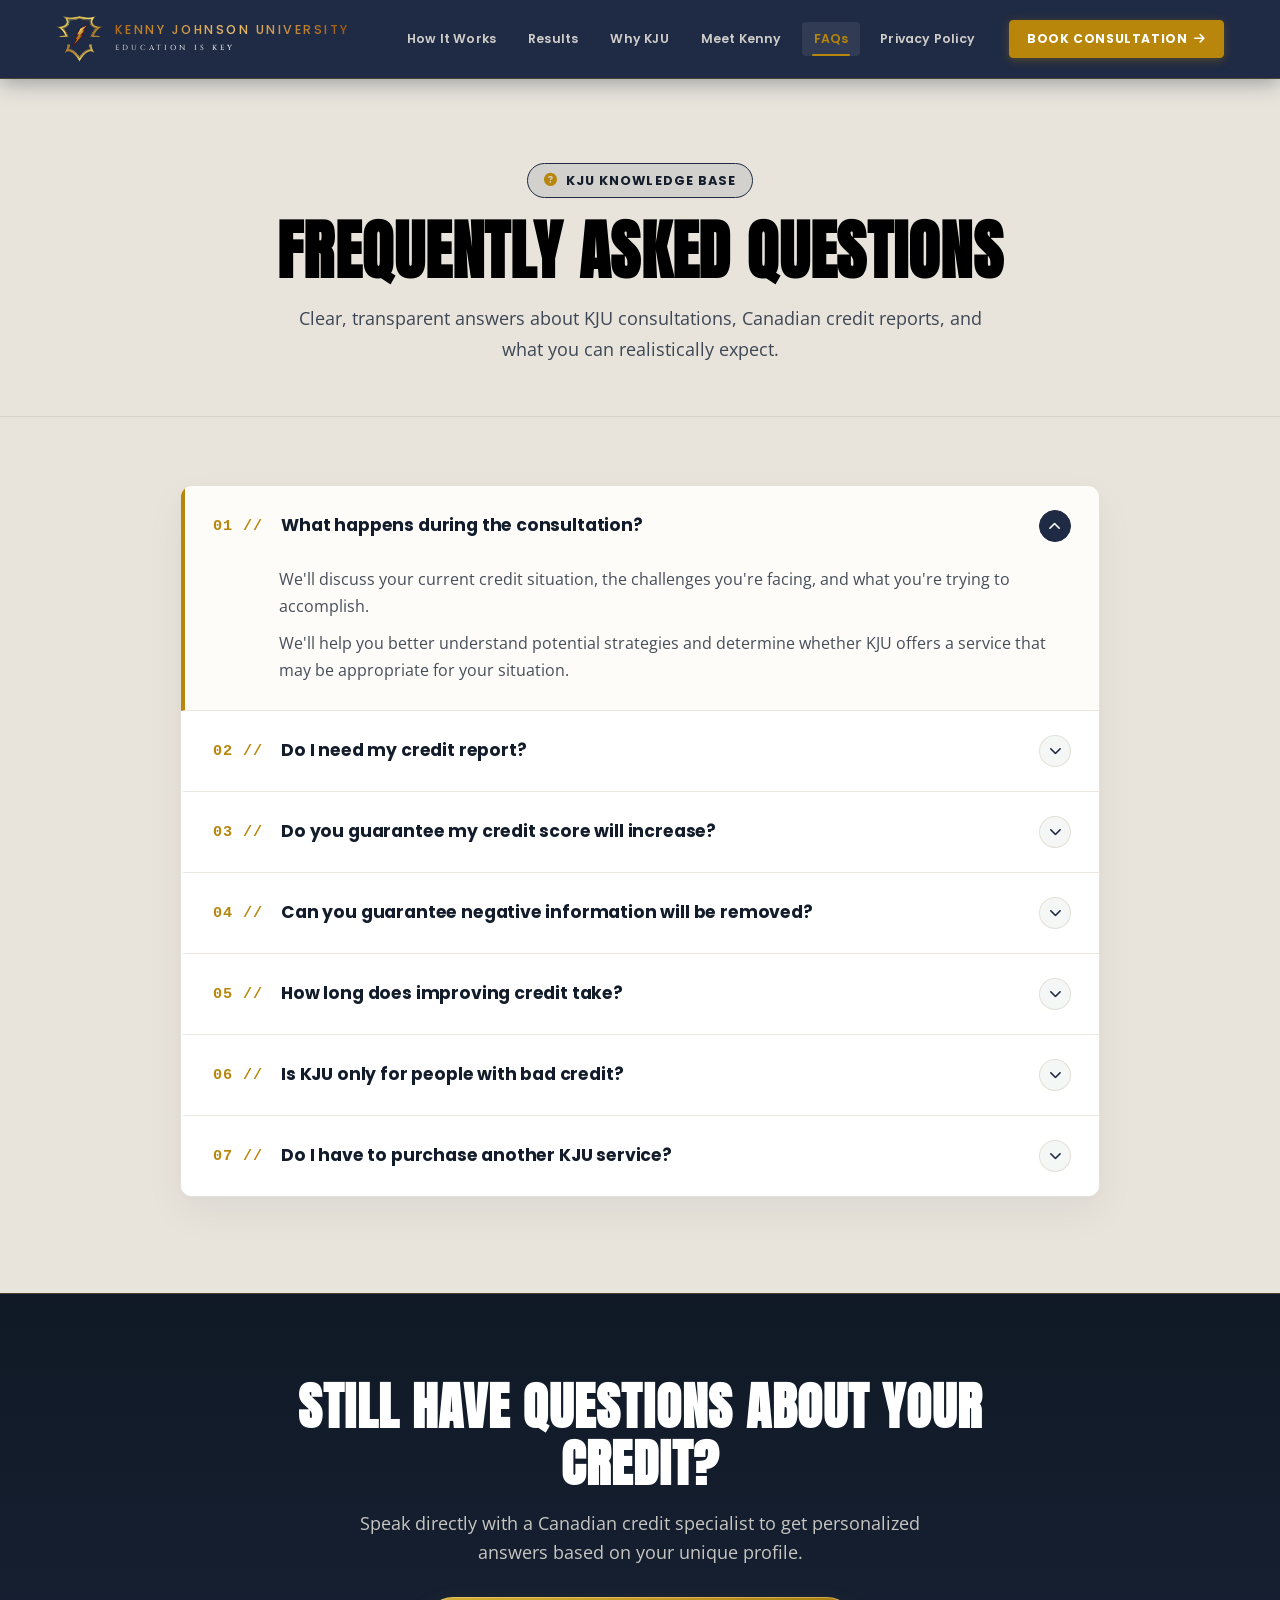
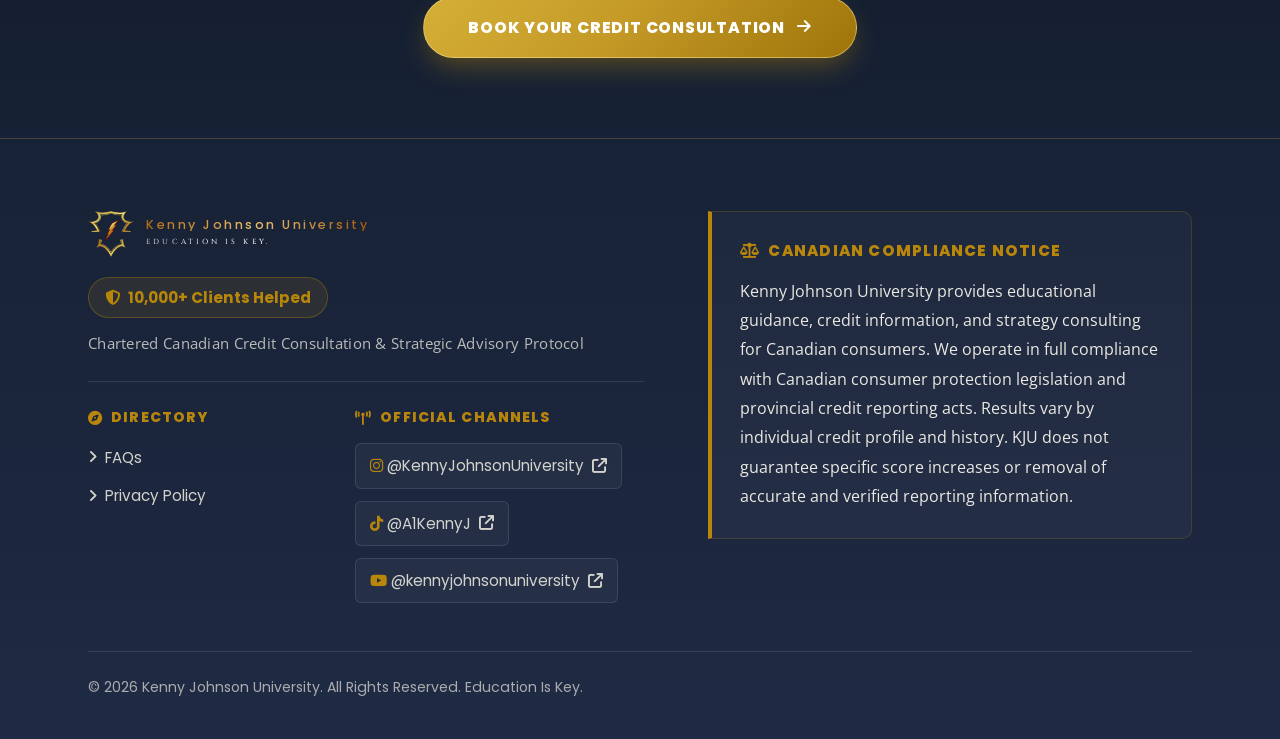
==== faqs.html @ 2ae1c7d3 "Add YouTube channel link to footer official channels in index, faqs, and privacy pages" ====
<!DOCTYPE html>
<html lang="en-CA">
<head>
  <meta charset="UTF-8">
  <meta name="viewport" content="width=device-width, initial-scale=1.0">
  <title>Frequently Asked Questions | Kenny Johnson University (KJU)</title>
  <meta name="description" content="Frequently asked questions about Kenny Johnson University (KJU) credit consultations, Canadian credit reports, and what you can realistically expect.">
  <meta name="robots" content="index, follow">
  <link rel="icon" type="image/png" href="images/favicon.png">

  <!-- Open Graph -->
  <meta property="og:title" content="Frequently Asked Questions | Kenny Johnson University">
  <meta property="og:description" content="Clear, transparent answers about KJU consultations, Canadian credit reports, and what you can realistically expect.">
  <meta property="og:type" content="website">
  <meta property="og:image" content="images/favicon.png">

  <!-- Google Fonts: Anton (Display), Plus Jakarta Sans (UI), Outfit (Body), Cormorant Garamond (Editorial) -->
  <link rel="preconnect" href="https://fonts.googleapis.com">
  <link rel="preconnect" href="https://fonts.gstatic.com" crossorigin>
  <link href="https://fonts.googleapis.com/css2?family=Anton&family=Cormorant+Garamond:ital,wght@0,400;0,600;0,700;1,400;1,600&family=Outfit:wght@300;400;500;600;700;800&family=Plus+Jakarta+Sans:ital,wght@0,400;0,500;0,600;0,700;0,800;1,400;1,700&display=swap" rel="stylesheet">

  <!-- Font Awesome Icons -->
  <link rel="stylesheet" href="https://cdnjs.cloudflare.com/ajax/libs/font-awesome/6.5.1/css/all.min.css" integrity="sha512-DTOQO9RWCH3ppGqcWaEA1BIZOC6xxalwEsw9c2QQeAIftl+Vegovlnee1c9QX4TctnWMn13TZye+giMm8e2LwA==" crossorigin="anonymous" referrerpolicy="no-referrer" />

  <!-- Calendly Official Embed Assets -->
  <link href="https://assets.calendly.com/assets/external/widget.css" rel="stylesheet">
  <script src="https://assets.calendly.com/assets/external/widget.js" type="text/javascript" async></script>

  <!-- Campaign CSS -->
  <link rel="stylesheet" href="css/style.css">
</head>
<body>

  <!-- ==========================================================================
       SECTION 01 — MINIMAL HEADER (SOLID AUTHORITY NAVY BLUE)
       ========================================================================== -->
  <header class="kju-header">
    <div class="kju-container">
      <div class="kju-header-inner">
        <div class="kju-navbar-logo-slot">
          <a href="index.html" class="kju-brand-logo" aria-label="Kenny Johnson University Home">
            <img src="images/favicon.png" alt="KJU Shield Logo" height="46">
            <div class="kju-brand-text">
              <span class="kju-brand-name">KENNY JOHNSON UNIVERSITY</span>
              <span class="kju-brand-tagline">EDUCATION IS KEY</span>
            </div>
          </a>
        </div>
        <div class="kju-header-right">
          <nav class="kju-header-nav" id="kjuHeaderNav" aria-label="Primary Navigation">
            <a href="index.html#kjuHowSection" class="kju-header-nav-link">
              <span>How It Works</span>
              <i class="fa-solid fa-chevron-right kju-mobile-chevron" aria-hidden="true"></i>
            </a>
            <a href="index.html#kjuTestimonials" class="kju-header-nav-link">
              <span>Results</span>
              <i class="fa-solid fa-chevron-right kju-mobile-chevron" aria-hidden="true"></i>
            </a>
            <a href="index.html#kjuWhySection" class="kju-header-nav-link">
              <span>Why KJU</span>
              <i class="fa-solid fa-chevron-right kju-mobile-chevron" aria-hidden="true"></i>
            </a>
            <a href="index.html#kjuMeetSection" class="kju-header-nav-link">
              <span>Meet Kenny</span>
              <i class="fa-solid fa-chevron-right kju-mobile-chevron" aria-hidden="true"></i>
            </a>
            <a href="faqs.html" class="kju-header-nav-link is-active">
              <span>FAQs</span>
              <i class="fa-solid fa-chevron-right kju-mobile-chevron" aria-hidden="true"></i>
            </a>
            <a href="privacy.html" class="kju-header-nav-link">
              <span>Privacy Policy</span>
              <i class="fa-solid fa-chevron-right kju-mobile-chevron" aria-hidden="true"></i>
            </a>
            <div class="kju-mobile-nav-cta-wrap">
              <button type="button" class="kju-mobile-nav-cta-btn" data-open-fit-check>
                <span>BOOK MY CREDIT CONSULTATION</span>
                <i class="fa-solid fa-arrow-right" aria-hidden="true"></i>
              </button>
            </div>
          </nav>
          <button type="button" class="kju-header-cta-btn" data-open-fit-check>
            <span>BOOK CONSULTATION</span>
            <i class="fa-solid fa-arrow-right" aria-hidden="true"></i>
          </button>
          <button type="button" class="kju-nav-toggle" id="kjuNavToggle" aria-label="Toggle Navigation Menu" aria-expanded="false">
            <i class="fa-solid fa-bars"></i>
          </button>
        </div>
      </div>
    </div>
  </header>
  <div class="kju-nav-backdrop" id="kjuNavBackdrop" aria-hidden="true"></div>

  <!-- ==========================================================================
       FAQ PAGE HERO
       ========================================================================== -->
  <section class="kju-faq-page-hero">
    <div class="kju-container">
      <div class="kju-badge">
        <i class="fa-solid fa-circle-question" aria-hidden="true"></i>
        <span>KJU KNOWLEDGE BASE</span>
      </div>
      <h1 class="kju-faq-page-title">Frequently Asked Questions</h1>
      <p class="kju-faq-page-subhead">
        Clear, transparent answers about KJU consultations, Canadian credit reports, and what you can realistically expect.
      </p>
    </div>
  </section>

  <!-- ==========================================================================
       FAQ MASTER LEDGER DOCKET
       ========================================================================== -->
  <section class="kju-faq-page-body">
    <div class="kju-container">
      <div class="kju-faq-accordion" role="region" aria-label="Frequently Asked Questions Docket">

        <!-- Item 01 -->
        <div class="kju-faq-item is-open">
          <button type="button" class="kju-faq-header" aria-expanded="true">
            <div class="kju-faq-header-left">
              <span class="kju-faq-num">01 //</span>
              <span class="kju-faq-question">What happens during the consultation?</span>
            </div>
            <span class="kju-faq-icon" aria-hidden="true">
              <i class="fa-solid fa-chevron-down"></i>
            </span>
          </button>
          <div class="kju-faq-body">
            <p>We'll discuss your current credit situation, the challenges you're facing, and what you're trying to accomplish.</p>
            <p>We'll help you better understand potential strategies and determine whether KJU offers a service that may be appropriate for your situation.</p>
          </div>
        </div>

        <!-- Item 02 -->
        <div class="kju-faq-item">
          <button type="button" class="kju-faq-header" aria-expanded="false">
            <div class="kju-faq-header-left">
              <span class="kju-faq-num">02 //</span>
              <span class="kju-faq-question">Do I need my credit report?</span>
            </div>
            <span class="kju-faq-icon" aria-hidden="true">
              <i class="fa-solid fa-chevron-down"></i>
            </span>
          </button>
          <div class="kju-faq-body">
            <p>Having access to your credit information can make the conversation more productive. Follow any instructions provided when booking your appointment.</p>
          </div>
        </div>

        <!-- Item 03 -->
        <div class="kju-faq-item">
          <button type="button" class="kju-faq-header" aria-expanded="false">
            <div class="kju-faq-header-left">
              <span class="kju-faq-num">03 //</span>
              <span class="kju-faq-question">Do you guarantee my credit score will increase?</span>
            </div>
            <span class="kju-faq-icon" aria-hidden="true">
              <i class="fa-solid fa-chevron-down"></i>
            </span>
          </button>
          <div class="kju-faq-body">
            <p><strong>No.</strong></p>
            <p>Credit scores are calculated using multiple factors, and every credit profile is different. KJU does not guarantee a specific credit-score increase.</p>
          </div>
        </div>

        <!-- Item 04 -->
        <div class="kju-faq-item">
          <button type="button" class="kju-faq-header" aria-expanded="false">
            <div class="kju-faq-header-left">
              <span class="kju-faq-num">04 //</span>
              <span class="kju-faq-question">Can you guarantee negative information will be removed?</span>
            </div>
            <span class="kju-faq-icon" aria-hidden="true">
              <i class="fa-solid fa-chevron-down"></i>
            </span>
          </button>
          <div class="kju-faq-body">
            <p><strong>No.</strong></p>
            <p>We do not guarantee that specific information will be removed from a credit report. Outcomes depend on the information being reported and the circumstances of each individual case.</p>
          </div>
        </div>

        <!-- Item 05 -->
        <div class="kju-faq-item">
          <button type="button" class="kju-faq-header" aria-expanded="false">
            <div class="kju-faq-header-left">
              <span class="kju-faq-num">05 //</span>
              <span class="kju-faq-question">How long does improving credit take?</span>
            </div>
            <span class="kju-faq-icon" aria-hidden="true">
              <i class="fa-solid fa-chevron-down"></i>
            </span>
          </button>
          <div class="kju-faq-body">
            <p>There is no universal timeline.</p>
            <p>Your starting credit profile, the information being reported, your credit behaviour, and other factors can influence how your credit develops.</p>
          </div>
        </div>

        <!-- Item 06 -->
        <div class="kju-faq-item">
          <button type="button" class="kju-faq-header" aria-expanded="false">
            <div class="kju-faq-header-left">
              <span class="kju-faq-num">06 //</span>
              <span class="kju-faq-question">Is KJU only for people with bad credit?</span>
            </div>
            <span class="kju-faq-icon" aria-hidden="true">
              <i class="fa-solid fa-chevron-down"></i>
            </span>
          </button>
          <div class="kju-faq-body">
            <p><strong>No.</strong></p>
            <p>People seek credit guidance for many different reasons.</p>
            <p>You may be dealing with damaged credit, trying to rebuild, preparing for a future financial goal, or simply trying to better understand your credit profile.</p>
          </div>
        </div>

        <!-- Item 07 -->
        <div class="kju-faq-item">
          <button type="button" class="kju-faq-header" aria-expanded="false">
            <div class="kju-faq-header-left">
              <span class="kju-faq-num">07 //</span>
              <span class="kju-faq-question">Do I have to purchase another KJU service?</span>
            </div>
            <span class="kju-faq-icon" aria-hidden="true">
              <i class="fa-solid fa-chevron-down"></i>
            </span>
          </button>
          <div class="kju-faq-body">
            <p><strong>No.</strong></p>
            <p>If a KJU service may be appropriate for your situation, we'll explain your options.</p>
            <p>You decide whether you'd like to move forward.</p>
          </div>
        </div>

      </div>
    </div>
  </section>

  <!-- ==========================================================================
       DOCKED PRE-FOOTER CTA (SEAMLESS AUTHORITY TRANSITION)
       ========================================================================== -->
  <section class="kju-faq-docked-cta">
    <div class="kju-container">
      <h2>Still Have Questions About Your Credit?</h2>
      <p>Speak directly with a Canadian credit specialist to get personalized answers based on your unique profile.</p>
      <button type="button" class="kju-btn kju-btn-primary" data-open-fit-check>
        <span>BOOK YOUR CREDIT CONSULTATION</span>
        <i class="fa-solid fa-arrow-right" aria-hidden="true"></i>
      </button>
    </div>
  </section>

  <!-- ==========================================================================
       SECTION 17 — MULTI-COLUMN INSTITUTIONAL LEDGER FOOTER
       ========================================================================== -->
  <footer class="kju-footer kju-footer-institutional">
    <div class="kju-container">
      <div class="kju-footer-grid">

        <!-- Column 1: Brand Identity, Directory & Official Channels -->
        <div class="kju-footer-col kju-footer-col-brand">
          <a href="index.html" class="kju-brand-logo" aria-label="Kenny Johnson University Home">
            <img src="images/favicon.png" alt="KJU Shield Logo" height="46">
            <div class="kju-brand-text">
              <span class="kju-brand-name">Kenny Johnson University</span>
              <span class="kju-brand-tagline">EDUCATION IS KEY.</span>
            </div>
          </a>

          <div class="kju-footer-trust-pill">
            <i class="fa-solid fa-shield-halved" aria-hidden="true"></i>
            <span>10,000+ Clients Helped</span>
          </div>

          <div class="kju-footer-sub-tagline">
            Chartered Canadian Credit Consultation &amp; Strategic Advisory Protocol
          </div>

          <div class="kju-footer-links-row">
            <div class="kju-footer-subcol">
              <div class="kju-footer-ledger-heading">
                <i class="fa-solid fa-compass" aria-hidden="true"></i>
                <span>DIRECTORY</span>
              </div>
              <ul class="kju-footer-link-list">
                <li><a href="faqs.html" class="kju-footer-link"><i class="fa-solid fa-angle-right" aria-hidden="true"></i> FAQs</a></li>
                <li><a href="privacy.html" class="kju-footer-link"><i class="fa-solid fa-angle-right" aria-hidden="true"></i> Privacy Policy</a></li>
              </ul>
            </div>

            <div class="kju-footer-subcol">
              <div class="kju-footer-ledger-heading">
                <i class="fa-solid fa-tower-broadcast" aria-hidden="true"></i>
                <span>OFFICIAL CHANNELS</span>
              </div>
              <ul class="kju-footer-link-list">
                <li>
                  <a href="https://instagram.com/KennyJohnsonUniversity" target="_blank" rel="noopener noreferrer" class="kju-footer-channel-link">
                    <span><i class="fa-brands fa-instagram" style="color: var(--kju-gold);" aria-hidden="true"></i> @KennyJohnsonUniversity</span>
                    <i class="fa-solid fa-arrow-up-right-from-square" aria-hidden="true"></i>
                  </a>
                </li>
                <li>
                  <a href="https://tiktok.com/@A1KennyJ" target="_blank" rel="noopener noreferrer" class="kju-footer-channel-link">
                    <span><i class="fa-brands fa-tiktok" style="color: var(--kju-gold);" aria-hidden="true"></i> @A1KennyJ</span>
                    <i class="fa-solid fa-arrow-up-right-from-square" aria-hidden="true"></i>
                  </a>
                </li>
                <li>
                  <a href="https://www.youtube.com/channel/UC_ahlWam8IIzkylkugxOKvg" target="_blank" rel="noopener noreferrer" class="kju-footer-channel-link">
                    <span><i class="fa-brands fa-youtube" style="color: var(--kju-gold);" aria-hidden="true"></i> @kennyjohnsonuniversity</span>
                    <i class="fa-solid fa-arrow-up-right-from-square" aria-hidden="true"></i>
                  </a>
                </li>
              </ul>
            </div>
          </div>
        </div>

        <!-- Column 2: Regulatory & Canadian Jurisdiction -->
        <div class="kju-footer-col kju-footer-col-compliance">
          <div class="kju-footer-ledger-heading">
            <i class="fa-solid fa-scale-balanced" aria-hidden="true"></i>
            <span>CANADIAN COMPLIANCE NOTICE</span>
          </div>
          <p class="kju-footer-compliance-text">
            Kenny Johnson University provides educational guidance, credit information, and strategy consulting for Canadian consumers. We operate in full compliance with Canadian consumer protection legislation and provincial credit reporting acts. Results vary by individual credit profile and history. KJU does not guarantee specific score increases or removal of accurate and verified reporting information.
          </p>
        </div>

      </div>

      <!-- Bottom Basemark Rule -->
      <div class="kju-footer-basemark">
        <div class="kju-footer-copyright">
          &copy; 2026 Kenny Johnson University. All Rights Reserved. Education Is Key.
        </div>
      </div>
    </div>
  </footer>

  <!-- Floating Back to Top Direct Button -->
  <button type="button" class="kju-back-to-top" id="kjuBackToTop" aria-label="Direct to top of page">
    <i class="fa-solid fa-arrow-up" aria-hidden="true"></i>
  </button>

  <!-- ==========================================================================
       QUALIFICATION FORM & ASSESSMENT MODAL (STATE MACHINE)
       ========================================================================== -->
  <div class="kju-modal-overlay" id="kjuQualModal" role="dialog" aria-modal="true" aria-labelledby="kjuQualModalTitle">
    <div class="kju-modal-card">
      <button type="button" class="kju-modal-close" id="kjuModalClose" aria-label="Close Questionnaire">
        <i class="fa-solid fa-xmark"></i>
      </button>

      <!-- Progress Indicator -->
      <div class="kju-form-progress-wrap">
        <div class="kju-form-progress-text" id="kjuQualProgressText">QUESTION 1 OF 6</div>
        <div class="kju-form-progress-bar">
          <div class="kju-form-progress-fill" id="kjuQualProgressFill" style="width: 15%;"></div>
        </div>
      </div>

      <!-- Luxury Inline Notification / Toast for Validation Feedback -->
      <div class="kju-modal-toast" id="kjuModalToast" aria-live="assertive" role="alert"></div>

      <!-- Question Steps -->

      <!-- Q1: Province -->
      <div class="kju-step-container is-active" id="step_province">
        <h3 class="kju-step-question" id="kjuQualModalTitle">What province are you located in?</h3>
        <p class="kju-step-helper">Credit reporting legislation varies slightly by Canadian province and territory.</p>
        <select class="kju-select-control" id="kjuProvinceSelect">
          <option value="QC" selected>Quebec (QC)</option>
          <option value="ON">Ontario (ON)</option>
          <option value="BC">British Columbia (BC)</option>
          <option value="AB">Alberta (AB)</option>
          <option value="MB">Manitoba (MB)</option>
          <option value="SK">Saskatchewan (SK)</option>
          <option value="NS">Nova Scotia (NS)</option>
          <option value="NB">New Brunswick (NB)</option>
          <option value="NL">Newfoundland and Labrador (NL)</option>
          <option value="PE">Prince Edward Island (PE)</option>
          <option value="NT">Northwest Territories (NT)</option>
          <option value="YT">Yukon (YT)</option>
          <option value="NU">Nunavut (NU)</option>
        </select>
      </div>

      <!-- Q2: Showing Items (Multi-Select) -->
      <div class="kju-step-container" id="step_items">
        <h3 class="kju-step-question">Which of these are currently showing on your credit report?</h3>
        <p class="kju-step-helper">Select all that apply.</p>
        <div class="kju-options-grid" id="kjuQ2OptionsGroup">
          <button type="button" class="kju-option-btn" data-value="Collections">
            <span>Collections</span>
            <div class="kju-option-checkbox-indicator"><i class="fa-solid fa-check"></i></div>
          </button>
          <button type="button" class="kju-option-btn" data-value="Discharged bankruptcy">
            <span>Discharged bankruptcy</span>
            <div class="kju-option-checkbox-indicator"><i class="fa-solid fa-check"></i></div>
          </button>
          <button type="button" class="kju-option-btn" data-value="Discharged consumer proposal">
            <span>Discharged consumer proposal</span>
            <div class="kju-option-checkbox-indicator"><i class="fa-solid fa-check"></i></div>
          </button>
          <button type="button" class="kju-option-btn" data-value="Discharged judgments">
            <span>Discharged judgments</span>
            <div class="kju-option-checkbox-indicator"><i class="fa-solid fa-check"></i></div>
          </button>
          <button type="button" class="kju-option-btn" data-value="Discharged charge-offs">
            <span>Discharged charge-offs</span>
            <div class="kju-option-checkbox-indicator"><i class="fa-solid fa-check"></i></div>
          </button>
          <button type="button" class="kju-option-btn" data-value="None of the above">
            <span>None of the above</span>
            <div class="kju-option-checkbox-indicator"><i class="fa-solid fa-check"></i></div>
          </button>
        </div>
      </div>

      <!-- Q3: Item Count -->
      <div class="kju-step-container" id="step_item_count">
        <h3 class="kju-step-question">How many of these negative accounts or items are currently showing?</h3>
        <p class="kju-step-helper">An estimate across Equifax and TransUnion.</p>
        <div class="kju-options-grid" data-single-select="negativeCount">
          <button type="button" class="kju-option-btn" data-value="1"><span>1</span> <i class="fa-solid fa-chevron-right"></i></button>
          <button type="button" class="kju-option-btn" data-value="2"><span>2</span> <i class="fa-solid fa-chevron-right"></i></button>
          <button type="button" class="kju-option-btn" data-value="3"><span>3</span> <i class="fa-solid fa-chevron-right"></i></button>
          <button type="button" class="kju-option-btn" data-value="4+"><span>4+</span> <i class="fa-solid fa-chevron-right"></i></button>
          <button type="button" class="kju-option-btn" data-value="Not sure"><span>Not sure</span> <i class="fa-solid fa-chevron-right"></i></button>
        </div>
      </div>

      <!-- Q4: Collections -->
      <div class="kju-step-container" id="step_collections">
        <h3 class="kju-step-question">Do you currently have any collection accounts?</h3>
        <p class="kju-step-helper">Accounts assigned or sold to third-party collection agencies.</p>
        <div class="kju-options-grid" data-single-select="hasCollections">
          <button type="button" class="kju-option-btn" data-value="Yes"><span>Yes</span> <i class="fa-solid fa-chevron-right"></i></button>
          <button type="button" class="kju-option-btn" data-value="No"><span>No</span> <i class="fa-solid fa-chevron-right"></i></button>
          <button type="button" class="kju-option-btn" data-value="Not sure"><span>Not sure</span> <i class="fa-solid fa-chevron-right"></i></button>
        </div>
      </div>

      <!-- Q5 Conditional: Collections Count -->
      <div class="kju-step-container" id="step_coll_count">
        <h3 class="kju-step-question">If yes, how many collection accounts do you currently have?</h3>
        <p class="kju-step-helper">Select the count that best reflects your file.</p>
        <div class="kju-options-grid" data-single-select="collectionsCount">
          <button type="button" class="kju-option-btn" data-value="1"><span>1</span> <i class="fa-solid fa-chevron-right"></i></button>
          <button type="button" class="kju-option-btn" data-value="2"><span>2</span> <i class="fa-solid fa-chevron-right"></i></button>
          <button type="button" class="kju-option-btn" data-value="3"><span>3</span> <i class="fa-solid fa-chevron-right"></i></button>
          <button type="button" class="kju-option-btn" data-value="4+"><span>4+</span> <i class="fa-solid fa-chevron-right"></i></button>
        </div>
      </div>

      <!-- Q6: Consumer Proposal -->
      <div class="kju-step-container" id="step_proposal">
        <h3 class="kju-step-question">Have you filed for a consumer proposal?</h3>
        <p class="kju-step-helper">A formal debt restructuring agreement filed with a licensed insolvency trustee.</p>
        <div class="kju-options-grid" data-single-select="hasProposal">
          <button type="button" class="kju-option-btn" data-value="Yes"><span>Yes</span> <i class="fa-solid fa-chevron-right"></i></button>
          <button type="button" class="kju-option-btn" data-value="No"><span>No</span> <i class="fa-solid fa-chevron-right"></i></button>
        </div>
      </div>

      <!-- Q7 Conditional: Proposal Discharged -->
      <div class="kju-step-container" id="step_prop_disch">
        <h3 class="kju-step-question">If yes, has your consumer proposal been discharged?</h3>
        <p class="kju-step-helper">You have received your Certificate of Full Performance.</p>
        <div class="kju-options-grid" data-single-select="proposalDischarged">
          <button type="button" class="kju-option-btn" data-value="Yes"><span>Yes (Fully Discharged)</span> <i class="fa-solid fa-chevron-right"></i></button>
          <button type="button" class="kju-option-btn" data-value="No"><span>No (Still Active / In Progress)</span> <i class="fa-solid fa-chevron-right"></i></button>
        </div>
      </div>

      <!-- Q8: Bankruptcy -->
      <div class="kju-step-container" id="step_bankruptcy">
        <h3 class="kju-step-question">Have you filed for bankruptcy?</h3>
        <p class="kju-step-helper">A legal proceeding administered under the Bankruptcy and Insolvency Act.</p>
        <div class="kju-options-grid" data-single-select="hasBankruptcy">
          <button type="button" class="kju-option-btn" data-value="Yes"><span>Yes</span> <i class="fa-solid fa-chevron-right"></i></button>
          <button type="button" class="kju-option-btn" data-value="No"><span>No</span> <i class="fa-solid fa-chevron-right"></i></button>
        </div>
      </div>

      <!-- Q9 Conditional: Bankruptcy Discharged -->
      <div class="kju-step-container" id="step_bank_disch">
        <h3 class="kju-step-question">If yes, has your bankruptcy been discharged?</h3>
        <p class="kju-step-helper">You have received your formal court order of discharge.</p>
        <div class="kju-options-grid" data-single-select="bankruptcyDischarged">
          <button type="button" class="kju-option-btn" data-value="Yes"><span>Yes (Formally Discharged)</span> <i class="fa-solid fa-chevron-right"></i></button>
          <button type="button" class="kju-option-btn" data-value="No"><span>No (Still Active)</span> <i class="fa-solid fa-chevron-right"></i></button>
        </div>
      </div>

      <!-- Q10: Bureau Access -->
      <div class="kju-step-container" id="step_bureaus">
        <h3 class="kju-step-question">Do you have access to both Credit Karma and Equifax?</h3>
        <p class="kju-step-helper">Both bureau files are needed to compare tradelines during your strategy session.</p>
        <div class="kju-options-grid" data-single-select="hasBureauAccess">
          <button type="button" class="kju-option-btn" data-value="Yes"><span>Yes, I have access to both</span> <i class="fa-solid fa-chevron-right"></i></button>
          <button type="button" class="kju-option-btn" data-value="No"><span>No, I do not have access to both yet</span> <i class="fa-solid fa-chevron-right"></i></button>
        </div>
      </div>

      <!-- Qualified Result & Contact Capture Step -->
      <div class="kju-step-container" id="step_contact">
        <div class="kju-result-box" style="margin-bottom: 20px;">
          <i class="fa-solid fa-circle-check kju-result-icon qualified"></i>
          <h3 class="kju-result-title">It looks like your situation may fit KJU's free consultation path.</h3>
          <p style="font-size: 0.98rem; color: var(--text-dark-secondary);">
            Let's get your details before you choose a time.
          </p>
        </div>

        <div class="kju-contact-grid">
          <div class="kju-input-group">
            <label for="kjuContactName">Full Name *</label>
            <input type="text" id="kjuContactName" class="kju-input-control" placeholder="e.g. John Tremblay" required>
          </div>
          <div class="kju-input-group">
            <label for="kjuContactEmail">Email Address *</label>
            <input type="email" id="kjuContactEmail" class="kju-input-control" placeholder="john@example.com" required>
          </div>
          <div class="kju-input-group">
            <label for="kjuContactPhone">Phone Number *</label>
            <input type="tel" id="kjuContactPhone" class="kju-input-control" placeholder="(514) 000-0000" required>
          </div>
        </div>

        <div class="kju-contact-notice">
          <strong>Before your consultation:</strong> Please make sure you have access to both Credit Karma and Equifax. Your credit specialist will call you from <strong>438-803-1002</strong>. Consultations may be rescheduled a maximum of two times.
        </div>
      </div>

      <!-- Embedded Calendly Step -->
      <div class="kju-step-container" id="step_calendly">
        <div class="kju-result-box" style="margin-bottom: 16px;">
          <h3 class="kju-result-title" id="kjuCalendlyTitle">Choose Your Free Consultation Time</h3>
          <p id="kjuCalendlySubtitle" style="font-size: 0.94rem; color: var(--text-dark-secondary);">
            Select an available time slot below to complete your booking.
          </p>
        </div>
        <div class="kju-calendly-frame-wrap" id="kjuCalendlyContainer">
          <!-- Dynamically populated iframe -->
        </div>
      </div>

      <!-- Not Currently Eligible Result Box -->
      <div class="kju-step-container" id="step_result">
        <div class="kju-result-box">
          <i class="fa-solid fa-circle-exclamation kju-result-icon not-eligible"></i>
          <h3 class="kju-result-title">NOT CURRENTLY ELIGIBLE FOR THE FREE CONSULTATION</h3>
          <div class="kju-result-explanation" id="kjuResultExplanation">
            <!-- Dynamically populated reason -->
          </div>
          <div class="kju-result-actions">
            <button type="button" class="kju-btn kju-btn-primary" id="kjuPaidConsultBtn">
              <span>Book a Paid Consultation With Kenny</span>
              <i class="fa-solid fa-calendar"></i>
            </button>
            <button type="button" class="kju-btn kju-btn-secondary" id="kjuExitResultBtn">
              <span>Leave / Exit</span>
            </button>
          </div>
        </div>
      </div>

      <!-- Form Navigation Buttons -->
      <div class="kju-form-nav">
        <button type="button" class="kju-btn kju-btn-back" id="kjuQualBackBtn" style="display: none;">
          <i class="fa-solid fa-arrow-left"></i>
          <span>Back</span>
        </button>
        <button type="button" class="kju-btn kju-btn-primary" id="kjuQualNextBtn">
          <span>Continue</span>
          <i class="fa-solid fa-arrow-right"></i>
        </button>
      </div>

    </div>
  </div>

  <!-- Campaign JS -->
  <script src="js/script.js"></script>
</body>
</html>
---- css/style.css ----
/* ==========================================================================
   KENNY JOHNSON UNIVERSITY (KJU) — META ADS CAMPAIGN LANDING PAGE
   ========================================================================== */

@import url('https://fonts.googleapis.com/css2?family=Anton&family=Cinzel:wght@500&family=JetBrains+Mono:wght@500;600;700&family=Newsreader:ital,opsz,wght@1,6..72,600;1,6..72,700&family=Open+Sans:ital,wght@0,400;0,500;0,600;0,700;1,400&family=Playfair+Display:ital,wght@0,600;1,400;1,600;1,700&family=Plus+Jakarta+Sans:wght@600;700;800&family=Poppins:wght@400;500;600;700;800;900&display=swap');

:root {
  /* Brand Hex Colors (Source of Truth) */
  --kju-authority-navy: #1F2A44;
  --kju-authority-navy-dark: #121C2B;
  --kju-authority-navy-light: #2D3D5E;
  --kju-authority-navy-subtle: rgba(31, 42, 68, 0.15);
  --kju-light-grey: #C8BCA8;
  --kju-light-grey-subtle: #E0D7C9;
  --kju-functional-red: #8C2347;
  --kju-black: #000000;
  --kju-black-soft: #12161A;
  --kju-gold: #B8860B;
  --kju-gold-hover: #9B7007;
  --kju-gold-glow: rgba(184, 134, 11, 0.28);
  --kju-white: #E8E4DC;
  --kju-white-pure: #F7F5F0;
  --kju-white-card: #FFFFFF;
  
  /* Text Colors */
  --text-dark-primary: #0C1017;
  --text-dark-secondary: #3D4654;
  --text-dark-muted: #647082;
  --text-light-primary: #FFFFFF;
  --text-light-secondary: #E8E4DC;
  --text-light-muted: #C8BCA8;
  
  /* Borders */
  --border-light: rgba(0, 0, 0, 0.08);
  --border-dark: rgba(232, 228, 220, 0.16);
  --border-gold: rgba(184, 134, 11, 0.45);
  --border-navy: rgba(31, 42, 68, 0.35);

  /* Typography */
  --font-display: 'Anton', sans-serif;
  --font-serif: 'Playfair Display', Georgia, serif;
  --font-ui: 'Poppins', -apple-system, BlinkMacSystemFont, sans-serif;
  --font-body: 'Open Sans', -apple-system, BlinkMacSystemFont, sans-serif;

  /* Layout */
  --container-max: 1160px;
  --radius-xs: 4px;
  --radius-sm: 8px;
  --radius-md: 14px;
  --radius-lg: 20px;
  --radius-pill: 9999px;

  /* Easing & Timing */
  --transition-fast: 0.2s cubic-bezier(0.22, 1, 0.36, 1);
  --transition-normal: 0.35s cubic-bezier(0.22, 1, 0.36, 1);
  --transition-slow: 0.6s cubic-bezier(0.22, 1, 0.36, 1);
}

/* ==========================================================================
   BASE & RESET
   ========================================================================== */
*, *::before, *::after {
  box-sizing: border-box;
  margin: 0;
  padding: 0;
}

html {
  font-size: 16px;
  scroll-behavior: smooth;
  scroll-padding-top: 86px;
  background-color: var(--kju-white);
  color: var(--text-dark-primary);
  -webkit-font-smoothing: antialiased;
  -moz-osx-font-smoothing: grayscale;
  scrollbar-width: thin;
  scrollbar-color: var(--kju-authority-navy, #1F2A44) var(--kju-white, #E8E4DC);
}

/* ==========================================================================
   CUSTOM INSTITUTIONAL SCROLLBAR (THEME HARMONY)
   ========================================================================== */
::-webkit-scrollbar {
  width: 10px;
  height: 10px;
}

::-webkit-scrollbar-track {
  background: var(--kju-white, #E8E4DC);
  border-left: 1px solid rgba(31, 42, 68, 0.08);
}

::-webkit-scrollbar-thumb {
  background: var(--kju-authority-navy, #1F2A44);
  border-radius: 9999px;
  border: 2px solid var(--kju-white, #E8E4DC);
  transition: background var(--transition-fast), border-color var(--transition-fast);
}

::-webkit-scrollbar-thumb:hover {
  background: var(--kju-gold, #B8860B);
  border-color: var(--kju-white, #E8E4DC);
  box-shadow: 0 0 10px rgba(184, 134, 11, 0.4);
}

::-webkit-scrollbar-corner {
  background: var(--kju-white, #E8E4DC);
}

/* Modal and dark surface scrollbar override */
.kju-modal-overlay::-webkit-scrollbar-track,
.kju-modal-card::-webkit-scrollbar-track {
  background: #0E1624;
  border-left: 1px solid rgba(255, 255, 255, 0.08);
}

.kju-modal-overlay::-webkit-scrollbar-thumb,
.kju-modal-card::-webkit-scrollbar-thumb {
  background: var(--kju-gold, #B8860B);
  border: 2px solid #0E1624;
}

.kju-modal-overlay::-webkit-scrollbar-thumb:hover,
.kju-modal-card::-webkit-scrollbar-thumb:hover {
  background: var(--kju-gold-hover, #D4AF37);
}

body {
  font-family: var(--font-body);
  line-height: 1.65;
  background-color: var(--kju-white);
  color: var(--text-dark-primary);
  overflow-x: clip;
  position: relative;
}

.kju-container {
  width: 100%;
  max-width: var(--container-max);
  margin-left: auto;
  margin-right: auto;
  padding-left: 28px;
  padding-right: 28px;
}

/* Typography Defaults */
h1, h2, h3, .kju-heading-display {
  font-family: var(--font-display);
  letter-spacing: 0.03em;
  line-height: 1.12;
  text-transform: uppercase;
}

p {
  font-size: 1.05rem;
}

a {
  color: inherit;
  text-decoration: none;
  transition: color var(--transition-fast);
}

/* ==========================================================================
   BUTTONS & CTAS
   ========================================================================== */
.kju-btn {
  display: inline-flex;
  align-items: center;
  justify-content: center;
  gap: 12px;
  font-family: var(--font-ui);
  font-size: 1rem;
  font-weight: 700;
  text-transform: uppercase;
  letter-spacing: 0.06em;
  padding: 18px 36px;
  border-radius: var(--radius-xs);
  border: 1.5px solid transparent;
  cursor: pointer;
  transition: all var(--transition-normal);
  text-decoration: none;
  text-align: center;
  white-space: normal;
  position: relative;
}

.kju-btn i {
  transition: transform var(--transition-fast);
}

.kju-btn-primary {
  background: linear-gradient(135deg, #D4AF37 0%, #C59A27 45%, #9E740A 100%);
  color: #FFFFFF;
  border: 1px solid rgba(255, 230, 160, 0.45);
  box-shadow: inset 0 1px 0 rgba(255, 255, 255, 0.35), 0 4px 18px var(--kju-gold-glow);
  position: relative;
  overflow: hidden;
}

.kju-btn-primary::after {
  content: '';
  position: absolute;
  top: -50%;
  left: -70%;
  width: 50%;
  height: 200%;
  background: linear-gradient(
    60deg,
    rgba(255, 255, 255, 0) 0%,
    rgba(255, 255, 255, 0.38) 50%,
    rgba(255, 255, 255, 0) 100%
  );
  transform: rotate(25deg);
  transition: all 0.75s ease;
  pointer-events: none;
}

.kju-btn-primary:hover:not(:disabled)::after {
  left: 140%;
}

.kju-btn-primary:hover:not(:disabled) {
  background: linear-gradient(135deg, #E2BF50 0%, #D4AF37 45%, #AA7D0E 100%);
  border-color: rgba(255, 240, 190, 0.65);
  transform: translateY(-2px);
  box-shadow: inset 0 1px 0 rgba(255, 255, 255, 0.5), 0 8px 25px rgba(184, 134, 11, 0.42);
  color: #FFFFFF;
}

.kju-btn-primary:hover:not(:disabled) i {
  transform: translateX(4px);
}

.kju-btn:active:not(:disabled) {
  transform: scale(0.98);
}

.kju-btn-secondary {
  background: transparent;
  color: var(--text-dark-primary);
  border: 1.5px solid rgba(0, 0, 0, 0.2);
}

.kju-btn-secondary:hover:not(:disabled) {
  background: rgba(0, 0, 0, 0.04);
  border-color: var(--text-dark-primary);
  transform: translateY(-2px);
}

.kju-btn-secondary.is-light-theme {
  color: #FFFFFF;
  border-color: rgba(255, 255, 255, 0.3);
}

.kju-btn-secondary.is-light-theme:hover:not(:disabled) {
  background: rgba(255, 255, 255, 0.1);
  border-color: #FFFFFF;
}

.kju-btn:disabled,
.kju-btn.disabled {
  opacity: 0.45;
  cursor: not-allowed;
  pointer-events: none;
  box-shadow: none !important;
  transform: none !important;
}

/* Badges */
.kju-badge {
  display: inline-flex;
  align-items: center;
  gap: 8px;
  padding: 6px 16px;
  border-radius: var(--radius-pill);
  font-family: var(--font-ui);
  font-size: 0.8rem;
  font-weight: 700;
  letter-spacing: 0.08em;
  text-transform: uppercase;
  background: rgba(31, 42, 68, 0.10);
  border: 1px solid var(--kju-authority-navy);
  color: var(--kju-authority-navy-dark);
  margin-bottom: 22px;
}

.kju-badge i {
  color: var(--kju-gold);
}

.kju-badge.is-light {
  background: rgba(232, 228, 220, 0.15);
  border-color: rgba(232, 228, 220, 0.35);
  color: #FFFFFF;
}

/* Section Header Shared */
.kju-section-header {
  text-align: center;
  max-width: 860px;
  margin: 0 auto 52px;
}

.kju-section-title {
  font-size: 2.6rem;
  margin-bottom: 18px;
  color: var(--text-dark-primary);
}

.kju-section-subhead {
  font-size: 1.15rem;
  color: var(--text-dark-secondary);
  line-height: 1.65;
}

.kju-center-cta-wrap {
  text-align: center;
  margin-top: 44px;
}

/* ==========================================================================
   01 — MINIMAL HEADER (AUTHORITY NAVY BLUE)
   ========================================================================== */
.kju-header {
  position: sticky;
  top: 0;
  left: 0;
  width: 100%;
  z-index: 900;
  background-color: var(--kju-authority-navy);
  border-bottom: 1px solid rgba(184, 134, 11, 0.28);
  padding: 16px 0;
  box-shadow: 0 4px 20px rgba(18, 28, 43, 0.35);
  transition: all 0.3s ease;
}

.kju-header.is-scrolled {
  background: rgba(13, 24, 33, 0.88);
  backdrop-filter: blur(12px);
  -webkit-backdrop-filter: blur(12px);
  padding: 10px 0;
  border-bottom-color: rgba(184, 134, 11, 0.45);
  box-shadow: 0 8px 30px rgba(0, 0, 0, 0.45);
}

/* Widen navbar to utilize screen space generously */
.kju-header .kju-container {
  width: 100%;
  max-width: min(1520px, 96vw);
  padding-left: clamp(16px, 2.4vw, 36px);
  padding-right: clamp(16px, 2.4vw, 36px);
}

.kju-header-inner {
  display: flex;
  align-items: center;
  justify-content: space-between;
  width: 100%;
  gap: 16px;
}

/* Navbar logo slot */
.kju-navbar-logo-slot {
  display: flex;
  align-items: center;
  min-width: fit-content;
  height: 46px;
  flex-shrink: 0;
}

/* Logo anchor */
.kju-brand-logo {
  display: inline-flex;
  align-items: center;
  gap: 12px;
  text-decoration: none;
}

/* Shield icon */
.kju-brand-logo img {
  height: 46px;
  width: auto;
  object-fit: contain;
}

/* Text stack */
.kju-brand-text {
  display: flex;
  flex-direction: column;
}

/* Brand name — gold gradient */
.kju-brand-name {
  font-family: 'Poppins', sans-serif;
  font-size: 0.78rem;
  font-weight: 500;
  letter-spacing: 0.2em;
  line-height: 1;
  background: linear-gradient(90deg, #B06B14 0%, #EBBF6D 50%, #9E570A 100%);
  -webkit-background-clip: text;
  -webkit-text-fill-color: transparent;
  background-clip: text;
  white-space: nowrap;
}

/* Tagline — silver gradient */
.kju-brand-tagline {
  font-family: 'Cinzel', serif;
  font-size: 0.46rem;
  font-weight: 500;
  letter-spacing: 0.42em;
  text-transform: uppercase;
  background: linear-gradient(90deg, #C2C8D0 0%, #FFFFFF 50%, #C4CAD2 100%);
  -webkit-background-clip: text;
  -webkit-text-fill-color: transparent;
  background-clip: text;
  margin-top: 5px;
  white-space: nowrap;
}

.kju-header-right {
  display: flex;
  align-items: center;
  gap: clamp(14px, 1.8vw, 28px);
  flex-shrink: 0;
}

.kju-header-nav {
  display: flex;
  align-items: center;
  gap: clamp(3px, 0.7vw, 12px);
}

.kju-header-nav-link,
.kju-header-privacy-link {
  font-family: var(--font-ui);
  font-size: clamp(0.78rem, 0.86vw, 0.86rem);
  font-weight: 600;
  letter-spacing: 0.015em;
  color: rgba(232, 228, 220, 0.88);
  padding: 7px clamp(8px, 0.9vw, 12px);
  border-radius: var(--radius-xs);
  transition: color var(--transition-fast), background var(--transition-fast);
  text-decoration: none;
  position: relative;
  white-space: nowrap;
}

.kju-header-nav-link:hover,
.kju-header-nav-link.is-active,
.kju-header-privacy-link:hover {
  color: #FFFFFF;
  background: rgba(255, 255, 255, 0.08);
}

.kju-header-nav-link.is-active {
  color: var(--kju-gold, #B8860B);
}

.kju-header-nav-link.is-active::after {
  content: "";
  position: absolute;
  bottom: 0;
  left: 10px;
  right: 10px;
  height: 2px;
  background: var(--kju-gold, #B8860B);
  border-radius: 2px;
}

.kju-header-cta-btn {
  font-family: var(--font-ui);
  font-size: clamp(0.76rem, 0.82vw, 0.82rem);
  font-weight: 700;
  letter-spacing: 0.05em;
  text-transform: uppercase;
  background: var(--kju-gold);
  color: #FFFFFF;
  padding: 9px clamp(12px, 1.3vw, 18px);
  border-radius: var(--radius-xs);
  border: 1px solid var(--kju-gold);
  cursor: pointer;
  display: inline-flex;
  align-items: center;
  gap: 7px;
  box-shadow: 0 2px 10px rgba(184, 134, 11, 0.35);
  transition: all var(--transition-fast);
  white-space: nowrap;
  flex-shrink: 0;
}

@media (min-width: 992px) and (max-width: 1260px) {
  .kju-header .kju-container {
    padding-left: 14px;
    padding-right: 14px;
  }
  .kju-brand-name {
    font-size: 0.72rem;
    letter-spacing: 0.16em;
  }
  .kju-brand-tagline {
    font-size: 0.42rem;
    letter-spacing: 0.32em;
  }
  .kju-header-right {
    gap: 10px;
  }
  .kju-header-nav {
    gap: 2px;
  }
  .kju-header-nav-link {
    padding: 6px 7px;
    font-size: 0.78rem;
  }
  .kju-header-cta-btn {
    padding: 8px 12px;
    font-size: 0.74rem;
    gap: 5px;
  }
}

.kju-header-cta-btn:hover {
  background: var(--kju-gold-hover);
  border-color: var(--kju-gold-hover);
  transform: translateY(-1px);
}

/* Mobile Nav Helper Classes (Desktop Hidden) */
.kju-mobile-chevron {
  display: none !important;
}

.kju-mobile-nav-cta-wrap {
  display: none !important;
}

.kju-mobile-br {
  display: none;
}

.kju-nav-backdrop {
  display: none;
}

body.kju-nav-locked {
  overflow: hidden !important;
  touch-action: none;
}

/* Mobile Nav Toggle Button (Hidden on Desktop) */
.kju-nav-toggle {
  display: none;
  background: rgba(255, 255, 255, 0.08);
  border: 1px solid rgba(255, 255, 255, 0.18);
  border-radius: var(--radius-xs);
  color: #FFFFFF;
  width: 42px;
  height: 42px;
  align-items: center;
  justify-content: center;
  font-size: 1.15rem;
  cursor: pointer;
  transition: all var(--transition-fast);
  -webkit-tap-highlight-color: transparent;
}

.kju-nav-toggle:hover,
.kju-nav-toggle:focus-visible {
  border-color: var(--kju-gold);
  color: var(--kju-gold);
  background: rgba(255, 255, 255, 0.12);
}

/* ==========================================================================
   MOBILE RESPONSIVENESS — TABLETS & SMARTPHONES (iOS & ANDROID)
   Desktop layout (> 991px) remains 100% untouched.
   ========================================================================== */
@media (max-width: 991px) {
  .kju-header {
    padding: 12px 0;
    padding-top: max(12px, env(safe-area-inset-top));
  }

  .kju-header .kju-container {
    padding-left: clamp(16px, 4vw, 28px);
    padding-right: clamp(16px, 4vw, 28px);
  }

  .kju-header-right {
    gap: 12px;
  }

  .kju-nav-toggle {
    display: inline-flex;
    align-items: center;
    justify-content: center;
    width: 44px;
    height: 44px;
    min-width: 44px;
    min-height: 44px;
  }

  .kju-nav-toggle.is-active,
  .kju-nav-toggle[aria-expanded="true"] {
    background: rgba(184, 134, 11, 0.18);
    border-color: var(--kju-gold, #B8860B);
    color: var(--kju-gold, #B8860B);
  }

  /* Mobile Drawer Dropdown */
  .kju-header-nav {
    position: absolute;
    top: 100%;
    left: 0;
    right: 0;
    width: 100%;
    max-height: calc(100vh - 72px);
    overflow-y: auto;
    -webkit-overflow-scrolling: touch;
    background: #0D1822; /* Authority Navy deep canvas */
    border-top: 1px solid rgba(184, 134, 11, 0.35);
    border-bottom: 3px solid var(--kju-gold, #B8860B);
    box-shadow: 0 24px 50px rgba(0, 0, 0, 0.75);
    flex-direction: column;
    align-items: stretch;
    padding: 16px 20px 24px;
    gap: 0;
    opacity: 0;
    visibility: hidden;
    transform: translateY(-8px);
    transition: opacity 0.28s ease, transform 0.28s cubic-bezier(0.16, 1, 0.3, 1), visibility 0.28s;
    pointer-events: none;
    z-index: 999;
  }

  .kju-header-nav.is-open {
    opacity: 1;
    visibility: visible;
    transform: translateY(0);
    pointer-events: auto;
  }

  /* Nav Links in Mobile Drawer */
  .kju-header-nav-link {
    display: flex;
    align-items: center;
    justify-content: space-between;
    min-height: 48px;
    padding: 12px 14px;
    font-family: var(--font-ui), sans-serif;
    font-size: 0.95rem;
    font-weight: 600;
    color: rgba(245, 243, 238, 0.92);
    border-bottom: 1px solid rgba(255, 255, 255, 0.08);
    border-radius: 4px;
    margin-bottom: 2px;
    transition: background 0.2s ease, color 0.2s ease, transform 0.2s ease;
    -webkit-tap-highlight-color: transparent;
  }

  .kju-header-nav-link:hover,
  .kju-header-nav-link:active {
    background: rgba(255, 255, 255, 0.07);
    color: #FFFFFF;
    transform: translateX(3px);
  }

  .kju-header-nav-link.is-active {
    color: var(--kju-gold, #B8860B);
    background: rgba(184, 134, 11, 0.12);
    border-left: 3px solid var(--kju-gold, #B8860B);
  }

  .kju-header-nav-link.is-active::after {
    display: none;
  }

  .kju-mobile-chevron {
    display: inline-block !important;
    font-size: 0.78rem;
    opacity: 0.45;
    transition: opacity 0.2s ease, transform 0.2s ease;
  }

  .kju-header-nav-link:hover .kju-mobile-chevron,
  .kju-header-nav-link:active .kju-mobile-chevron {
    opacity: 0.95;
    transform: translateX(3px);
    color: var(--kju-gold, #B8860B);
  }

  /* Full-width CTA inside mobile drawer */
  .kju-mobile-nav-cta-wrap {
    display: block !important;
    margin-top: 18px;
    padding-top: 12px;
  }

  .kju-mobile-nav-cta-btn {
    display: flex;
    align-items: center;
    justify-content: center;
    gap: 10px;
    width: 100%;
    min-height: 48px;
    padding: 13px 20px;
    background: var(--kju-gold, #B8860B);
    color: #FFFFFF;
    font-family: var(--font-ui), sans-serif;
    font-size: 0.88rem;
    font-weight: 800;
    letter-spacing: 0.06em;
    text-transform: uppercase;
    border: 1.5px solid var(--kju-gold, #B8860B);
    border-radius: 4px;
    cursor: pointer;
    box-shadow: 0 6px 20px rgba(184, 134, 11, 0.4);
    transition: all 0.2s ease;
    -webkit-tap-highlight-color: transparent;
  }

  .kju-mobile-nav-cta-btn:active {
    background: var(--kju-gold-hover, #9B7007);
    transform: scale(0.98);
  }

  /* Backdrop Scrim Overlay */
  .kju-nav-backdrop {
    display: block;
    position: fixed;
    top: 0;
    left: 0;
    right: 0;
    bottom: 0;
    background: rgba(10, 16, 23, 0.65);
    backdrop-filter: blur(4px);
    -webkit-backdrop-filter: blur(4px);
    opacity: 0;
    visibility: hidden;
    transition: opacity 0.28s ease, visibility 0.28s ease;
    z-index: 850;
    pointer-events: none;
  }

  .kju-nav-backdrop.is-active {
    opacity: 1;
    visibility: visible;
    pointer-events: auto;
  }
}

/* Mobile Phones & Handhelds (<= 767px)
   The header CTA is removed on mobile screens and replaced by the bottom sticky bar.
   The top navbar cleanly retains the brand crest on the left and hamburger menu on the right. */
@media (max-width: 767px) {
  .kju-header-cta-btn {
    display: none !important;
  }
}

/* Phones (iOS Safari, Android Chrome, Samsung Internet — <= 640px) */
@media (max-width: 640px) {
  .kju-header-inner {
    gap: 12px;
  }

  .kju-navbar-logo-slot {
    height: 42px;
  }

  .kju-brand-logo {
    gap: 10px;
  }

  .kju-brand-logo img {
    height: 38px;
  }

  .kju-brand-name {
    font-size: clamp(0.70rem, 3vw, 0.76rem) !important;
    letter-spacing: 0.16em !important;
    white-space: nowrap;
  }

  .kju-brand-tagline {
    font-size: clamp(0.40rem, 1.7vw, 0.44rem) !important;
    letter-spacing: 0.28em !important;
    white-space: nowrap;
    margin-top: 3px;
  }

  .kju-header-right {
    gap: 8px;
  }

  .kju-nav-toggle {
    width: 42px;
    height: 42px;
    min-width: 42px;
    min-height: 42px;
    font-size: 1.15rem;
  }
}

/* Narrow Phones (iPhone SE, small Androids — <= 380px) */
@media (max-width: 380px) {
  .kju-brand-logo img {
    height: 34px;
  }

  .kju-brand-name {
    font-size: 0.66rem !important;
    letter-spacing: 0.12em !important;
  }

  .kju-brand-tagline {
    font-size: 0.38rem !important;
    letter-spacing: 0.20em !important;
  }
}

/* ==========================================================================
   02 — HERO SECTION (PRESTIGE EDITORIAL CRAFT)
   ========================================================================== */
.kju-hero-section {
  padding: clamp(32px, 3.2vw, 42px) 0 64px;
  position: relative;
  background-color: var(--kju-white);
  border-bottom: 1px solid var(--border-light);
  overflow: hidden;
}

/* Subtle Film Grain / Noise Texture (Tactile Editorial Paper Feel) */
.kju-hero-section::before {
  content: '';
  position: absolute;
  top: 0;
  left: 0;
  right: 0;
  bottom: 0;
  background-image: url("data:image/svg+xml,%3Csvg viewBox='0 0 200 200' xmlns='http://www.w3.org/2000/svg'%3E%3Cfilter id='noiseFilter'%3E%3CfeTurbulence type='fractalNoise' baseFrequency='0.85' numOctaves='3' stitchTiles='stitch'/%3E%3C/filter%3E%3Crect width='100%25' height='100%25' filter='url(%23noiseFilter)' opacity='0.035'/%3E%3C/svg%3E");
  opacity: 0.85;
  pointer-events: none;
  z-index: 1;
}

/* Ambient Atmospheric Stage Spotlight Lighting */
.kju-hero-ambient-spotlight {
  position: absolute;
  top: 38%;
  left: 50%;
  transform: translate(-50%, -30%);
  width: 1000px;
  height: 650px;
  background: radial-gradient(ellipse at center, rgba(184, 134, 11, 0.18) 0%, rgba(31, 42, 68, 0.22) 42%, transparent 72%);
  filter: blur(80px);
  pointer-events: none;
  z-index: 1;
  animation: kjuHeroSpotlightBloom 1.4s cubic-bezier(0.16, 1, 0.3, 1) forwards;
}

/* Architectural Vertical Margin Guidelines */
.kju-hero-guideline {
  position: absolute;
  top: 0;
  bottom: 0;
  width: 1px;
  background: linear-gradient(180deg, transparent 0%, rgba(31, 42, 68, 0.08) 15%, rgba(31, 42, 68, 0.08) 85%, transparent 100%);
  pointer-events: none;
  z-index: 2;
  transform-origin: top;
  animation: kjuHeroLineDraw 1.1s cubic-bezier(0.16, 1, 0.3, 1) forwards;
}

.kju-hero-guideline.left {
  left: max(16px, calc(50% - 580px));
}

.kju-hero-guideline.right {
  right: max(16px, calc(50% - 580px));
}

.kju-hero-content {
  text-align: center;
  max-width: 920px;
  margin: 0 auto;
  position: relative;
  z-index: 3;
}

/* Editorial Typographic Contrast */
.kju-hero-editorial-kicker {
  font-family: var(--font-serif);
  font-style: italic;
  font-size: 1.18rem;
  color: var(--kju-gold-hover);
  margin-top: 0;
  margin-bottom: 8px;
  letter-spacing: 0.01em;
}

.kju-hero-title {
  font-size: 3.4rem;
  line-height: 1.06;
  margin-bottom: 18px;
  color: var(--kju-black);
  position: relative;
  z-index: 3;
}

.kju-hero-subhead {
  font-size: 1.28rem;
  font-weight: 600;
  color: var(--text-dark-primary);
  margin-bottom: 32px;
  line-height: 1.55;
  max-width: 820px;
  margin-left: auto;
  margin-right: auto;
  position: relative;
  z-index: 3;
  animation: kjuHeroFadeUp 0.9s cubic-bezier(0.16, 1, 0.3, 1) 0.38s both;
}

.kju-hero-subhead em {
  font-family: var(--font-serif);
  font-style: italic;
  font-weight: 600;
  color: var(--kju-authority-navy-dark);
  letter-spacing: 0.01em;
}

/* ==========================================================================
   DECONSTRUCTED HERO VIDEO STAGE (DOUBLE BEZEL, STAMP, CONTROLS)
   ========================================================================== */
.kju-hero-video-stage {
  max-width: 890px;
  margin: 0 auto 36px;
  position: relative;
  z-index: 4;
  animation: kjuHeroStageEntrance 1s cubic-bezier(0.16, 1, 0.3, 1) 0.5s both;
}

/* Architectural Double-Border Bezel */
.kju-video-bezel-outer {
  position: relative;
  padding: 9px;
  background: rgba(255, 255, 255, 0.75);
  backdrop-filter: blur(12px);
  -webkit-backdrop-filter: blur(12px);
  border: 1.5px solid rgba(31, 42, 68, 0.22);
  border-radius: var(--radius-sm);
  box-shadow: 0 20px 50px rgba(18, 28, 43, 0.14), 0 0 32px rgba(184, 134, 11, 0.08);
}

/* Docked Metallic Stamp / Gate Status */
.kju-video-docked-stamp {
  position: absolute;
  top: -15px;
  right: 24px;
  background: #0E1624;
  border: 1.5px solid var(--border-gold);
  border-radius: var(--radius-xs);
  padding: 6px 14px;
  display: flex;
  align-items: center;
  gap: 10px;
  z-index: 30;
  box-shadow: 0 6px 20px rgba(0, 0, 0, 0.4), 0 0 16px var(--kju-gold-glow);
  transition: all var(--transition-normal);
  animation: kjuHeroStampDrop 0.65s cubic-bezier(0.34, 1.56, 0.64, 1) 0.82s both;
}

/* Hero Entrance Keyframes */
@keyframes kjuHeroFadeUp {
  0% {
    opacity: 0;
    transform: translateY(28px);
  }
  100% {
    opacity: 1;
    transform: translateY(0);
  }
}

@keyframes kjuHeroFadeDown {
  0% {
    opacity: 0;
    transform: translateY(-14px);
  }
  100% {
    opacity: 1;
    transform: translateY(0);
  }
}

@keyframes kjuHeroStageEntrance {
  0% {
    opacity: 0;
    transform: translateY(32px) scale(0.985);
    box-shadow: 0 10px 24px rgba(18, 28, 43, 0.04);
  }
  100% {
    opacity: 1;
    transform: translateY(0) scale(1);
    box-shadow: 0 20px 50px rgba(18, 28, 43, 0.14), 0 0 32px rgba(184, 134, 11, 0.08);
  }
}

@keyframes kjuHeroSpotlightBloom {
  0% {
    opacity: 0;
    transform: translate(-50%, -30%) scale(0.85);
  }
  100% {
    opacity: 1;
    transform: translate(-50%, -30%) scale(1);
  }
}

@keyframes kjuHeroLineDraw {
  0% {
    opacity: 0;
    transform: scaleY(0);
  }
  100% {
    opacity: 1;
    transform: scaleY(1);
  }
}

@keyframes kjuHeroStampDrop {
  0% {
    opacity: 0;
    transform: translateY(-18px) scale(0.88);
  }
  65% {
    transform: translateY(2px) scale(1.02);
  }
  100% {
    opacity: 1;
    transform: translateY(0) scale(1);
  }
}

@media (prefers-reduced-motion: reduce) {
  .kju-hero-ambient-spotlight,
  .kju-hero-guideline,
  .kju-hero-editorial-kicker,
  .kju-hero-title,
  .kju-hero-subhead,
  .kju-hero-video-stage,
  .kju-video-docked-stamp {
    animation: none !important;
    opacity: 1 !important;
    transform: none !important;
  }
}

.kju-video-docked-stamp.is-unlocked {
  background: linear-gradient(135deg, #121C2B 0%, #1F2A44 100%);
  border-color: #E2AD27;
  box-shadow: 0 6px 25px rgba(184, 134, 11, 0.45);
}

.kju-stamp-ring {
  width: 26px;
  height: 26px;
  border-radius: 50%;
  background: rgba(184, 134, 11, 0.2);
  border: 1px solid var(--kju-gold);
  color: var(--kju-gold);
  display: flex;
  align-items: center;
  justify-content: center;
  font-size: 0.75rem;
}

.kju-stamp-text {
  display: flex;
  flex-direction: column;
  text-align: left;
  line-height: 1.15;
}

.kju-stamp-sub {
  font-family: var(--font-ui);
  font-size: 0.64rem;
  font-weight: 700;
  letter-spacing: 0.1em;
  text-transform: uppercase;
  color: #94A3B8;
}

.kju-stamp-main {
  font-family: var(--font-ui);
  font-size: 0.75rem;
  font-weight: 700;
  color: #FFFFFF;
  letter-spacing: 0.04em;
}

.kju-video-stage-header {
  display: flex;
  align-items: center;
  justify-content: flex-start;
  padding: 6px 8px 12px;
  padding-right: 250px;
}

.kju-video-stage-meta-left {
  display: inline-flex;
  align-items: center;
  gap: 10px;
  flex-wrap: wrap;
}

.kju-video-stage-sep {
  color: var(--kju-light-grey);
  font-weight: 700;
  font-size: 0.85rem;
}

.kju-video-stage-tag {
  display: inline-flex;
  align-items: center;
  gap: 8px;
  font-family: var(--font-ui);
  font-size: 0.78rem;
  font-weight: 700;
  letter-spacing: 0.1em;
  text-transform: uppercase;
  color: var(--kju-authority-navy-dark);
}

.kju-live-dot {
  width: 8px;
  height: 8px;
  border-radius: 50%;
  background: var(--kju-functional-red);
  box-shadow: 0 0 10px var(--kju-functional-red);
  animation: kjuLivePulse 1.4s infinite ease-in-out;
}

.kju-video-length-tag {
  display: inline-flex;
  align-items: center;
  gap: 6px;
  font-family: var(--font-ui);
  font-size: 0.74rem;
  font-weight: 700;
  letter-spacing: 0.08em;
  text-transform: uppercase;
  color: var(--text-dark-muted);
}

@keyframes kjuLivePulse {
  0%, 100% { opacity: 1; transform: scale(1); }
  50% { opacity: 0.35; transform: scale(0.9); }
}

.kju-video-wrapper {
  background: #0C121E;
  border: 2px solid var(--border-gold);
  border-radius: 6px;
  overflow: hidden;
  box-shadow: 0 16px 45px rgba(18, 28, 43, 0.25), 0 0 28px var(--kju-gold-glow);
  position: relative;
}

.kju-video-player-box {
  position: relative;
  width: 100%;
  padding-top: 56.25%;
  background: #0C121E;
}

.kju-video-player-box video {
  position: absolute;
  top: 0;
  left: 0;
  width: 100%;
  height: 100%;
  object-fit: cover;
  cursor: pointer;
}

/* Glassmorphic Scrims */
.kju-video-scrim-top {
  position: absolute;
  top: 0;
  left: 0;
  right: 0;
  height: 65px;
  background: linear-gradient(180deg, rgba(10, 14, 22, 0.75) 0%, transparent 100%);
  pointer-events: none;
  z-index: 5;
}

.kju-video-overlay-controls {
  position: absolute;
  bottom: 0;
  left: 0;
  width: 100%;
  padding: 16px 22px;
  background: linear-gradient(0deg, rgba(10, 14, 22, 0.92) 0%, rgba(10, 14, 22, 0.45) 60%, transparent 100%);
  display: flex;
  align-items: center;
  justify-content: space-between;
  z-index: 10;
}

/* Tactile Audio Waveform on Unmute Button */
.kju-video-unmute-btn {
  background: var(--kju-gold);
  color: #FFFFFF;
  border: none;
  padding: 11px 22px;
  border-radius: var(--radius-pill);
  font-family: var(--font-ui);
  font-size: 0.86rem;
  font-weight: 700;
  letter-spacing: 0.05em;
  display: flex;
  align-items: center;
  gap: 10px;
  cursor: pointer;
  box-shadow: 0 4px 20px rgba(184, 134, 11, 0.55);
  animation: kjuPulse 2s infinite ease-in-out;
  transition: all var(--transition-fast);
}

.kju-unmute-compact {
  display: none;
}

.kju-unmute-full {
  display: inline;
}

.kju-audio-waveform {
  display: inline-flex;
  align-items: flex-end;
  gap: 3px;
  height: 16px;
}

.kju-audio-waveform .bar {
  width: 3px;
  background: #FFFFFF;
  border-radius: 2px;
  transition: height 0.25s ease;
}

.kju-audio-waveform .bar-1 { height: 6px; }
.kju-audio-waveform .bar-2 { height: 14px; }
.kju-audio-waveform .bar-3 { height: 10px; }
.kju-audio-waveform .bar-4 { height: 16px; }

.kju-video-unmute-btn:hover .kju-audio-waveform .bar-1 { height: 14px; }
.kju-video-unmute-btn:hover .kju-audio-waveform .bar-2 { height: 8px; }
.kju-video-unmute-btn:hover .kju-audio-waveform .bar-3 { height: 16px; }
.kju-video-unmute-btn:hover .kju-audio-waveform .bar-4 { height: 10px; }

.kju-video-unmute-btn:not(.is-active):hover .kju-audio-waveform .bar-1 {
  animation: kjuWave 0.65s infinite ease-in-out 0.05s;
}
.kju-video-unmute-btn:not(.is-active):hover .kju-audio-waveform .bar-2 {
  animation: kjuWave 0.65s infinite ease-in-out 0.2s;
}
.kju-video-unmute-btn:not(.is-active):hover .kju-audio-waveform .bar-3 {
  animation: kjuWave 0.65s infinite ease-in-out 0.1s;
}
.kju-video-unmute-btn:not(.is-active):hover .kju-audio-waveform .bar-4 {
  animation: kjuWave 0.65s infinite ease-in-out 0.25s;
}

.kju-video-unmute-btn.is-active {
  animation: none;
  background: rgba(18, 28, 43, 0.88);
  border: 1px solid var(--kju-gold);
  box-shadow: none;
}

.kju-video-unmute-btn.is-active .kju-audio-waveform .bar-1 {
  animation: kjuWave 0.85s infinite ease-in-out 0.1s;
}
.kju-video-unmute-btn.is-active .kju-audio-waveform .bar-2 {
  animation: kjuWave 0.95s infinite ease-in-out 0.3s;
}
.kju-video-unmute-btn.is-active .kju-audio-waveform .bar-3 {
  animation: kjuWave 0.75s infinite ease-in-out 0.2s;
}
.kju-video-unmute-btn.is-active .kju-audio-waveform .bar-4 {
  animation: kjuWave 1.05s infinite ease-in-out 0.4s;
}

@keyframes kjuWave {
  0%, 100% { height: 4px; }
  50% { height: 16px; }
}

.kju-video-unmute-btn:hover {
  background: var(--kju-gold-hover);
  transform: scale(1.03);
}

@keyframes kjuPulse {
  0% { transform: scale(1); box-shadow: 0 0 0 0 rgba(184, 134, 11, 0.7); }
  70% { transform: scale(1.05); box-shadow: 0 0 0 12px rgba(184, 134, 11, 0); }
  100% { transform: scale(1); box-shadow: 0 0 0 0 rgba(184, 134, 11, 0); }
}

.kju-video-progress-pill {
  display: flex;
  align-items: center;
  gap: 8px;
  background: rgba(10, 17, 28, 0.92);
  backdrop-filter: blur(8px);
  padding: 6px 14px;
  border-radius: var(--radius-pill);
  border: 1px solid rgba(245, 197, 66, 0.35);
  box-shadow: 0 4px 16px rgba(0, 0, 0, 0.45);
  transition: all var(--transition-normal);
}

.kju-video-progress-pill.is-unlocked {
  background: rgba(11, 22, 36, 0.96);
  border-color: rgba(245, 197, 66, 0.65);
  box-shadow: 0 4px 16px rgba(0, 0, 0, 0.5), 0 0 14px rgba(245, 197, 66, 0.22);
}

.kju-progress-ring-dot {
  width: 8px;
  height: 8px;
  border-radius: 50%;
  background: #F5C542;
  box-shadow: 0 0 8px #F5C542;
  flex-shrink: 0;
}

.kju-video-progress-pill.is-unlocked .kju-progress-ring-dot {
  background: #2ECC71;
  box-shadow: 0 0 8px rgba(46, 204, 113, 0.8);
  animation: none;
}

.kju-video-progress-text {
  font-family: var(--font-ui);
  font-size: 0.84rem;
  font-weight: 600;
  color: #FFFFFF !important;
  letter-spacing: 0.01em;
  text-shadow: 0 1px 3px rgba(0, 0, 0, 0.6);
}

.kju-pill-unlocked {
  display: inline-flex;
  align-items: center;
  gap: 6px;
  color: #FFFFFF !important;
  font-weight: 700;
}

.kju-pill-unlocked-icon {
  color: #F5C542 !important;
  font-size: 0.95em;
  filter: drop-shadow(0 0 4px rgba(245, 197, 66, 0.65));
}

.kju-pill-unlocked-text {
  color: #FFFFFF !important;
  font-weight: 700;
}

/* ==========================================================================
   OFFICIAL BRIEFING DOSSIER TRANSCRIPT
   ========================================================================== */
.kju-dossier-box {
  margin-top: 14px;
  border: 1px solid rgba(31, 42, 68, 0.2);
  border-radius: var(--radius-xs);
  background: #F5F2EA;
  overflow: hidden;
  text-align: left;
  box-shadow: 0 4px 16px rgba(0, 0, 0, 0.03);
  transition: all var(--transition-normal);
}

.kju-dossier-box:hover {
  border-color: var(--kju-authority-navy);
}

.kju-dossier-toggle {
  width: 100%;
  padding: 16px 20px;
  background: transparent;
  border: none;
  color: var(--text-dark-primary);
  display: flex;
  align-items: center;
  justify-content: space-between;
  cursor: pointer;
  transition: background var(--transition-fast);
}

.kju-dossier-toggle:hover {
  background: rgba(31, 42, 68, 0.04);
}

.kju-dossier-toggle-left {
  display: flex;
  align-items: center;
  gap: 12px;
}

.kju-dossier-icon-wrap {
  width: 32px;
  height: 32px;
  border-radius: var(--radius-xs);
  background: rgba(31, 42, 68, 0.08);
  color: var(--kju-authority-navy-dark);
  display: flex;
  align-items: center;
  justify-content: center;
  font-size: 0.95rem;
  transition: transform 0.25s ease, background 0.25s ease;
}

.kju-dossier-toggle:hover .kju-dossier-icon-wrap {
  transform: translateX(4px);
  background: var(--kju-authority-navy);
  color: #FFFFFF;
}

.kju-dossier-title {
  font-family: var(--font-ui);
  font-size: 0.88rem;
  font-weight: 700;
  letter-spacing: 0.05em;
  text-transform: uppercase;
  color: var(--text-dark-primary);
}

.kju-dossier-toggle-right {
  display: flex;
  align-items: center;
  gap: 12px;
}

.kju-dossier-meta-pill {
  font-family: var(--font-ui);
  font-size: 0.72rem;
  font-weight: 700;
  letter-spacing: 0.08em;
  text-transform: uppercase;
  color: var(--kju-gold-hover);
  background: rgba(184, 134, 11, 0.12);
  border: 1px solid rgba(184, 134, 11, 0.3);
  padding: 3px 10px;
  border-radius: var(--radius-pill);
  display: inline-flex;
  align-items: center;
  gap: 6px;
}

.kju-dossier-chevron {
  color: var(--kju-authority-navy);
  font-size: 0.85rem;
  transition: transform 0.3s ease;
}

.kju-dossier-box.is-open .kju-dossier-chevron {
  transform: rotate(180deg);
}

.kju-dossier-content {
  display: none;
  padding: 22px 24px 26px;
  border-top: 1px solid rgba(31, 42, 68, 0.12);
  background: #FAF8F5;
}

.kju-dossier-box.is-open .kju-dossier-content {
  display: block;
  animation: fadeInDossier 0.3s ease;
}

@keyframes fadeInDossier {
  from { opacity: 0; transform: translateY(-6px); }
  to { opacity: 1; transform: translateY(0); }
}

.kju-dossier-header-stamp {
  display: flex;
  align-items: center;
  justify-content: space-between;
  flex-wrap: wrap;
  gap: 8px;
  margin-bottom: 16px;
  padding-bottom: 10px;
  border-bottom: 1px dashed rgba(31, 42, 68, 0.18);
}

.kju-dossier-header-stamp .stamp-badge {
  font-family: var(--font-ui);
  font-size: 0.74rem;
  font-weight: 700;
  letter-spacing: 0.08em;
  text-transform: uppercase;
  color: var(--kju-authority-navy-dark);
}

.kju-dossier-header-stamp .stamp-source {
  font-family: var(--font-ui);
  font-size: 0.68rem;
  font-weight: 600;
  letter-spacing: 0.06em;
  color: var(--text-dark-muted);
}

.kju-dossier-body p {
  font-size: 0.98rem;
  color: var(--text-dark-secondary);
  line-height: 1.7;
}

.kju-dossier-key-points {
  margin-top: 18px;
  padding: 16px 20px;
  background: #ECE7DD;
  border-left: 3px solid var(--kju-gold);
  border-radius: var(--radius-xs);
}

.kju-dossier-point-title {
  font-family: var(--font-ui);
  font-size: 0.76rem;
  font-weight: 700;
  letter-spacing: 0.08em;
  text-transform: uppercase;
  color: var(--kju-authority-navy-dark);
  margin-bottom: 10px;
}

.kju-dossier-point-list {
  list-style: disc inside;
  padding-left: 4px;
  margin: 0;
  display: flex;
  flex-direction: column;
  gap: 10px;
}

.kju-dossier-point-list li {
  font-size: 0.92rem;
  color: var(--text-dark-secondary);
  line-height: 1.6;
}

.kju-dossier-point-list strong {
  color: var(--kju-authority-navy-dark);
}

.kju-dossier-action-callout {
  display: flex;
  align-items: flex-start;
  gap: 12px;
  margin-top: 18px;
  padding: 12px 16px;
  background: rgba(31, 42, 68, 0.06);
  border: 1px solid rgba(31, 42, 68, 0.12);
  border-radius: var(--radius-xs);
  font-size: 0.9rem;
  color: var(--kju-authority-navy-dark);
  line-height: 1.55;
}

.kju-dossier-action-callout i {
  color: var(--kju-gold);
  font-size: 1.05rem;
  margin-top: 2px;
  flex-shrink: 0;
}

.kju-hero-paragraph {
  font-size: 1.1rem;
  color: var(--text-dark-secondary);
  line-height: 1.7;
  max-width: 780px;
  margin: 0 auto 20px;
  position: relative;
  z-index: 3;
}

.kju-hero-trust-stat {
  font-family: var(--font-ui);
  font-size: 1.1rem;
  font-weight: 700;
  color: var(--kju-authority-navy-dark);
  margin-bottom: 8px;
  position: relative;
  z-index: 3;
}

.kju-hero-question {
  font-size: 1.2rem;
  font-weight: 700;
  color: var(--kju-black);
  margin-bottom: 34px;
  position: relative;
  z-index: 3;
}

.kju-hero-actions {
  display: flex;
  align-items: center;
  justify-content: center;
  gap: 18px;
  flex-wrap: wrap;
  margin-bottom: 44px;
  position: relative;
  z-index: 3;
}

/* ==========================================================================
   AUTHENTIC INSTITUTIONAL TRUST BAR
   ========================================================================== */
.kju-trust-rail {
  position: relative;
  background: #FDFCFB;
  background: linear-gradient(180deg, #FFFFFF 0%, #FAF8F5 100%);
  border: 1px solid #C8BCA8;
  border-radius: 16px;
  padding: 36px 28px 26px;
  box-shadow: 
    inset 0 1px 0 rgba(255, 255, 255, 0.95),
    0 16px 36px -12px rgba(0, 0, 0, 0.08),
    0 4px 14px rgba(0, 0, 0, 0.02);
  margin: 0 auto;
  max-width: 860px;
  box-sizing: border-box;
}

/* Docked Security & Credential Header Badge (Breaking Top Border) */
.kju-trust-docked-badge {
  position: absolute;
  top: -13px;
  left: 50%;
  transform: translateX(-50%);
  display: inline-flex;
  align-items: center;
  gap: 8px;
  background: #0E1624;
  border: 1px solid rgba(200, 188, 168, 0.6);
  border-radius: 999px;
  padding: 4px 16px;
  box-shadow: 
    0 4px 14px rgba(14, 22, 36, 0.16),
    inset 0 1px 0 rgba(255, 255, 255, 0.15);
  white-space: nowrap;
  z-index: 4;
}

.kju-trust-badge-icon {
  display: inline-flex;
  align-items: center;
  color: #D32F2F; /* Canadian Maple Crimson */
  font-size: 0.88rem;
  line-height: 1;
  filter: drop-shadow(0 1px 2px rgba(0, 0, 0, 0.35));
}

.kju-trust-badge-text {
  font-family: var(--font-ui);
  font-size: 0.72rem;
  font-weight: 700;
  letter-spacing: 0.12em;
  text-transform: uppercase;
  color: #E8D8C4;
  line-height: 1;
}

.kju-trust-badge-check {
  display: inline-flex;
  align-items: center;
  color: #C89D5C; /* Warm Authority Gold */
  font-size: 0.72rem;
  line-height: 1;
}

/* 3-Column Ledger Grid */
.kju-trust-rail-grid {
  display: grid;
  grid-template-columns: 1fr auto 1fr auto 1fr;
  align-items: center;
  position: relative;
}

/* Crisp Vertical Hairline Dividers (Height ~60%, Ledger Aesthetic) */
.kju-trust-rail-divider {
  width: 1px;
  height: 56px;
  background: rgba(200, 188, 168, 0.45);
  align-self: center;
  transform-origin: top center;
  transform: scaleY(0);
  transition: transform 0.8s cubic-bezier(0.16, 1, 0.3, 1) 0.3s, background 0.3s ease;
}

.kju-trust-rail.is-assembled .kju-trust-rail-divider {
  transform: scaleY(1);
}

/* Column Architecture */
.kju-trust-rail-col {
  position: relative;
  display: flex;
  flex-direction: column;
  align-items: center;
  justify-content: center;
  text-align: center;
  padding: 6px 14px;
  border-radius: 12px;
  cursor: default;
  z-index: 1;
  opacity: 0;
  transform: translateY(8px);
  transition: opacity 0.6s cubic-bezier(0.16, 1, 0.3, 1) 0.35s, transform 0.6s cubic-bezier(0.16, 1, 0.3, 1) 0.35s, opacity 0.25s ease;
}

.kju-trust-rail.is-assembled .kju-trust-rail-col {
  opacity: 1;
  transform: translateY(0);
}

/* Sibling Dimming on Hover */
.kju-trust-rail-grid:hover .kju-trust-rail-col:not(:hover) {
  opacity: 0.62;
}

/* Radial Hover Spotlight Bloom Behind Number */
.kju-trust-rail-col::before {
  content: '';
  position: absolute;
  inset: -6px 6px;
  border-radius: 14px;
  background: radial-gradient(circle at 50% 36%, rgba(184, 134, 11, 0.09) 0%, rgba(184, 134, 11, 0) 72%);
  opacity: 0;
  transform: scale(0.92);
  transition: opacity 0.35s ease, transform 0.35s ease;
  pointer-events: none;
  z-index: -1;
}

.kju-trust-rail-col:hover::before {
  opacity: 1;
  transform: scale(1);
}

.kju-trust-rail-col:hover .kju-trust-rail-num {
  transform: translateY(-2px);
}

/* Divider Brighten State */
.kju-trust-rail:has(.kju-trust-rail-col:hover) .kju-trust-rail-divider {
  background: rgba(184, 134, 11, 0.4);
}

/* Metric Typographic Craft */
.kju-trust-num-wrapper {
  display: inline-flex;
  align-items: center;
  justify-content: center;
  gap: 8px;
  margin-bottom: 5px;
  position: relative;
}

.kju-trust-rail-num,
.kju-trust-count,
.kju-trust-rail-num.kju-spring-target,
.kju-trust-rail-num.kju-spring-target.is-bounced,
.kju-spring-target,
.kju-spring-target.is-bounced {
  font-family: var(--font-display);
  font-size: 2.15rem;
  font-weight: 700;
  line-height: 1.05;
  color: var(--kju-gold, #B8860B) !important;
  -webkit-text-fill-color: var(--kju-gold, #B8860B) !important;
  background: none !important;
  letter-spacing: -0.02em;
  display: inline-flex;
  align-items: baseline;
  justify-content: center;
  transition: transform 0.3s cubic-bezier(0.16, 1, 0.3, 1);
}

.kju-trust-count {
  font-size: inherit;
  font-weight: inherit;
  line-height: inherit;
  display: inline-block;
}

/* Accent Copper Tint on Symbols (+, %) */
.kju-trust-num-sym {
  color: var(--kju-gold, #B8860B) !important;
  -webkit-text-fill-color: var(--kju-gold, #B8860B) !important;
  font-size: 0.85em;
  font-weight: 700;
  margin-left: 2px;
  display: inline-block;
}

/* Spring Bounce for 1-on-1 */
.kju-spring-target.is-bounced {
  animation: kjuSpringBounce 0.8s cubic-bezier(0.34, 1.56, 0.64, 1) forwards;
}

@keyframes kjuSpringBounce {
  0% {
    opacity: 0;
    transform: scale(0.85) translateY(6px);
  }
  60% {
    opacity: 1;
    transform: scale(1.06) translateY(-2px);
  }
  85% {
    transform: scale(0.98) translateY(1px);
  }
  100% {
    opacity: 1;
    transform: scale(1) translateY(0);
  }
}

/* Sub-labels Typography */
.kju-trust-rail-label-text {
  font-family: var(--font-ui);
  font-size: 0.95rem;
  font-weight: 600;
  color: rgba(13, 24, 33, 0.9);
  line-height: 1.35;
  margin-bottom: 2px;
}

.kju-trust-rail-subtext {
  font-family: var(--font-ui);
  font-size: 0.74rem;
  font-weight: 500;
  color: rgba(0, 0, 0, 0.65);
  letter-spacing: 0.02em;
  line-height: 1.3;
}


/* ==========================================================================
   03 — PROBLEM / PAIN RECOGNITION (CREDIT DOSSIER / AUDIT LEDGER)
   ========================================================================== */
.kju-pain-section {
  padding: 88px 0 80px;
  background: var(--kju-white-pure);
  border-bottom: 1px solid var(--border-light);
  position: relative;
  overflow: hidden;
}

.kju-friction-wrapper {
  max-width: 940px;
  margin: 0 auto;
  text-align: center;
}

.kju-friction-header {
  margin-bottom: 24px;
}

/* Authority Navy Editorial Lead Banner */
.kju-friction-lead-banner {
  background: #0E1624;
  border: 1.5px solid var(--border-gold);
  border-radius: var(--radius-xs);
  padding: 24px 34px;
  box-shadow: 0 12px 34px rgba(14, 22, 36, 0.26);
  margin: 0 auto 34px;
  max-width: 700px;
  text-align: center;
}

.kju-friction-lead-text {
  font-family: var(--font-ui);
  font-size: 1.15rem;
  font-weight: 500;
  color: #F8F6F0;
  line-height: 1.7;
  margin: 0;
}

.kju-friction-lead-text span.highlight {
  color: #E2AD27;
  font-weight: 800;
  letter-spacing: 0.03em;
  display: inline-block;
  margin-top: 4px;
}

/* Diagnostic Inventory Bar */
.kju-friction-grid-label {
  display: flex;
  align-items: center;
  justify-content: center;
  gap: 14px;
  margin-bottom: 28px;
  flex-wrap: wrap;
}

.kju-friction-inventory-badge {
  font-family: var(--font-ui);
  font-size: 0.68rem;
  font-weight: 800;
  letter-spacing: 0.12em;
  text-transform: uppercase;
  background: var(--kju-authority-navy-dark);
  color: #FFFFFF;
  padding: 5px 12px;
  border-radius: 3px;
  border: 1px solid rgba(255, 255, 255, 0.14);
  box-shadow: 0 2px 6px rgba(0, 0, 0, 0.12);
}

.kju-friction-label-text {
  font-family: var(--font-ui);
  font-size: 0.9rem;
  font-weight: 600;
  letter-spacing: 0.03em;
  color: var(--text-dark-secondary);
}

/* ==========================================================================
   INFINITE DUAL-AXIS MARQUEE (TELEMETRY TICKER) WITH 3D CYLINDER ARC & INSPECT
   ========================================================================== */
.kju-marquee-wrapper {
  width: 100vw;
  position: relative;
  left: 50%;
  right: 50%;
  margin-left: -50vw;
  margin-right: -50vw;
  overflow: hidden;
  padding: 16px 0 24px;
  display: flex;
  flex-direction: column;
  gap: 14px;
  margin-bottom: 42px;
  perspective: 1400px;
  perspective-origin: 50% 50%;
  transform-style: preserve-3d;
  mask-image: linear-gradient(
    to right,
    transparent 0%,
    rgba(0, 0, 0, 1) 15%,
    rgba(0, 0, 0, 1) 85%,
    transparent 100%
  );
  -webkit-mask-image: linear-gradient(
    to right,
    transparent 0%,
    rgba(0, 0, 0, 1) 15%,
    rgba(0, 0, 0, 1) 85%,
    transparent 100%
  );
}

/* 3D Curved Cylinder Ribbons with Cross-Diagonal Tilt */
.kju-marquee-row {
  display: flex;
  width: 100%;
  overflow: visible;
  user-select: none;
  padding: 4px 0;
  transform-style: preserve-3d;
  transition: transform 0.4s ease;
}

.kju-marquee-row:nth-child(1) {
  transform: rotate(-1.5deg) scale(1.02);
  transform-origin: center center;
}

.kju-marquee-row:nth-child(2) {
  transform: rotate(1.5deg) scale(1.02);
  transform-origin: center center;
}

.kju-marquee-track {
  display: flex;
  align-items: center;
  width: max-content;
  will-change: transform;
  transform-style: preserve-3d;
}

.kju-marquee-track.track-left {
  animation: kjuMarqueeLeft 42s linear infinite;
}

.kju-marquee-track.track-right {
  animation: kjuMarqueeRight 45s linear infinite;
}

/* Global Marquee Pause on Hover */
.kju-marquee-wrapper:hover .kju-marquee-track {
  animation-play-state: paused;
}

@keyframes kjuMarqueeLeft {
  0% {
    transform: translate3d(0, 0, 0);
  }
  100% {
    transform: translate3d(-50%, 0, 0);
  }
}

@keyframes kjuMarqueeRight {
  0% {
    transform: translate3d(-50%, 0, 0);
  }
  100% {
    transform: translate3d(0, 0, 0);
  }
}

.kju-marquee-group {
  display: flex;
  align-items: center;
  gap: 16px;
  padding-right: 16px;
  flex-shrink: 0;
  transform-style: preserve-3d;
}

/* Sleek Normalized Horizontal Telemetry Chips */
.kju-telemetry-chip {
  display: inline-flex;
  align-items: center;
  gap: 14px;
  background: #FFFFFF;
  border: 1.5px solid rgba(200, 188, 168, 0.65);
  border-radius: 10px;
  padding: 10px 18px;
  height: 60px;
  min-height: 60px;
  box-sizing: border-box;
  box-shadow: 0 4px 14px rgba(0, 0, 0, 0.05);
  cursor: pointer;
  transition: transform 0.25s cubic-bezier(0.16, 1, 0.3, 1),
              border-color 0.25s ease,
              box-shadow 0.25s ease,
              opacity 0.25s ease;
  will-change: transform, opacity;
  flex-shrink: 0;
}

/* Card Focus & Lift on Hover */
.kju-telemetry-chip:hover {
  transform: translateY(-4px) scale(1.03);
  border-color: #B8860B;
  box-shadow: 0 12px 28px rgba(0, 0, 0, 0.12), 0 0 16px -2px rgba(184, 134, 11, 0.2);
  opacity: 1 !important;
  z-index: 10;
}

/* Inactive Cards Dim Across BOTH Rows on Inspection */
.kju-marquee-wrapper:hover .kju-telemetry-chip:not(:hover) {
  opacity: 0.45;
}

/* Crisp Fixed-Size Official Audit Tag */
.kju-telemetry-flag {
  display: inline-flex;
  align-items: center;
  justify-content: center;
  gap: 6px;
  background: #0D1821;
  border: 1px solid rgba(184, 134, 11, 0.45);
  color: #E2AD27;
  font-family: var(--font-ui);
  font-size: 10.5px;
  font-weight: 800;
  letter-spacing: 0.12em;
  text-transform: uppercase;
  padding: 0 9px;
  height: 28px;
  border-radius: 5px;
  flex-shrink: 0;
  box-shadow: 0 2px 6px rgba(13, 24, 33, 0.22);
  transition: background-color 0.25s ease, border-color 0.25s ease, color 0.25s ease;
}

.kju-telemetry-flag i {
  color: #FF4D6D;
  font-size: 9.5px;
}

.kju-telemetry-chip:hover .kju-telemetry-flag {
  background: #8C2347;
  border-color: #FF4D6D;
  color: #FFFFFF;
}

/* Normalized Capped Typography (Max 2 Lines, Max 240px) */
.kju-telemetry-text {
  font-family: var(--font-ui);
  font-size: 13.5px;
  font-weight: 700;
  color: #000000;
  letter-spacing: -0.01em;
  line-height: 1.25;
  max-width: 240px;
  white-space: normal;
  text-align: left;
}

@media (max-width: 768px) {
  .kju-marquee-wrapper {
    padding: 6px 0 12px;
    gap: 7px;
    margin-bottom: 24px;
    mask-image: linear-gradient(
      to right,
      transparent 0%,
      rgba(0, 0, 0, 1) 4%,
      rgba(0, 0, 0, 1) 96%,
      transparent 100%
    );
    -webkit-mask-image: linear-gradient(
      to right,
      transparent 0%,
      rgba(0, 0, 0, 1) 4%,
      rgba(0, 0, 0, 1) 96%,
      transparent 100%
    );
  }
  .kju-marquee-row {
    padding: 2px 0;
  }
  .kju-marquee-row:nth-child(1) {
    transform: rotate(-0.5deg);
  }
  .kju-marquee-row:nth-child(2) {
    transform: rotate(0.5deg);
  }
  .kju-marquee-group {
    gap: 7px;
    padding-right: 7px;
  }
  .kju-telemetry-chip {
    padding: 4px 8px;
    height: 38px;
    min-height: 38px;
    border-radius: 6px;
    border-width: 1px;
    gap: 6px;
    box-shadow: 0 2px 6px rgba(0, 0, 0, 0.04);
  }
  .kju-telemetry-flag {
    height: 19px;
    padding: 0 5px;
    font-size: 7.5px;
    letter-spacing: 0.06em;
    gap: 3px;
    border-radius: 3px;
  }
  .kju-telemetry-flag i {
    font-size: 7px;
  }
  .kju-telemetry-text {
    font-size: 9.5px;
    max-width: 110px;
    line-height: 1.15;
    font-weight: 650;
  }
  .kju-marquee-track.track-left {
    animation-duration: 25s;
  }
  .kju-marquee-track.track-right {
    animation-duration: 27s;
  }
}

@media (prefers-reduced-motion: reduce) {
  .kju-marquee-row:nth-child(1),
  .kju-marquee-row:nth-child(2) {
    transform: none !important;
  }
  .kju-marquee-track {
    animation: none !important;
  }
  .kju-marquee-wrapper {
    overflow-x: auto;
    mask-image: none !important;
    -webkit-mask-image: none !important;
  }
}

/* Concluding Editorial Anchor Between Two Clean Hairline Rules */
.kju-friction-conclusion {
  max-width: 680px;
  margin: 0 auto;
  text-align: center;
}

.kju-friction-rule {
  width: 100%;
  height: 1px;
  background: rgba(200, 188, 168, 0.6);
}

.kju-friction-rule.top {
  margin-bottom: 18px;
}

.kju-friction-rule.bottom {
  margin-top: 18px;
}

.kju-friction-conclusion-text {
  font-family: var(--font-serif);
  font-style: italic;
  font-size: 1.25rem;
  font-weight: 500;
  color: var(--kju-authority-navy-dark);
  line-height: 1.6;
  margin: 0;
  padding: 0 12px;
}

/* ==========================================================================
   04 — KJU INTRODUCTION SECTION (AUTHORITY NAVY BREAKOUT)
   ========================================================================== */
.kju-intro-section {
  padding: 110px 0 100px;
  background: radial-gradient(circle at 50% 45%, #1F2A44 0%, #121C2B 80%, #0A101A 100%);
  color: #FFFFFF;
  position: relative;
  overflow: hidden;
  border-top: 1px solid rgba(255, 255, 255, 0.08);
  border-bottom: 1px solid rgba(255, 255, 255, 0.08);
}

/* Atmospheric Ambient Vignette Spotlight */
.kju-intro-ambient-spotlight {
  position: absolute;
  top: 50%;
  left: 50%;
  transform: translate(-50%, -50%);
  width: 920px;
  height: 520px;
  background: radial-gradient(ellipse at center, rgba(184, 134, 11, 0.16) 0%, rgba(31, 42, 68, 0.5) 45%, transparent 72%);
  filter: blur(55px);
  pointer-events: none;
  z-index: 1;
}

/* Architectural Stroked Watermark (Depth Layer) */
.kju-watermark-text {
  position: absolute;
  top: 50%;
  left: 50%;
  transform: translate(-50%, -50%);
  font-family: var(--font-display);
  font-size: clamp(4.5rem, 13.5vw, 13.5rem);
  color: transparent;
  -webkit-text-stroke: 1.5px rgba(255, 255, 255, 0.085);
  letter-spacing: 0.08em;
  white-space: nowrap;
  pointer-events: none;
  user-select: none;
  z-index: 1;
  will-change: transform, opacity;
  transition: transform 0.4s cubic-bezier(0.16, 1, 0.3, 1), opacity 0.8s ease;
}

.kju-watermark-desktop {
  display: inline;
}

.kju-watermark-mobile {
  display: none;
}

.kju-intro-mobile-br {
  display: none;
}

.kju-prestige-mobile-br {
  display: none;
}

.kju-dossier-mobile-br {
  display: none;
}

.kju-pillars-br-1 {
  display: inline;
}

.kju-pillars-br-2 {
  display: none;
}

.kju-intro-inner {
  position: relative;
  z-index: 2;
  text-align: center;
  max-width: 820px;
  margin: 0 auto;
}

/* Gold Turning Point Micro-Label */
.kju-intro-kicker {
  display: inline-flex;
  align-items: center;
  gap: 8px;
  font-family: var(--font-ui);
  font-size: 0.72rem;
  font-weight: 800;
  letter-spacing: 0.2em;
  text-transform: uppercase;
  color: var(--kju-gold);
  margin-bottom: 18px;
  background: rgba(184, 134, 11, 0.12);
  border: 1px solid rgba(184, 134, 11, 0.3);
  padding: 5px 16px;
  border-radius: var(--radius-pill);
  box-shadow: 0 2px 10px rgba(0, 0, 0, 0.2);
}

.kju-intro-kicker-dot {
  width: 6px;
  height: 6px;
  border-radius: 50%;
  background: var(--kju-gold);
  box-shadow: 0 0 8px var(--kju-gold);
}

.kju-intro-title {
  font-family: var(--font-display);
  font-size: 3.4rem;
  color: #FFFFFF;
  line-height: 1.08;
  margin-bottom: 20px;
  letter-spacing: 0.02em;
  text-shadow: 0 4px 24px rgba(0, 0, 0, 0.45);
}

.kju-intro-lead-p {
  font-family: var(--font-body);
  font-size: 1.14rem;
  color: rgba(232, 228, 220, 0.88);
  line-height: 1.7;
  max-width: 580px;
  margin: 0 auto 34px;
}

.kju-intro-action-wrap {
  display: flex;
  justify-content: center;
}

/* Magnetic Flare CTA Button with Diagonal Sheen */
.kju-intro-cta-btn {
  position: relative;
  overflow: hidden;
  background: linear-gradient(135deg, #C28F17 0%, #9B7007 100%);
  color: #FFFFFF;
  border: 1px solid rgba(255, 255, 255, 0.25);
  border-top: 1.5px solid rgba(255, 255, 255, 0.45);
  padding: 18px 36px;
  font-family: var(--font-ui);
  font-size: 0.95rem;
  font-weight: 800;
  letter-spacing: 0.06em;
  border-radius: var(--radius-sm);
  box-shadow: 0 8px 24px rgba(0, 0, 0, 0.35), 0 0 18px rgba(184, 134, 11, 0.25);
  cursor: pointer;
  display: inline-flex;
  align-items: center;
  gap: 10px;
  transition: transform 0.22s cubic-bezier(0.16, 1, 0.3, 1), box-shadow 0.22s ease, border-color 0.22s ease;
}

.kju-intro-cta-btn::after {
  content: '';
  position: absolute;
  top: -50%;
  left: -80%;
  width: 45%;
  height: 200%;
  background: linear-gradient(90deg, transparent, rgba(255, 255, 255, 0.32), transparent);
  transform: rotate(25deg);
  pointer-events: none;
  transition: left 0.75s ease;
}

.kju-intro-cta-btn:hover::after {
  left: 140%;
}

.kju-intro-cta-btn:hover {
  transform: translateY(-2px);
  box-shadow: 0 12px 30px -4px rgba(184, 134, 11, 0.55), 0 0 24px rgba(184, 134, 11, 0.35);
  border-color: rgba(255, 255, 255, 0.45);
}

.kju-intro-cta-btn i {
  transition: transform 0.2s cubic-bezier(0.16, 1, 0.3, 1);
}

.kju-intro-cta-btn:hover i {
  transform: translateX(4px);
}

.kju-intro-cta-btn:active {
  transform: scale(0.98);
}



/* Free Resource Section (Authority Navy) */
.kju-resource-section {
  padding: 84px 0;
  background-color: var(--kju-authority-navy);
  color: #FFFFFF;
}

.kju-resource-gate-card {
  max-width: 100%;
  margin: 24px auto 0;
  background: linear-gradient(135deg, #0A111C 0%, #151F2E 100%);
  border: 1.5px solid rgba(184, 134, 11, 0.35);
  border-radius: var(--radius-sm);
  padding: 38px 34px;
  position: relative;
  transition: all var(--transition-normal);
  color: #FFFFFF;
  text-align: left;
  overflow: hidden;
  box-shadow: 0 20px 50px rgba(0, 0, 0, 0.4);
}

/* Moving Hairline Sheen Across Vault Border */
.kju-resource-gate-card::before {
  content: '';
  position: absolute;
  top: -50%;
  left: -50%;
  width: 200%;
  height: 200%;
  background: radial-gradient(circle at 35% 35%, rgba(184, 134, 11, 0.16) 0%, transparent 60%);
  pointer-events: none;
  animation: kjuVaultSheen 8s infinite alternate ease-in-out;
}

@keyframes kjuVaultSheen {
  0% { transform: translate(-6%, -6%); }
  100% { transform: translate(6%, 6%); }
}

.kju-resource-gate-card.is-unlocked {
  border-color: #E2AD27;
  box-shadow: 0 0 45px var(--kju-gold-glow), 0 20px 50px rgba(0, 0, 0, 0.6);
}

.kju-resource-grid {
  display: grid;
  grid-template-columns: 240px 1fr;
  gap: 36px;
  align-items: center;
  position: relative;
  z-index: 2;
}

/* 3D Tilted Booklet Mockup with Foil Seal and Tangible Page Thickness */
.kju-booklet-3d-wrap {
  perspective: 900px;
  display: flex;
  align-items: center;
  justify-content: center;
  padding: 10px;
}

.kju-booklet-3d {
  position: relative;
  width: 185px;
  height: 245px;
  transform-style: preserve-3d;
  transform: rotateY(-14deg) rotateX(6deg);
  transition: transform 0.5s cubic-bezier(0.22, 1, 0.36, 1), filter 0.5s ease;
  filter: drop-shadow(-14px 18px 24px rgba(0, 0, 0, 0.65));
}

.kju-booklet-3d-wrap:hover .kju-booklet-3d {
  transform: rotateY(-4deg) rotateX(2deg) translateY(-8px) scale(1.04);
  filter: drop-shadow(-18px 24px 34px rgba(0, 0, 0, 0.8));
}

.kju-booklet-cover {
  position: absolute;
  width: 100%;
  height: 100%;
  background: linear-gradient(145deg, #1A2637 0%, #0F1724 100%);
  border: 1.5px solid #D4A328;
  border-radius: 4px 8px 8px 4px;
  padding: 20px 14px;
  display: flex;
  flex-direction: column;
  justify-content: space-between;
  text-align: center;
  overflow: hidden;
  box-shadow: inset 0 0 16px rgba(184, 134, 11, 0.2);
}

.kju-booklet-cover::before {
  content: '';
  position: absolute;
  top: 0;
  left: 0;
  width: 12px;
  height: 100%;
  background: linear-gradient(90deg, rgba(0,0,0,0.55) 0%, rgba(255,255,255,0.18) 50%, rgba(0,0,0,0.35) 100%);
}

.kju-booklet-gold-foil-seal {
  width: 44px;
  height: 44px;
  margin: 0 auto 6px;
  border-radius: 50%;
  border: 1.5px solid #E2AD27;
  background: rgba(184, 134, 11, 0.2);
  display: flex;
  align-items: center;
  justify-content: center;
  box-shadow: 0 0 14px rgba(184, 134, 11, 0.4);
}

.kju-booklet-gold-foil-seal img {
  width: 26px;
  height: 26px;
  object-fit: contain;
}

.kju-booklet-eyebrow {
  font-family: var(--font-ui);
  font-size: 0.62rem;
  font-weight: 700;
  letter-spacing: 0.12em;
  text-transform: uppercase;
  color: var(--kju-gold);
  margin-bottom: 4px;
}

.kju-booklet-title {
  font-family: var(--font-display);
  font-size: 1.05rem;
  color: #FFFFFF;
  line-height: 1.18;
  letter-spacing: 0.04em;
}

.kju-booklet-jurisdiction {
  font-family: var(--font-ui);
  font-size: 0.62rem;
  font-weight: 700;
  color: #94A3B8;
  letter-spacing: 0.06em;
  display: flex;
  flex-direction: column;
  gap: 4px;
  align-items: center;
}

.kju-booklet-badge {
  background: rgba(184, 134, 11, 0.25);
  border: 1px solid var(--kju-gold);
  color: #FFFFFF;
  padding: 2px 6px;
  border-radius: 3px;
  font-size: 0.58rem;
}

.kju-booklet-pages-edge {
  position: absolute;
  right: -8px;
  top: 4px;
  bottom: 4px;
  width: 8px;
  background: repeating-linear-gradient(180deg, #F1ECE1, #F1ECE1 2px, #D8D1C3 2px, #D8D1C3 4px);
  border-radius: 0 4px 4px 0;
  box-shadow: 3px 0 6px rgba(0,0,0,0.4);
}

.kju-lock-status-pill {
  display: inline-flex;
  align-items: center;
  gap: 8px;
  font-family: var(--font-ui);
  font-size: 0.78rem;
  font-weight: 700;
  text-transform: uppercase;
  letter-spacing: 0.08em;
  padding: 6px 14px;
  border-radius: var(--radius-pill);
  background: rgba(255, 255, 255, 0.1);
  color: var(--kju-white);
  border: 1px solid rgba(255, 255, 255, 0.25);
  margin-bottom: 12px;
}

.is-unlocked .kju-lock-status-pill {
  background: rgba(184, 134, 11, 0.22);
  color: #FFFFFF;
  border-color: var(--kju-gold);
}

.kju-resource-title {
  font-size: 1.85rem;
  color: #FFFFFF;
  margin-bottom: 10px;
}

.kju-resource-desc {
  font-size: 1rem;
  margin-bottom: 24px;
  color: var(--kju-white);
  line-height: 1.6;
}

.kju-see-more-btn {
  display: none;
}

.kju-desc-more {
  display: inline;
}

.kju-resource-post-prompt {
  display: none;
  margin-top: 26px;
  padding-top: 22px;
  border-top: 1px solid rgba(255, 255, 255, 0.15);
}

.kju-resource-post-prompt.is-visible {
  display: block;
}

/* Refined Obsidian Vault Download Button (Resolves button friction with primary gold CTA) */
#kjuDownloadResourceBtn.kju-btn-primary,
.kju-resource-gate-card.is-unlocked #kjuDownloadResourceBtn {
  background: #0E1624 !important;
  color: #FFFFFF !important;
  border: 1.5px solid var(--kju-gold, #B8860B) !important;
  box-shadow: 0 4px 18px rgba(0, 0, 0, 0.35), 0 0 12px rgba(184, 134, 11, 0.22) !important;
  transition: all 0.25s ease !important;
}

#kjuDownloadResourceBtn.kju-btn-primary:hover,
.kju-resource-gate-card.is-unlocked #kjuDownloadResourceBtn:hover {
  background: rgba(184, 134, 11, 0.18) !important;
  border-color: var(--kju-gold-hover, #9B7007) !important;
  color: #FFFFFF !important;
  transform: translateY(-1px);
  box-shadow: 0 6px 24px rgba(0, 0, 0, 0.45), 0 0 16px rgba(184, 134, 11, 0.35) !important;
}

#kjuDownloadResourceBtn.kju-btn-primary i,
.kju-resource-gate-card.is-unlocked #kjuDownloadResourceBtn i {
  color: var(--kju-gold, #B8860B) !important;
  transition: transform 0.2s ease;
}

#kjuDownloadResourceBtn.kju-btn-primary:hover i,
.kju-resource-gate-card.is-unlocked #kjuDownloadResourceBtn:hover i {
  transform: translateY(2px);
}

/* ==========================================================================
   06 — TESTIMONIALS SECTION (WARM WHITE)
   ========================================================================== */
/* ==========================================================================
   06 — TESTIMONIALS SECTION (WARM WHITE CANVAS)
   ========================================================================== */
.kju-testimonial-section {
  padding: 56px 0 52px;
  background: var(--kju-white);
  border-bottom: 1px solid var(--border-light);
  position: relative;
  overflow: hidden;
}

.kju-testimonial-header {
  margin-bottom: 24px;
  text-align: center;
}

.kju-testimonial-title {
  font-family: var(--font-ui);
  font-size: clamp(2.2rem, 3.8vw, 3rem);
  font-weight: 900;
  letter-spacing: -0.03em;
  text-transform: uppercase;
  color: #0D1821;
  margin: 0 0 6px;
  line-height: 1.15;
}

.kju-testimonial-subhead-wrap {
  max-width: 680px;
  margin: 0 auto;
}

.kju-testimonial-kicker {
  display: block;
  font-family: var(--font-serif);
  font-style: italic;
  font-size: 1.22rem;
  font-weight: 500;
  color: #B8860B;
  margin-bottom: 4px;
  letter-spacing: 0.01em;
}

.kju-testimonial-subtext {
  font-family: var(--font-ui);
  font-size: 0.96rem;
  color: rgba(13, 24, 33, 0.75);
  line-height: 1.5;
  margin: 0;
}

/* ==========================================================================
   06 — 3D COVERFLOW / PERSPECTIVE DEPTH STACK
   ========================================================================== */
.kju-coverflow-wrapper {
  position: relative;
  max-width: 1140px;
  margin: 8px auto 0;
  padding: 0;
}

/* 3D Perspective Stage */
.kju-coverflow-stage {
  perspective: 1200px;
  perspective-origin: 50% 50%;
  min-height: 380px;
  height: 380px;
  position: relative;
  display: flex;
  justify-content: center;
  align-items: center;
  user-select: none;
  outline: none;
  padding: 0;
}

/* Radial Stage Atmosphere Spotlight */
.kju-coverflow-stage::before {
  content: '';
  position: absolute;
  top: 50%;
  left: 50%;
  transform: translate(-50%, -50%);
  width: 100%;
  max-width: 860px;
  height: 360px;
  background: radial-gradient(
    ellipse 65% 55% at 50% 50%,
    rgba(184, 134, 11, 0.08) 0%,
    rgba(90, 122, 85, 0.04) 40%,
    transparent 75%
  );
  pointer-events: none;
  z-index: 0;
}

/* Faint Floor Shadow / Horizon Line */
.kju-coverflow-stage::after {
  content: '';
  position: absolute;
  bottom: 8px;
  left: 50%;
  transform: translateX(-50%);
  width: 520px;
  height: 24px;
  background: radial-gradient(ellipse 260px 12px at 50% 50%, rgba(0, 0, 0, 0.12) 0%, transparent 80%);
  filter: blur(12px);
  pointer-events: none;
  z-index: 0;
}

/* 3D Preserved Track */
.kju-coverflow-track {
  transform-style: preserve-3d;
  position: relative;
  width: 100%;
  height: 330px;
  display: flex;
  justify-content: center;
  align-items: center;
  z-index: 1;
}

/* Individual 3D Coverflow Cards */
.kju-coverflow-card {
  transform-style: preserve-3d;
  position: absolute;
  width: 92%;
  max-width: 590px;
  min-height: 285px;
  background: #FFFFFF;
  background: linear-gradient(180deg, #FFFFFF 0%, #FAF8F5 100%);
  border: 1px solid rgba(200, 188, 168, 0.45);
  border-radius: 16px;
  padding: 30px 32px 24px;
  box-sizing: border-box;
  box-shadow: 0 10px 25px -5px rgba(0, 0, 0, 0.08);
  display: flex;
  flex-direction: column;
  justify-content: space-between;
  overflow: hidden;
  cursor: pointer;
  will-change: transform, opacity, filter;
  backface-visibility: hidden;
  opacity: 0.35;
  filter: blur(2.5px);
  transition: transform 0.65s cubic-bezier(0.16, 1, 0.3, 1),
              opacity 0.5s ease,
              filter 0.5s ease,
              box-shadow 0.35s ease,
              border-color 0.3s ease;
}

/* Active Center Card State */
.kju-coverflow-card.is-active {
  cursor: default;
  opacity: 1;
  filter: blur(0px);
  border: 1px solid rgba(184, 134, 11, 0.45);
  box-shadow: 0 25px 50px -12px rgba(0, 0, 0, 0.15), 0 0 35px -5px rgba(184, 134, 11, 0.12), inset 0 1px 0 rgba(255, 255, 255, 0.95);
}

/* Interactive Cursor-Follow Glare Overlay */
.kju-card-glare {
  position: absolute;
  inset: 0;
  pointer-events: none;
  border-radius: 16px;
  opacity: 0;
  transition: opacity 0.35s ease;
  z-index: 2;
}

/* Typography Watermark Quotation Mark (Top-Left 5% Opacity) */
.kju-card-watermark {
  position: absolute;
  left: 20px;
  top: 8px;
  font-family: var(--font-serif);
  font-size: 8.5rem;
  line-height: 0.8;
  color: rgba(13, 24, 33, 0.05);
  pointer-events: none;
  user-select: none;
  z-index: 1;
}

/* Card Header */
.kju-card-header {
  display: flex;
  align-items: center;
  justify-content: space-between;
  position: relative;
  z-index: 3;
  margin-bottom: 18px;
  padding-bottom: 14px;
  border-bottom: 1px solid rgba(200, 188, 168, 0.25);
  flex-wrap: wrap;
  gap: 10px;
}

.kju-card-author-wrap {
  display: flex;
  align-items: center;
  gap: 8px;
  flex-wrap: wrap;
}

.kju-card-author-name {
  font-family: var(--font-ui);
  font-size: 1.18rem;
  font-weight: 800;
  color: #000000;
  letter-spacing: -0.02em;
}

/* Minimalist Micro-Indicator Verified Review Badge */
.kju-verified-pill {
  display: inline-flex;
  align-items: center;
  gap: 5px;
  font-family: var(--font-ui);
  font-size: 10px;
  font-weight: 700;
  letter-spacing: 0.12em;
  text-transform: uppercase;
  color: #15803D;
  background: rgba(22, 101, 52, 0.06);
  border: 1px solid rgba(22, 101, 52, 0.22);
  padding: 2px 8px;
  border-radius: 999px;
  margin-left: 6px;
}

.kju-verified-dot {
  width: 5px;
  height: 5px;
  border-radius: 50%;
  background: #16A34A;
  display: inline-block;
  box-shadow: 0 0 5px rgba(22, 163, 74, 0.6);
}

/* Vector Stars Tinted in Warm Copper-Gold */
.kju-stars {
  color: #B8860B;
  font-size: 0.84rem;
  display: inline-flex;
  align-items: center;
  gap: 3px;
}

.kju-stars i {
  filter: drop-shadow(0 1px 1px rgba(184, 134, 11, 0.15));
}

/* Authoritative Editorial Card Quote */
.kju-card-quote {
  font-family: var(--font-serif);
  font-size: clamp(1.22rem, 1.8vw, 1.34rem);
  font-style: normal;
  font-weight: 500;
  color: #0D1821;
  line-height: 1.6;
  margin: 0 0 20px 0;
  position: relative;
  z-index: 3;
  letter-spacing: -0.01em;
}

/* Card Footer */
.kju-card-footer {
  display: flex;
  align-items: center;
  justify-content: space-between;
  position: relative;
  z-index: 3;
  margin-top: auto;
}

/* Category Hashtag Pill */
.kju-coverflow-topic-tag {
  display: inline-block;
  font-family: var(--font-ui);
  font-size: 11px;
  font-weight: 700;
  letter-spacing: 0.15em;
  text-transform: uppercase;
  color: #5A7A55;
  background: rgba(90, 122, 85, 0.08);
  border: 1px solid rgba(90, 122, 85, 0.2);
  border-radius: 4px;
  padding: 6px 12px;
}

.kju-topic-hash {
  color: #5A7A55;
  font-weight: 800;
  margin-right: 2px;
}

/* ==========================================================================
   CUSTOM MECHANICAL TIMELINE SCRUBBER
   ========================================================================== */
.kju-coverflow-scrubber-wrap {
  display: flex;
  align-items: center;
  justify-content: center;
  gap: 22px;
  margin-top: 18px;
  position: relative;
  z-index: 10;
}

.kju-scrubber-nav-btn {
  width: 42px;
  height: 42px;
  border-radius: 50%;
  border: 1px solid rgba(200, 188, 168, 0.6);
  background: #FFFFFF;
  color: #0D1821;
  font-size: 0.9rem;
  display: inline-flex;
  align-items: center;
  justify-content: center;
  cursor: pointer;
  transition: all 0.25s cubic-bezier(0.16, 1, 0.3, 1);
  box-shadow: 0 4px 12px rgba(0, 0, 0, 0.04);
}

.kju-scrubber-nav-btn:hover {
  background: #0D1821;
  border-color: #0D1821;
  color: #FFFFFF;
  transform: scale(1.08);
  box-shadow: 0 6px 16px rgba(13, 24, 33, 0.2);
}

.kju-scrubber-center {
  display: flex;
  flex-direction: column;
  align-items: center;
  gap: 8px;
}

.kju-scrubber-track {
  width: 300px;
  height: 16px;
  position: relative;
  cursor: pointer;
  display: flex;
  align-items: center;
}

.kju-scrubber-track::before {
  content: '';
  position: absolute;
  left: 0;
  right: 0;
  height: 3px;
  background: rgba(200, 188, 168, 0.4);
  border-radius: 999px;
  transform-origin: center center;
  transition: transform 0.6s cubic-bezier(0.16, 1, 0.3, 1);
}

.kju-coverflow-wrapper.is-revealed .kju-scrubber-track::before {
  animation: kjuTrackDraw 0.8s cubic-bezier(0.16, 1, 0.3, 1) 0.3s forwards;
}

@keyframes kjuTrackDraw {
  0% {
    transform: scaleX(0);
    opacity: 0;
  }
  100% {
    transform: scaleX(1);
    opacity: 1;
  }
}

.kju-scrubber-progress {
  position: absolute;
  left: 0;
  height: 3px;
  background: #B8860B;
  border-radius: 999px;
  pointer-events: none;
  transition: width 0.3s cubic-bezier(0.16, 1, 0.3, 1);
}

.kju-scrubber-pill {
  position: absolute;
  top: 50%;
  width: 24px;
  height: 12px;
  border-radius: 999px;
  background: #B8860B;
  box-shadow: 0 2px 8px rgba(184, 134, 11, 0.45);
  transform: translate(-50%, -50%) scaleX(1);
  transition: left 0.3s cubic-bezier(0.16, 1, 0.3, 1), transform 0.2s cubic-bezier(0.16, 1, 0.3, 1);
  pointer-events: none;
}

.kju-scrubber-pill.is-sliding {
  transform: translate(-50%, -50%) scaleX(1.35);
}

.kju-scrubber-readout {
  font-family: 'SF Mono', Monaco, Menlo, Consolas, monospace;
  font-size: 0.82rem;
  font-weight: 700;
  letter-spacing: 0.12em;
  color: var(--kju-authority-navy-dark);
  display: flex;
  align-items: center;
  gap: 6px;
}

.kju-readout-num {
  display: inline-block;
  min-width: 18px;
  text-align: center;
  transition: transform 0.22s cubic-bezier(0.16, 1, 0.3, 1), opacity 0.22s ease;
}

.kju-readout-num.is-flipping {
  transform: translateY(-6px);
  opacity: 0;
}

.kju-readout-sep {
  color: rgba(200, 188, 168, 0.8);
}

.kju-readout-total {
  color: rgba(13, 24, 33, 0.5);
}

/* Closing Section CTA Docking */
.kju-testimonial-cta-wrap {
  text-align: center;
  margin-top: 34px;
}

.kju-btn-prestige {
  background: linear-gradient(180deg, #E2AD27 0%, #B8860B 100%);
  border: 1px solid rgba(255, 255, 255, 0.35);
  box-shadow: inset 0 1px 0 rgba(255, 255, 255, 0.45), 0 14px 30px -6px rgba(184, 134, 11, 0.42);
  transition: all 0.28s cubic-bezier(0.2, 0.8, 0.2, 1);
}

.kju-btn-prestige:hover {
  background: linear-gradient(180deg, #ECC045 0%, #C49214 100%);
  transform: translateY(-2px);
  box-shadow: inset 0 1px 0 rgba(255, 255, 255, 0.5), 0 18px 36px -4px rgba(184, 134, 11, 0.52);
}

.kju-review-disclaimer {
  text-align: center;
  font-family: var(--font-ui);
  font-size: 0.82rem;
  color: rgba(0, 0, 0, 0.5);
  letter-spacing: 0.02em;
  line-height: 1.5;
  max-width: 600px;
  margin: 14px auto 0;
}

/* Responsive Adaptations */
@media (max-width: 768px) {
  .kju-testimonial-section {
    padding: 44px 0 40px;
  }
  .kju-testimonial-subtext {
    font-size: 0.82rem;
    line-height: 1.5;
    max-width: 480px;
    margin-left: auto;
    margin-right: auto;
  }
  .kju-coverflow-stage {
    min-height: 380px;
    height: 380px;
    overflow: hidden;
  }
  .kju-coverflow-card {
    padding: 24px 22px 20px;
    min-height: 270px;
  }
  .kju-card-quote {
    font-size: 1.08rem;
    line-height: 1.55;
    margin-bottom: 16px;
  }
  .kju-scrubber-track {
    width: 220px;
  }
  .kju-testimonial-cta-wrap {
    margin-top: 24px;
    display: flex;
    flex-direction: column;
    align-items: center;
  }
  .kju-prestige-mobile-br {
    display: inline !important;
  }
  .kju-testimonial-cta-wrap .kju-btn-prestige,
  .kju-btn-prestige {
    font-size: 0.82rem;
    padding: 13px 22px;
    letter-spacing: 0.04em;
    line-height: 1.3;
    max-width: 340px;
    width: 100%;
    margin: 0 auto;
    gap: 8px;
  }
  .kju-testimonial-cta-wrap .kju-btn-prestige span {
    display: inline-block;
    line-height: 1.25;
    text-align: center;
  }
  .kju-testimonial-cta-wrap .kju-btn-prestige i,
  .kju-btn-prestige i {
    font-size: 0.85rem;
  }
  .kju-review-disclaimer {
    font-size: 0.72rem;
    color: rgba(13, 24, 33, 0.48);
    margin-top: 10px;
    line-height: 1.4;
    max-width: 360px;
    padding: 0 10px;
  }
}

@media (max-width: 480px) {
  .kju-testimonial-section {
    padding: 38px 0 36px;
  }
  .kju-testimonial-subtext {
    font-size: 0.82rem;
    line-height: 1.5;
    padding: 0 4px;
  }
  .kju-coverflow-stage {
    min-height: 360px;
    height: 360px;
  }
  .kju-coverflow-track {
    height: 300px;
  }
  .kju-coverflow-card {
    padding: 20px 18px 16px;
    min-height: 250px;
  }
  .kju-card-quote {
    font-size: 1rem;
    line-height: 1.5;
    margin-bottom: 14px;
  }
  .kju-scrubber-track {
    width: 170px;
  }
  .kju-coverflow-scrubber-wrap {
    gap: 12px;
  }
  .kju-sub-br {
    display: none;
  }
  .kju-testimonial-cta-wrap .kju-btn-prestige,
  .kju-btn-prestige {
    font-size: 0.80rem;
    padding: 12px 18px;
    max-width: 320px;
  }
  .kju-review-disclaimer {
    font-size: 0.70rem;
    line-height: 1.38;
    max-width: 320px;
  }
}

/* ==========================================================================
   07 — PERSONALIZED STRATEGY & CONSULTATION (SPLIT-SCREEN COMMAND TERMINAL)
   ========================================================================== */
.kju-strategy-section {
  padding: 84px 0 80px;
  background: var(--kju-white-pure);
  border-bottom: 1px solid var(--border-light);
  position: relative;
}

/* Split-Screen Command Center Layout */
.kju-terminal-layout {
  display: grid;
  grid-template-columns: 1fr 1.18fr;
  gap: 36px;
  align-items: start;
  max-width: 1140px;
  margin: 44px auto 0;
}

/* Left Panel: Authority Navy Command Card */
.kju-dossier-panel {
  background: var(--kju-authority-navy-dark);
  background: linear-gradient(155deg, #1F2A44 0%, #162234 50%, #121C2B 100%);
  border: 1px solid rgba(184, 134, 11, 0.35);
  box-shadow: inset 0 1px 0 rgba(255, 255, 255, 0.15), 0 20px 40px rgba(0, 0, 0, 0.18);
  border-radius: 14px;
  padding: 38px 34px 34px;
  position: sticky;
  top: 100px;
  display: flex;
  flex-direction: column;
  overflow: hidden;
  opacity: 0;
  transform: translateX(-20px);
  transition: opacity 0.65s cubic-bezier(0.16, 1, 0.3, 1), transform 0.65s cubic-bezier(0.16, 1, 0.3, 1);
}

.kju-dossier-panel > * {
  position: relative;
  z-index: 2;
}

/* Cursor-Tracking Dynamic Metallic Glow */
.kju-dossier-panel::after {
  content: '';
  position: absolute;
  inset: 0;
  border-radius: inherit;
  pointer-events: none;
  background: radial-gradient(circle 380px at var(--dossier-mouse-x, 50%) var(--dossier-mouse-y, 30%), rgba(184, 134, 11, 0.15) 0%, rgba(90, 122, 85, 0.08) 40%, transparent 65%);
  opacity: var(--dossier-glare-opacity, 0);
  transition: opacity 0.3s ease;
  z-index: 1;
}

/* Revealed State for Left Card */
.kju-dossier-panel.is-revealed {
  opacity: 1;
  transform: translateX(0);
  background: linear-gradient(155deg, #1F2A44 0%, #162234 50%, #121C2B 100%);
}

.kju-dossier-kicker {
  display: inline-flex;
  align-items: center;
  gap: 8px;
  font-family: var(--font-ui);
  font-size: 0.72rem;
  font-weight: 800;
  letter-spacing: 0.15em;
  text-transform: uppercase;
  color: #E2AD27;
  margin-bottom: 16px;
}

.kju-dossier-kicker-dot {
  width: 6px;
  height: 6px;
  border-radius: 50%;
  background: #E2AD27;
  box-shadow: 0 0 8px rgba(226, 173, 39, 0.8);
}

.kju-dossier-lead-text {
  font-family: var(--font-body);
  font-size: 1.08rem;
  line-height: 1.65;
  color: #E8E4DC;
  margin: 0 0 24px;
}

.kju-dossier-lead-text strong {
  color: #FFFFFF;
  font-weight: 700;
}

.kju-dossier-checklist-title {
  font-family: var(--font-ui);
  font-size: 0.76rem;
  font-weight: 800;
  letter-spacing: 0.12em;
  text-transform: uppercase;
  color: rgba(232, 228, 220, 0.75);
  margin-bottom: 16px;
}

/* The Living Checklist with 1.5px Vertical Line Track */
.kju-dossier-timeline {
  position: relative;
  display: flex;
  flex-direction: column;
  gap: 18px;
  margin-bottom: 24px;
  padding-left: 2px;
}

.kju-dossier-timeline::before {
  content: '';
  position: absolute;
  left: 13.25px;
  top: 14px;
  bottom: 14px;
  width: 1.5px;
  background: linear-gradient(180deg, #B8860B 0%, rgba(184, 134, 11, 0.45) 60%, rgba(184, 134, 11, 0.2) 100%);
  z-index: 1;
}

.kju-dossier-step {
  position: relative;
  display: flex;
  align-items: center;
  gap: 14px;
  z-index: 2;
}

/* Copper-Gold Illuminated Check Indicator */
.kju-step-tick {
  width: 28px;
  height: 28px;
  border-radius: 7px;
  background: linear-gradient(140deg, #D4AF37 0%, #B8860B 70%, #8A6405 100%);
  border: 1px solid rgba(255, 255, 255, 0.25);
  color: #FFFFFF;
  display: inline-flex;
  align-items: center;
  justify-content: center;
  font-size: 0.75rem;
  box-shadow: 0 0 14px rgba(184, 134, 11, 0.5), inset 0 1px 1px rgba(255, 255, 255, 0.4);
  flex-shrink: 0;
  opacity: 0;
  transform: scale(0.65);
  transition: transform 0.4s cubic-bezier(0.16, 1, 0.3, 1), box-shadow 0.3s ease, opacity 0.3s ease;
}

.kju-dossier-step:hover .kju-step-tick {
  transform: scale(1.08);
  box-shadow: 0 0 18px rgba(184, 134, 11, 0.7), inset 0 1px 1px rgba(255, 255, 255, 0.5);
}

/* Phase 2: Sequential Checklist Illumination */
.kju-dossier-panel.is-revealed .kju-dossier-step:nth-child(1) .kju-step-tick {
  opacity: 1;
  transform: scale(1);
  transition-delay: 0.20s;
}

.kju-dossier-panel.is-revealed .kju-dossier-step:nth-child(2) .kju-step-tick {
  opacity: 1;
  transform: scale(1);
  transition-delay: 0.35s;
}

.kju-dossier-panel.is-revealed .kju-dossier-step:nth-child(3) .kju-step-tick {
  opacity: 1;
  transform: scale(1);
  transition-delay: 0.50s;
}

.kju-step-label {
  font-family: var(--font-ui);
  font-size: 0.98rem;
  font-weight: 600;
  color: #F8F6F0;
  line-height: 1.4;
}

/* The "And most importantly" Frame: Dedicated Accent Callout Plate */
.kju-dossier-clincher {
  background: rgba(184, 134, 11, 0.08);
  border-left: 3px solid #B8860B;
  border-top: 1px solid rgba(184, 134, 11, 0.2);
  border-right: 1px solid rgba(184, 134, 11, 0.2);
  border-bottom: 1px solid rgba(184, 134, 11, 0.2);
  padding: 14px 18px;
  border-radius: 8px;
  margin-bottom: 28px;
  display: flex;
  flex-direction: column;
  gap: 4px;
}

.kju-clincher-prefix {
  font-family: var(--font-ui);
  font-size: 0.74rem;
  font-weight: 700;
  letter-spacing: 0.12em;
  text-transform: uppercase;
  color: rgba(232, 228, 220, 0.75);
}

.kju-clincher-text {
  font-family: var(--font-ui);
  font-size: 1.05rem;
  font-weight: 800;
  color: #FFFFFF;
  letter-spacing: 0.01em;
  line-height: 1.35;
}

.kju-dossier-cta-btn {
  width: 100%;
  justify-content: center;
  padding: 16px 24px;
  font-size: 0.88rem;
  letter-spacing: 0.06em;
}

/* Right Panel: Integrated Syllabus Track */
.kju-syllabus-wrap {
  display: contents;
}

.kju-syllabus-deck-controls {
  display: none;
}

.kju-syllabus-container {
  position: relative;
  display: flex;
  flex-direction: column;
  gap: 16px;
  padding-left: 20px;
}

/* Vertical Process Pipeline Guideline */
.kju-syllabus-container::before {
  content: '';
  position: absolute;
  left: 3px;
  top: 26px;
  bottom: 26px;
  width: 1.5px;
  background: linear-gradient(180deg, #B8860B 0%, rgba(184, 134, 11, 0.35) 60%, rgba(184, 134, 11, 0.12) 100%);
  border-radius: 1px;
}

/* Pipeline Connector Tether for Each Card */
.kju-syllabus-row::after {
  content: '';
  position: absolute;
  left: -20px;
  top: 32px;
  width: 17px;
  height: 1.5px;
  background: rgba(184, 134, 11, 0.35);
  transition: all 0.3s cubic-bezier(0.16, 1, 0.3, 1);
}

.kju-syllabus-row:hover::after {
  left: -28px;
  width: 28px;
  background: #B8860B;
}

/* Syllabus Card Surface Craft */
.kju-syllabus-row {
  background: #FFFFFF;
  border: 1px solid rgba(200, 188, 168, 0.5);
  box-shadow: 0 4px 16px rgba(0, 0, 0, 0.03);
  border-radius: 12px;
  padding: 22px 26px;
  display: flex;
  align-items: flex-start;
  gap: 20px;
  position: relative;
  overflow: visible;
  cursor: pointer;
  transition: transform 0.3s cubic-bezier(0.16, 1, 0.3, 1),
              box-shadow 0.3s ease,
              opacity 0.3s ease,
              filter 0.3s ease,
              border-color 0.3s ease;
}

/* 3px Vertical Accent Bar in KJU Gold (#B8860B) on Left Edge */
.kju-syllabus-row::before {
  content: '';
  position: absolute;
  left: 0;
  top: 0;
  bottom: 0;
  width: 3px;
  border-radius: 12px 0 0 12px;
  background: #B8860B;
  opacity: 0;
  transform: scaleY(0.4);
  transform-origin: center;
  transition: opacity 0.25s ease, transform 0.25s cubic-bezier(0.16, 1, 0.3, 1);
}

/* The Left Numeral Spine */
.kju-syllabus-index {
  font-family: 'SF Mono', Monaco, Menlo, Consolas, 'Roboto Mono', monospace;
  font-variant-numeric: tabular-nums;
  font-size: 1.15rem;
  font-weight: 800;
  color: #B8860B;
  letter-spacing: 0.06em;
  line-height: 1;
  padding: 8px 10px;
  background: rgba(184, 134, 11, 0.06);
  border: 1px solid rgba(184, 134, 11, 0.2);
  border-radius: 8px;
  flex-shrink: 0;
  min-width: 44px;
  text-align: center;
  transition: all 0.25s ease;
}

.kju-syllabus-body {
  flex: 1;
}

/* Typographic Contrast */
.kju-syllabus-heading {
  font-family: var(--font-ui);
  font-size: 1.1rem;
  font-weight: 900;
  color: #000000;
  text-transform: uppercase;
  letter-spacing: 0.04em;
  line-height: 1.35;
  margin: 0 0 6px;
}

.kju-syllabus-desc {
  font-family: var(--font-body);
  font-size: 0.96rem;
  color: rgba(0, 0, 0, 0.7);
  line-height: 1.6;
  margin: 0;
}

/* Focus Spotlight Micro-Interactions */
.kju-syllabus-row:hover,
.kju-syllabus-row:focus-visible {
  transform: translateX(8px);
  box-shadow: 0 12px 32px -4px rgba(0, 0, 0, 0.08);
  border-color: rgba(184, 134, 11, 0.4);
  outline: none;
  opacity: 1 !important;
  filter: none !important;
}

.kju-syllabus-row:hover::before,
.kju-syllabus-row:focus-visible::before {
  opacity: 1;
  transform: scaleY(1);
}

.kju-syllabus-row:hover .kju-syllabus-index {
  background: rgba(184, 134, 11, 0.12);
  border-color: rgba(184, 134, 11, 0.45);
  box-shadow: 0 0 10px rgba(184, 134, 11, 0.2);
}

/* Siblings Dim Effect */
@media (hover: hover) {
  .kju-syllabus-container:hover .kju-syllabus-row:not(:hover) {
    opacity: 0.45;
    filter: blur(0.5px);
    transition: all 0.3s ease;
  }
}

/* Phase 3: Entrance Choreography Cascade */
.kju-syllabus-container .kju-syllabus-row {
  opacity: 0;
  transform: translateX(20px);
  transition: transform 0.5s cubic-bezier(0.16, 1, 0.3, 1),
              opacity 0.5s ease,
              box-shadow 0.3s ease,
              filter 0.3s ease,
              border-color 0.3s ease;
}

.kju-syllabus-container.is-revealed .kju-syllabus-row:nth-child(1) {
  opacity: 1;
  transform: translateX(0);
  transition-delay: 0.06s;
}

.kju-syllabus-container.is-revealed .kju-syllabus-row:nth-child(2) {
  opacity: 1;
  transform: translateX(0);
  transition-delay: 0.12s;
}

.kju-syllabus-container.is-revealed .kju-syllabus-row:nth-child(3) {
  opacity: 1;
  transform: translateX(0);
  transition-delay: 0.18s;
}

.kju-syllabus-container.is-revealed .kju-syllabus-row:nth-child(4) {
  opacity: 1;
  transform: translateX(0);
  transition-delay: 0.24s;
}

.kju-syllabus-container.is-revealed .kju-syllabus-row:nth-child(5) {
  opacity: 1;
  transform: translateX(0);
  transition-delay: 0.30s;
}

.kju-syllabus-container.is-revealed .kju-syllabus-row:hover,
.kju-syllabus-container.is-revealed .kju-syllabus-row:focus-visible {
  transform: translateX(8px);
  transition-delay: 0s;
}

@media (prefers-reduced-motion: reduce) {
  .kju-dossier-panel,
  .kju-step-tick,
  .kju-syllabus-container .kju-syllabus-row {
    opacity: 1 !important;
    transform: none !important;
    transition: none !important;
  }
}

/* Responsive Terminal Adaptations */
@media (max-width: 960px) {
  .kju-terminal-layout {
    grid-template-columns: 1fr;
    gap: 28px;
    margin-top: 36px;
  }
  .kju-dossier-panel {
    position: static;
    padding: 30px 24px 28px;
  }
  .kju-syllabus-container {
    padding-left: 16px;
  }
  .kju-syllabus-row {
    padding: 18px 20px;
    gap: 16px;
  }
  .kju-syllabus-heading {
    font-size: 1.05rem;
  }
  .kju-syllabus-desc {
    font-size: 0.92rem;
  }
}

@media (max-width: 768px) {
  .kju-strategy-section {
    padding: 48px 0 42px;
    overflow-x: hidden !important;
  }
  .kju-terminal-layout {
    display: flex !important;
    flex-direction: column !important;
    width: 100% !important;
    max-width: 100% !important;
    min-width: 0 !important;
    overflow: hidden !important;
    box-sizing: border-box !important;
    gap: 20px;
    margin-top: 22px;
  }
  /* Compact, proportioned Dossier Panel — contained at 100% width */
  .kju-dossier-panel {
    position: static !important;
    width: 100% !important;
    max-width: 100% !important;
    min-width: 0 !important;
    box-sizing: border-box !important;
    padding: 20px 16px 18px !important;
    border-radius: 12px !important;
    box-shadow: 0 10px 25px rgba(0, 0, 0, 0.14) !important;
    overflow: hidden !important;
  }
  .kju-dossier-kicker {
    margin-bottom: 8px;
    font-size: 0.66rem;
    gap: 6px;
  }
  .kju-dossier-lead-text {
    font-size: 0.88rem;
    line-height: 1.48;
    margin: 0 0 12px;
  }
  .kju-dossier-checklist-title {
    font-size: 0.68rem;
    letter-spacing: 0.08em;
    margin-bottom: 10px;
  }
  .kju-dossier-timeline {
    gap: 9px;
    margin-bottom: 14px;
    padding-left: 0;
  }
  .kju-dossier-timeline::before {
    left: 10px;
    top: 10px;
    bottom: 10px;
    width: 1.5px;
  }
  .kju-dossier-step {
    gap: 10px;
  }
  .kju-step-tick {
    width: 22px;
    height: 22px;
    border-radius: 5px;
    font-size: 0.62rem;
  }
  .kju-step-label {
    font-size: 0.82rem;
    line-height: 1.35;
  }
  .kju-dossier-clincher {
    padding: 10px 12px;
    margin-bottom: 14px;
    border-radius: 6px;
    gap: 3px;
    box-sizing: border-box;
  }
  .kju-clincher-prefix {
    font-size: 0.64rem;
    letter-spacing: 0.08em;
  }
  .kju-clincher-text {
    font-size: 0.86rem;
    line-height: 1.3;
  }
  .kju-dossier-mobile-br {
    display: none !important;
  }
  .kju-dossier-cta-btn {
    width: 100% !important;
    max-width: 100% !important;
    margin: 0 !important;
    padding: 11px 14px !important;
    font-size: clamp(0.68rem, 2.7vw, 0.74rem) !important;
    font-weight: 800 !important;
    letter-spacing: 0.035em !important;
    line-height: 1.2 !important;
    display: inline-flex !important;
    align-items: center !important;
    justify-content: center !important;
    white-space: nowrap !important;
    min-height: 40px !important;
    border-radius: 6px !important;
    gap: 8px !important;
    box-sizing: border-box !important;
    box-shadow: 0 4px 14px rgba(184, 134, 11, 0.28) !important;
  }
  .kju-dossier-cta-btn span {
    display: inline !important;
    text-align: center !important;
    white-space: nowrap !important;
    line-height: 1.2 !important;
  }
  .kju-dossier-cta-btn i {
    font-size: 0.72rem !important;
    display: inline-block !important;
  }

  /* Syllabus Mobile Swipe Deck */
  .kju-syllabus-wrap {
    display: flex !important;
    flex-direction: column !important;
    width: 100% !important;
    max-width: 100% !important;
    min-width: 0 !important;
    overflow: hidden !important;
    box-sizing: border-box !important;
    margin-top: 6px;
  }
  .kju-syllabus-container {
    display: flex !important;
    flex-direction: row !important;
    width: 100% !important;
    max-width: 100% !important;
    min-width: 0 !important;
    overflow-x: auto !important;
    overflow-y: hidden !important;
    scroll-snap-type: x mandatory !important;
    -webkit-overflow-scrolling: touch !important;
    gap: 12px !important;
    padding: 8px 4px 14px !important;
    margin: 0 !important;
    box-sizing: border-box !important;
    scrollbar-width: none !important;
  }
  .kju-syllabus-container::-webkit-scrollbar {
    display: none !important;
  }
  .kju-syllabus-container::before,
  .kju-syllabus-row::after {
    display: none !important;
  }
  .kju-syllabus-row {
    flex: 0 0 85% !important;
    min-width: 250px !important;
    max-width: 85% !important;
    scroll-snap-align: center !important;
    scroll-snap-stop: always !important;
    opacity: 1 !important;
    transform: none !important;
    margin: 0 !important;
    box-sizing: border-box !important;
    box-shadow: 0 4px 18px rgba(0, 0, 0, 0.05) !important;
    border: 1px solid rgba(200, 188, 168, 0.55) !important;
    background: #FFFFFF !important;
    border-radius: 12px !important;
    padding: 16px 16px !important;
    display: flex !important;
    gap: 12px !important;
    align-items: flex-start !important;
  }
  .kju-syllabus-index {
    min-width: 36px !important;
    padding: 6px 8px !important;
    font-size: 0.95rem !important;
    border-radius: 8px !important;
  }
  .kju-syllabus-heading {
    font-size: 0.96rem !important;
    line-height: 1.35 !important;
    margin: 0 0 4px !important;
  }
  .kju-syllabus-desc {
    font-size: 0.82rem !important;
    line-height: 1.48 !important;
    color: rgba(0, 0, 0, 0.65) !important;
  }
  .kju-syllabus-deck-controls {
    display: flex !important;
    align-items: center !important;
    justify-content: space-between !important;
    width: 100% !important;
    box-sizing: border-box !important;
    padding: 4px 4px 0 !important;
    margin-top: 2px;
  }
  .kju-syllabus-dots {
    display: flex;
    align-items: center;
    gap: 6px;
  }
  .kju-syllabus-dot {
    width: 8px;
    height: 8px;
    border-radius: 50%;
    background: rgba(184, 134, 11, 0.28);
    border: none;
    padding: 0;
    cursor: pointer;
    transition: all 0.25s cubic-bezier(0.16, 1, 0.3, 1);
  }
  .kju-syllabus-dot.is-active {
    width: 22px;
    border-radius: 4px;
    background: #B8860B;
    box-shadow: 0 0 8px rgba(184, 134, 11, 0.35);
  }
  .kju-syllabus-swipe-hint {
    display: inline-flex;
    align-items: center;
    gap: 6px;
    font-family: var(--font-ui);
    font-size: 0.70rem;
    font-weight: 700;
    letter-spacing: 0.05em;
    text-transform: uppercase;
    color: rgba(184, 134, 11, 0.9);
  }
  .kju-syllabus-swipe-hint i {
    font-size: 0.75rem;
    animation: kjuSwipeNudge 1.6s ease-in-out infinite;
  }
}

@media (max-width: 480px) {
  .kju-dossier-panel {
    padding: 18px 14px 16px !important;
  }
  .kju-dossier-lead-text {
    font-size: 0.86rem;
  }
  .kju-step-label {
    font-size: 0.80rem;
  }
  .kju-syllabus-row {
    flex: 0 0 85% !important;
    padding: 15px 14px !important;
  }
}

/* ==========================================================================
   08 — EDUCATION IS KEY: HORIZON BLADES ACCORDION
   ========================================================================== */
.kju-pillars-section {
  padding: 96px 0 100px;
  background-color: var(--kju-authority-navy);
  color: #FFFFFF;
  position: relative;
  overflow: hidden;
}

/* Atmospheric noise layer */
.kju-pillars-section::before {
  content: '';
  position: absolute;
  inset: 0;
  background-image: url("data:image/svg+xml,%3Csvg xmlns='http://www.w3.org/2000/svg' width='300' height='300'%3E%3Cfilter id='n'%3E%3CfeTurbulence type='fractalNoise' baseFrequency='0.75' numOctaves='4' stitchTiles='stitch'/%3E%3C/filter%3E%3Crect width='300' height='300' filter='url(%23n)' opacity='0.03'/%3E%3C/svg%3E");
  pointer-events: none;
  z-index: 0;
}

.kju-pillars-section .kju-container {
  position: relative;
  z-index: 1;
}

/* === SECTION HEADER === */
.kju-pillars-header {
  text-align: center;
  max-width: 780px;
  margin: 0 auto 52px;
}

.kju-pillar-hero-badge {
  display: inline-flex;
  align-items: center;
  gap: 7px;
  font-family: var(--font-ui);
  font-size: 0.82rem;
  font-weight: 700;
  letter-spacing: 0.1em;
  text-transform: uppercase;
  color: #E2AD27;
  background: rgba(184, 134, 11, 0.1);
  border: 1px solid rgba(184, 134, 11, 0.35);
  padding: 5px 16px;
  border-radius: 999px;
  margin-bottom: 22px;
}

.kju-pillar-hero-dot {
  font-size: 0.78rem;
  color: #E2AD27;
}

.kju-section-title.kju-pillars-title,
.kju-pillars-title {
  color: #FFFFFF !important;
  font-size: clamp(1.75rem, 3.5vw, 2.55rem);
  line-height: 1.2;
  margin-bottom: 20px;
}

.kju-pillars-subhead {
  color: rgba(232, 228, 220, 0.85) !important;
  font-size: 1.05rem;
  line-height: 1.7;
}

/* "EDUCATION IS KEY." — Editorial Gold Underline Treatment */
.kju-pillars-motto {
  display: inline-block;
  font-family: var(--font-display);
  font-size: 1.35rem;
  font-weight: 900;
  color: #E2AD27;
  letter-spacing: 0.04em;
  position: relative;
  padding-bottom: 4px;
}

.kju-pillars-motto::after {
  content: '';
  position: absolute;
  bottom: 0;
  left: 0;
  right: 0;
  height: 2px;
  background: linear-gradient(90deg, transparent 0%, #B8860B 30%, #E2AD27 60%, transparent 100%);
  border-radius: 1px;
}

/* =========================================================
   SECTION 10 — FLIPPABLE CARD DECK (5 PILLARS OF KJU)
   ========================================================= */
.horizon-track.kju-card-deck {
  display: flex;
  flex-direction: column;
  width: 100%;
  height: auto;
  border: none;
  background: transparent;
  backdrop-filter: none;
  -webkit-backdrop-filter: none;
  overflow: visible;
  opacity: 0;
  transform: translateY(24px);
  transition: opacity 0.75s ease, transform 0.75s cubic-bezier(0.16, 1, 0.3, 1);
}

.horizon-track.kju-card-deck.is-revealed {
  opacity: 1;
  transform: translateY(0);
}

/* --- Deck Toolbar (Hint & Multi-Card Flip Action) --- */
.kju-deck-toolbar {
  display: flex;
  align-items: center;
  justify-content: space-between;
  margin-bottom: 24px;
  padding: 10px 16px;
  border-radius: 12px;
  background: rgba(19, 29, 45, 0.65);
  border: 1px solid rgba(184, 134, 11, 0.22);
  backdrop-filter: blur(12px);
  -webkit-backdrop-filter: blur(12px);
}

.kju-deck-hint {
  display: inline-flex;
  align-items: center;
  gap: 9px;
  font-family: 'SF Mono', Monaco, Menlo, Consolas, monospace;
  font-size: 0.72rem;
  font-weight: 700;
  letter-spacing: 0.12em;
  color: #D4AF37;
  text-transform: uppercase;
}

.kju-deck-desktop-hint {
  display: inline-flex;
}

.kju-deck-mobile-controls {
  display: none;
}

.kju-deck-hint i {
  font-size: 0.85rem;
  color: #D4AF37;
  animation: kjuDeckIconSpin 6s linear infinite;
}

@keyframes kjuDeckIconSpin {
  0% { transform: rotate(0deg); }
  50% { transform: rotate(180deg); }
  100% { transform: rotate(360deg); }
}

.kju-deck-flip-all-btn {
  display: inline-flex;
  align-items: center;
  gap: 8px;
  background: rgba(26, 40, 62, 0.85);
  border: 1px solid rgba(184, 134, 11, 0.45);
  border-radius: 999px;
  padding: 6px 18px;
  font-family: 'SF Mono', Monaco, Menlo, Consolas, monospace;
  font-size: 0.72rem;
  font-weight: 700;
  letter-spacing: 0.1em;
  color: #E8E4DC;
  cursor: pointer;
  transition: all 0.3s cubic-bezier(0.16, 1, 0.3, 1);
  box-shadow: 0 4px 14px rgba(0, 0, 0, 0.3);
}

.kju-deck-flip-all-btn i {
  font-size: 0.8rem;
  color: #D4AF37;
  transition: transform 0.3s ease;
}

.kju-deck-flip-all-btn:hover {
  background: rgba(184, 134, 11, 0.18);
  border-color: #D4AF37;
  color: #FFFFFF;
  box-shadow: 0 6px 18px rgba(184, 134, 11, 0.25);
  transform: translateY(-1px);
}

.kju-deck-flip-all-btn:hover i {
  transform: scale(1.15);
}

/* --- Deck Grid (5 Cards Side-by-Side) --- */
.kju-deck-grid {
  display: grid;
  grid-template-columns: repeat(5, 1fr);
  gap: 16px;
  width: 100%;
}

/* --- Individual Flip Card Container --- */
.kju-flip-card {
  perspective: 1200px;
  height: 420px;
  position: relative;
  cursor: pointer;
  outline: none;
  background: transparent;
  border: none;
  padding: 0;
}

.kju-flip-card:focus-visible {
  outline: 2px solid #D4AF37;
  outline-offset: 4px;
  border-radius: 16px;
}

/* --- 3D Flipping Stage Inner Box --- */
.kju-flip-card-inner {
  position: relative;
  width: 100%;
  height: 100%;
  text-align: left;
  transform-style: preserve-3d;
  -webkit-transform-style: preserve-3d;
  transition: transform 0.7s cubic-bezier(0.16, 1, 0.3, 1), box-shadow 0.4s ease;
  -webkit-transition: -webkit-transform 0.7s cubic-bezier(0.16, 1, 0.3, 1), box-shadow 0.4s ease;
  border-radius: 16px;
}

/* Trigger flip on desktop hover (pointer devices with true hover capability only) */
@media (hover: hover) and (pointer: fine) and (min-width: 769px) {
  .kju-flip-card:hover .kju-flip-card-inner {
    transform: rotateY(180deg);
  }
}

/* Trigger flip on click/touch/toggle */
.kju-flip-card.is-flipped .kju-flip-card-inner {
  transform: rotateY(180deg) !important;
}

/* Global flip-all staggered wave */
.horizon-track.kju-card-deck.is-all-flipped .kju-flip-card:nth-child(1) .kju-flip-card-inner {
  transform: rotateY(180deg);
  transition-delay: 0.04s;
}
.horizon-track.kju-card-deck.is-all-flipped .kju-flip-card:nth-child(2) .kju-flip-card-inner {
  transform: rotateY(180deg);
  transition-delay: 0.1s;
}
.horizon-track.kju-card-deck.is-all-flipped .kju-flip-card:nth-child(3) .kju-flip-card-inner {
  transform: rotateY(180deg);
  transition-delay: 0.16s;
}
.horizon-track.kju-card-deck.is-all-flipped .kju-flip-card:nth-child(4) .kju-flip-card-inner {
  transform: rotateY(180deg);
  transition-delay: 0.22s;
}
.horizon-track.kju-card-deck.is-all-flipped .kju-flip-card:nth-child(5) .kju-flip-card-inner {
  transform: rotateY(180deg);
  transition-delay: 0.28s;
}

/* --- Common Face Styles --- */
.kju-flip-card-front,
.kju-flip-card-back {
  position: absolute;
  inset: 0;
  width: 100%;
  height: 100%;
  -webkit-backface-visibility: hidden;
  backface-visibility: hidden;
  border-radius: 16px;
  display: flex;
  flex-direction: column;
  justify-content: space-between;
  padding: 22px 18px;
  overflow: hidden;
  box-sizing: border-box;
}

/* Subtle corner accent brackets (Authority Docket feel) */
.kju-card-corner-accent {
  position: absolute;
  width: 8px;
  height: 8px;
  pointer-events: none;
  z-index: 3;
}

.kju-card-corner-accent.top-left {
  top: 7px;
  left: 7px;
  border-top: 1.5px solid rgba(212, 175, 55, 0.65);
  border-left: 1.5px solid rgba(212, 175, 55, 0.65);
}

.kju-card-corner-accent.bottom-right {
  bottom: 7px;
  right: 7px;
  border-bottom: 1.5px solid rgba(212, 175, 55, 0.65);
  border-right: 1.5px solid rgba(212, 175, 55, 0.65);
}

/* =========================================================
   FRONT FACE — Authority Navy Docket Card
   ========================================================= */
.kju-flip-card-front {
  transform: rotateY(0deg);
  -webkit-transform: rotateY(0deg);
  background: linear-gradient(168deg, #1A273C 0%, #101927 100%);
  border: 1px solid rgba(184, 134, 11, 0.32);
  box-shadow: 0 12px 28px -6px rgba(5, 10, 18, 0.7), inset 0 1px 0 rgba(255, 255, 255, 0.07);
  pointer-events: auto;
}

@media (hover: hover) and (pointer: fine) and (min-width: 769px) {
  .kju-flip-card:hover .kju-flip-card-front {
    border-color: rgba(212, 175, 55, 0.7);
    box-shadow: 0 16px 36px -6px rgba(0, 0, 0, 0.8), 0 0 20px rgba(184, 134, 11, 0.2);
    pointer-events: none;
  }
}

/* Watermark Numeral in Background */
.kju-card-watermark {
  position: absolute;
  right: 10px;
  top: 36px;
  font-family: var(--font-display);
  font-size: 4.8rem;
  font-weight: 900;
  line-height: 1;
  color: rgba(184, 134, 11, 0.06);
  pointer-events: none;
  user-select: none;
  z-index: 1;
}

/* Card Header */
.kju-card-header {
  position: relative;
  z-index: 2;
  display: flex;
  align-items: center;
  justify-content: flex-start;
  margin-bottom: 6px;
}

.kju-card-idx {
  font-family: 'SF Mono', Monaco, Menlo, Consolas, monospace;
  font-size: clamp(1.65rem, 2.2vw, 2.05rem);
  font-weight: 900;
  letter-spacing: 0.04em;
  color: #E5C158;
  text-transform: uppercase;
  line-height: 1;
  display: inline-block;
  text-shadow: 0 2px 10px rgba(0, 0, 0, 0.4);
}

/* Icon Container & Badge */
.kju-card-icon-container {
  position: relative;
  z-index: 2;
  display: flex;
  justify-content: center;
  align-items: center;
  margin: 14px 0 10px;
}

.kju-card-icon-badge {
  width: 58px;
  height: 58px;
  border-radius: 14px;
  background: linear-gradient(135deg, rgba(26, 40, 62, 0.9) 0%, rgba(13, 22, 34, 0.95) 100%);
  border: 1.5px solid rgba(184, 134, 11, 0.4);
  display: flex;
  align-items: center;
  justify-content: center;
  color: #D4AF37;
  font-size: 1.5rem;
  box-shadow: 0 8px 20px rgba(0, 0, 0, 0.4), inset 0 1px 0 rgba(255, 255, 255, 0.1);
  transition: transform 0.4s ease, border-color 0.4s ease, color 0.4s ease;
}

@media (hover: hover) and (pointer: fine) and (min-width: 769px) {
  .kju-flip-card:hover .kju-card-icon-badge {
    transform: scale(1.06);
    border-color: #D4AF37;
    color: #FFFFFF;
  }
}

/* Front Content */
.kju-card-content {
  position: relative;
  z-index: 2;
  text-align: center;
  margin-bottom: 6px;
}

.kju-card-kicker {
  display: block;
  font-family: 'SF Mono', Monaco, Menlo, Consolas, monospace;
  font-size: 0.64rem;
  font-weight: 700;
  letter-spacing: 0.14em;
  color: #D4AF37;
  text-transform: uppercase;
  margin-bottom: 8px;
}

.kju-card-title {
  font-family: var(--font-display);
  font-size: 1.08rem;
  font-weight: 900;
  line-height: 1.3;
  color: #FFFFFF;
  letter-spacing: 0.02em;
  text-transform: uppercase;
  margin: 0;
}

/* Card Footer */
.kju-card-footer {
  position: relative;
  z-index: 2;
  border-top: 1px solid rgba(184, 134, 11, 0.2);
  padding-top: 12px;
  display: flex;
  align-items: center;
  justify-content: center;
}

.kju-card-action {
  font-family: 'SF Mono', Monaco, Menlo, Consolas, monospace;
  font-size: 0.65rem;
  font-weight: 700;
  letter-spacing: 0.1em;
  color: rgba(232, 228, 220, 0.7);
  display: inline-flex;
  align-items: center;
  gap: 6px;
  text-transform: uppercase;
  transition: color 0.3s ease;
}

.kju-card-action i {
  font-size: 0.72rem;
  color: #D4AF37;
  transition: transform 0.4s cubic-bezier(0.16, 1, 0.3, 1);
}

@media (hover: hover) and (pointer: fine) and (min-width: 769px) {
  .kju-flip-card:hover .kju-card-action {
    color: #FFFFFF;
  }
  .kju-flip-card:hover .kju-card-action i {
    transform: rotate(180deg);
  }
  .kju-flip-card:hover .kju-flip-card-back {
    pointer-events: auto;
  }
}

/* =========================================================
   BACK FACE — Institutional Inspection Docket
   ========================================================= */
.kju-flip-card-back {
  transform: rotateY(180deg);
  -webkit-transform: rotateY(180deg);
  background: linear-gradient(168deg, #1E2D44 0%, #121E31 100%);
  border: 1.5px solid #D4AF37;
  box-shadow: 0 16px 36px -6px rgba(0, 0, 0, 0.75), inset 0 2px 0 #D4AF37, 0 0 22px rgba(184, 134, 11, 0.25);
  pointer-events: none;
}

/* Active face pointer events toggle */
.kju-flip-card.is-flipped .kju-flip-card-front,
.horizon-track.kju-card-deck.is-all-flipped .kju-flip-card .kju-flip-card-front {
  pointer-events: none;
}
.kju-flip-card.is-flipped .kju-flip-card-back,
.horizon-track.kju-card-deck.is-all-flipped .kju-flip-card .kju-flip-card-back {
  pointer-events: auto;
}

.kju-card-back-content {
  position: relative;
  z-index: 2;
  display: flex;
  flex-direction: column;
  justify-content: center;
  flex: 1;
  padding: 10px 0;
}

.kju-card-back-kicker {
  font-family: 'SF Mono', Monaco, Menlo, Consolas, monospace;
  font-size: 0.6rem;
  font-weight: 700;
  letter-spacing: 0.14em;
  color: #D4AF37;
  text-transform: uppercase;
  margin-bottom: 6px;
}

.kju-card-back-title {
  font-family: var(--font-display);
  font-size: 1.05rem;
  font-weight: 900;
  line-height: 1.25;
  color: #FFFFFF;
  letter-spacing: 0.02em;
  text-transform: uppercase;
  margin: 0 0 10px;
}

.kju-card-gold-rule {
  width: 32px;
  height: 2px;
  background: #D4AF37;
  border-radius: 1px;
  margin-bottom: 12px;
}

.kju-card-desc {
  font-family: var(--font-body);
  font-size: 0.94rem;
  line-height: 1.62;
  color: #E8E4DC;
  margin: 0;
}

.kju-card-hallmark {
  font-family: var(--font-display);
  font-size: 0.68rem;
  font-weight: 900;
  letter-spacing: 0.08em;
  color: #D4AF37;
  text-transform: uppercase;
}

/* =========================================================
   RESPONSIVE — Flippable Card Deck
   ========================================================= */
@media (max-width: 1100px) {
  .kju-deck-grid {
    grid-template-columns: repeat(3, 1fr);
    gap: 16px;
  }
  .kju-flip-card:nth-child(4) {
    grid-column: 1 / 2;
  }
  .kju-flip-card:nth-child(5) {
    grid-column: 2 / 3;
  }
  .kju-flip-card {
    height: 400px;
  }
}

@media (max-width: 768px) {
  .kju-pillars-section {
    padding: 48px 0 42px;
    overflow-x: hidden !important;
  }
  .kju-pillars-header {
    margin-bottom: 24px;
  }
  .kju-pillar-hero-badge {
    padding: 4px 12px;
    font-size: 0.70rem;
    margin-bottom: 12px;
  }
  .kju-pillars-br-1 {
    display: inline !important;
  }
  .kju-pillars-br-2 {
    display: inline !important;
  }
  .kju-section-title.kju-pillars-title,
  .kju-pillars-title {
    font-size: clamp(1.12rem, 5.8vw, 2.15rem) !important;
    line-height: 1.15;
    max-width: 100% !important;
    margin: 0 auto 12px;
    text-align: center;
  }
  .kju-pillars-subhead {
    font-size: 0.88rem;
    line-height: 1.48;
    max-width: 350px;
    margin: 0 auto;
    color: rgba(232, 228, 220, 0.85);
  }
  .kju-pillars-motto {
    font-size: 1.15rem;
    margin: 4px 0 6px;
    padding-bottom: 2px;
  }

  /* Control Bar: Replace top utility bar with 5 active indicator dots & subtle swipe/tap hint */
  .kju-deck-toolbar {
    display: flex !important;
    align-items: center !important;
    justify-content: space-between !important;
    margin-bottom: 16px;
    padding: 8px 14px;
    border-radius: 10px;
    gap: 8px;
    width: 100%;
    box-sizing: border-box;
  }
  .kju-deck-desktop-hint {
    display: none !important;
  }
  .kju-deck-flip-all-btn {
    display: none !important;
  }
  .kju-deck-mobile-controls {
    display: flex !important;
    align-items: center !important;
    justify-content: space-between !important;
    width: 100% !important;
    box-sizing: border-box !important;
  }
  .kju-deck-dots {
    display: flex !important;
    align-items: center !important;
    gap: 6px !important;
  }
  .kju-deck-dot {
    width: 8px;
    height: 8px;
    border-radius: 50%;
    background: rgba(212, 175, 55, 0.28);
    border: none;
    padding: 0;
    cursor: pointer;
    transition: all 0.25s cubic-bezier(0.16, 1, 0.3, 1);
  }
  .kju-deck-dot.is-active {
    width: 22px;
    border-radius: 4px;
    background: #E2AD27;
    box-shadow: 0 0 8px rgba(226, 173, 39, 0.4);
  }
  .kju-deck-mobile-hint {
    display: inline-flex !important;
    align-items: center !important;
    gap: 6px !important;
    font-family: 'SF Mono', Monaco, Menlo, Consolas, monospace;
    font-size: 0.68rem;
    font-weight: 700;
    letter-spacing: 0.06em;
    color: #E2AD27;
    text-transform: uppercase;
  }
  .kju-deck-mobile-hint .hint-sep {
    color: rgba(255, 255, 255, 0.3);
  }
  .kju-deck-mobile-hint i.fa-arrow-right {
    font-size: 0.72rem;
    animation: kjuDeckSwipeNudge 1.6s ease-in-out infinite;
  }
  @keyframes kjuDeckSwipeNudge {
    0%, 100% { transform: translateX(0); }
    50% { transform: translateX(4px); }
  }

  /* Horizontal Peek Carousel / Snap-Slider (78vw - 82vw) */
  .kju-deck-grid {
    display: flex !important;
    flex-direction: row !important;
    overflow-x: auto !important;
    overflow-y: hidden !important;
    scroll-snap-type: x mandatory !important;
    -webkit-overflow-scrolling: touch !important;
    gap: 14px !important;
    padding: 8px 4px 16px !important;
    margin: 0 !important;
    width: 100% !important;
    box-sizing: border-box !important;
    scrollbar-width: none !important;
  }
  .kju-deck-grid::-webkit-scrollbar {
    display: none !important;
  }

  .kju-flip-card {
    flex: 0 0 80vw !important;
    min-width: 260px !important;
    max-width: 325px !important;
    height: 370px !important;
    scroll-snap-align: center !important;
    scroll-snap-stop: always !important;
    box-sizing: border-box !important;
    margin: 0 !important;
    -webkit-tap-highlight-color: transparent !important;
    user-select: none !important;
    -webkit-user-select: none !important;
  }
  .kju-flip-card:nth-child(4),
  .kju-flip-card:nth-child(5) {
    grid-column: auto;
    max-width: 325px !important;
    margin: 0 !important;
  }

  /* Card Face Text & Elements Proportion Tuning */
  .kju-flip-card-front,
  .kju-flip-card-back {
    padding: 18px 16px !important;
    border-radius: 14px !important;
  }
  .kju-card-idx {
    font-size: 1.45rem !important;
  }
  .kju-card-watermark {
    font-size: 3.6rem !important;
    top: 24px !important;
    right: 8px !important;
  }
  .kju-card-icon-container {
    margin: 10px 0 8px !important;
  }
  .kju-card-icon-badge {
    width: 48px !important;
    height: 48px !important;
    font-size: 1.25rem !important;
    border-radius: 12px !important;
  }
  .kju-card-kicker {
    font-size: 0.60rem !important;
    letter-spacing: 0.12em !important;
    margin-bottom: 5px !important;
  }
  .kju-card-title {
    font-size: 0.96rem !important;
    line-height: 1.25 !important;
  }
  .kju-card-footer {
    padding-top: 10px !important;
  }
  .kju-card-action {
    font-size: 0.62rem !important;
    gap: 5px !important;
  }
  .kju-card-back-kicker {
    font-size: 0.58rem !important;
    margin-bottom: 4px !important;
  }
  .kju-card-back-title {
    font-size: 0.95rem !important;
    line-height: 1.25 !important;
    margin-bottom: 8px !important;
  }
  .kju-card-gold-rule {
    width: 26px !important;
    margin-bottom: 10px !important;
  }
  .kju-card-desc {
    font-size: 0.84rem !important;
    line-height: 1.5 !important;
  }
  .kju-card-hallmark {
    font-size: 0.64rem !important;
  }
}

@media (prefers-reduced-motion: reduce) {
  .horizon-track.kju-card-deck,
  .kju-flip-card-inner,
  .kju-deck-hint i {
    transition: none !important;
    animation: none !important;
  }
}



/* ==========================================================================
   09 — HOW DOES IT WORK? (SEQUENTIAL PROTOCOL PIPELINE)
   ========================================================================== */
.kju-how-section {
  padding: 96px 0 88px;
  background: var(--kju-white);
  border-bottom: 1px solid var(--border-light);
  position: relative;
}

/* Editorial Header System for How Does It Work */
.kju-how-header {
  text-align: center;
  max-width: 720px;
  margin: 0 auto 16px;
}

.kju-section-kicker {
  display: inline-flex;
  align-items: center;
  gap: 6px;
  font-family: 'JetBrains Mono', 'SF Mono', ui-monospace, monospace;
  font-size: 11px;
  font-weight: 700;
  letter-spacing: 0.22em;
  text-transform: uppercase;
  color: #B8860B;
  padding: 5px 14px;
  background: rgba(184, 134, 11, 0.08);
  border: 1px solid rgba(184, 134, 11, 0.28);
  border-radius: 999px;
  margin-bottom: 16px;
  box-shadow: 0 2px 8px rgba(184, 134, 11, 0.06);
}

.kju-kicker-hash {
  color: #B8860B;
  opacity: 0.8;
}

.kju-how-title {
  font-family: var(--font-ui), sans-serif !important;
  font-size: clamp(2.1rem, 4.2vw, 2.85rem);
  font-weight: 900 !important;
  letter-spacing: -0.02em !important;
  line-height: 1.05 !important;
  text-transform: uppercase !important;
  margin-bottom: 14px;
}

.kju-how-title strong,
.kju-how-title .how-title-lead,
.kju-how-title .how-title-accent {
  font-weight: 900 !important;
}

.kju-how-title .how-title-lead {
  color: #0D1821;
}

.kju-how-title .how-title-accent {
  color: #B8860B;
  display: inline-block;
}

.kju-how-subhead {
  font-family: var(--font-body);
  font-size: 15px;
  color: var(--text-dark-secondary, #4A5568);
  line-height: 1.6;
  max-width: 580px;
  margin: 0 auto;
  font-weight: 400;
}

.kju-pipeline-container {
  position: relative;
  margin-top: 50px;
}

/* Mobile Stepper Rail hidden on desktop */
.kju-pipeline-mobile-stepper {
  display: none;
}

/* Dynamic Sequential Progression Spine (Top Track) */
.pipeline-spine-wrapper {
  position: absolute;
  top: 24px;
  left: 12.5%;
  right: 12.5%;
  height: 2px;
  z-index: 1;
  pointer-events: none;
}

.pipeline-spine-base {
  position: absolute;
  inset: 0;
  background: rgba(200, 188, 168, 0.4);
  border-radius: 2px;
  transform-origin: left center;
  transform: scaleX(0);
  transition: transform 0.8s cubic-bezier(0.16, 1, 0.3, 1);
}

.kju-pipeline-container.is-revealed .pipeline-spine-base {
  transform: scaleX(1);
}

.pipeline-spine-fill {
  position: absolute;
  top: 0;
  left: 0;
  height: 100%;
  width: var(--pipeline-fill, 0%);
  background: linear-gradient(90deg, #B8860B 0%, #E2AD27 100%);
  box-shadow: 0 0 12px rgba(184, 134, 11, 0.6);
  border-radius: 2px;
  transition: width 0.42s cubic-bezier(0.22, 1, 0.36, 1);
}

/* 4-Step Grid */
.kju-pipeline-track {
  display: grid;
  grid-template-columns: repeat(4, 1fr);
  gap: 24px;
  position: relative;
  z-index: 2;
}

/* Protocol Step Container & Scroll Reveal */
.pipeline-step {
  display: flex;
  flex-direction: column;
  align-items: center;
  text-align: left;
  opacity: 0;
  transform: translateY(22px);
  transition: opacity 0.5s cubic-bezier(0.22, 1, 0.36, 1),
              transform 0.5s cubic-bezier(0.22, 1, 0.36, 1),
              filter 0.35s ease;
}

.kju-pipeline-container.is-revealed .pipeline-step {
  opacity: 1;
  transform: translateY(0);
}

.kju-pipeline-container.is-revealed .pipeline-step:nth-child(1) {
  transition-delay: 0.15s;
}
.kju-pipeline-container.is-revealed .pipeline-step:nth-child(2) {
  transition-delay: 0.27s;
}
.kju-pipeline-container.is-revealed .pipeline-step:nth-child(3) {
  transition-delay: 0.39s;
}
.kju-pipeline-container.is-revealed .pipeline-step:nth-child(4) {
  transition-delay: 0.51s;
}

/* Precision Terminal Node Badges */
.pipeline-node-wrapper {
  display: flex;
  flex-direction: column;
  align-items: center;
  margin-bottom: 20px;
  position: relative;
  z-index: 3;
}

.pipeline-node {
  width: 48px;
  height: 48px;
  border-radius: 50%;
  padding: 3px;
  background: #FAF8F5;
  border: 1px solid rgba(184, 134, 11, 0.4);
  display: flex;
  align-items: center;
  justify-content: center;
  box-shadow: 0 2px 8px rgba(0, 0, 0, 0.04);
  transition: all 0.35s cubic-bezier(0.22, 1, 0.36, 1);
  cursor: pointer;
}

.pipeline-node-num {
  display: flex;
  align-items: center;
  justify-content: center;
  width: 100%;
  height: 100%;
  border-radius: 50%;
  background: var(--kju-authority-navy-dark, #121C2B);
  color: #E8D8C8;
  font-family: 'JetBrains Mono', 'SF Mono', ui-monospace, monospace;
  font-size: 1.05rem;
  font-weight: 700;
  line-height: 1;
  transition: all 0.35s ease;
}

.pipeline-stage-tag {
  margin-top: 8px;
  font-family: 'JetBrains Mono', 'SF Mono', monospace;
  font-size: 0.68rem;
  font-weight: 700;
  letter-spacing: 0.09em;
  color: #8A92A0;
  text-transform: uppercase;
  transition: color 0.3s ease;
}

/* Active & Illuminated Node State */
.pipeline-step.is-active .pipeline-node,
.pipeline-step.is-illuminated .pipeline-node,
.pipeline-step:hover .pipeline-node {
  border-color: #B8860B;
  box-shadow: 0 0 16px rgba(184, 134, 11, 0.45);
  transform: scale(1.06);
}

.pipeline-step.is-active .pipeline-node-num,
.pipeline-step.is-illuminated .pipeline-node-num,
.pipeline-step:hover .pipeline-node-num {
  background: var(--kju-authority-navy, #1F2A44);
  color: #E2AD27;
}

.pipeline-step.is-active .pipeline-stage-tag,
.pipeline-step.is-illuminated .pipeline-stage-tag,
.pipeline-step:hover .pipeline-stage-tag {
  color: #B8860B;
}

/* Proportions & Card Surface Craft */
.pipeline-card {
  width: 100%;
  background: #FFFFFF;
  border-radius: var(--radius-xs, 6px);
  padding: 28px 24px;
  box-shadow: 0 4px 14px rgba(31, 42, 68, 0.04);
  border: 1px solid rgba(200, 188, 168, 0.5);
  transition: transform 0.35s cubic-bezier(0.22, 1, 0.36, 1),
              box-shadow 0.35s ease,
              border-color 0.35s ease,
              opacity 0.35s ease,
              filter 0.35s ease;
  position: relative;
  display: flex;
  flex-direction: column;
}

/* Step 01 (Starting Step Surface Highlight) */
.pipeline-step.is-start .pipeline-card {
  background: #FAF8F5;
  box-shadow: inset 0 2px 0 #B8860B, 0 4px 16px rgba(184, 134, 11, 0.06);
  border-color: rgba(184, 134, 11, 0.35);
}

/* Cards 02 & 03 (Clean Neutral Bridge) */
.pipeline-step:not(.is-start):not(.is-destination) .pipeline-card {
  background: #FFFFFF;
  border: 1px solid rgba(200, 188, 168, 0.5);
}

/* Card 04 (Destination / Outcome Accent) */
.pipeline-step.is-destination .pipeline-card {
  background: #FFFFFF;
  box-shadow: inset 0 2px 0 var(--kju-authority-navy, #1F2A44), 0 4px 16px rgba(31, 42, 68, 0.06);
  border-color: rgba(31, 42, 68, 0.3);
}

/* Card Header Meta */
.pipeline-card-meta {
  display: flex;
  align-items: center;
  justify-content: space-between;
  margin-bottom: 12px;
  gap: 8px;
  min-height: 22px;
}

.pipeline-step-label {
  font-family: 'JetBrains Mono', 'SF Mono', monospace;
  font-size: 0.72rem;
  font-weight: 700;
  letter-spacing: 0.1em;
  color: rgba(31, 42, 68, 0.5);
  text-transform: uppercase;
}

.pipeline-status-pill {
  font-family: 'JetBrains Mono', 'SF Mono', monospace;
  font-size: 0.65rem;
  font-weight: 700;
  letter-spacing: 0.06em;
  padding: 3px 8px;
  border-radius: 3px;
  text-transform: uppercase;
  line-height: 1;
}

.pipeline-status-pill.is-start {
  background: rgba(184, 134, 11, 0.12);
  color: #B8860B;
  border: 1px solid rgba(184, 134, 11, 0.3);
}

.pipeline-status-pill.is-destination {
  background: rgba(31, 42, 68, 0.08);
  color: var(--kju-authority-navy, #1F2A44);
  border: 1px solid rgba(31, 42, 68, 0.22);
}

/* Step Headings & Copy */
.kju-step-heading {
  font-family: var(--font-ui, 'Inter', sans-serif);
  font-size: 1.15rem;
  font-weight: 700;
  line-height: 1.35;
  color: var(--text-dark-primary, #121C2B);
  margin-bottom: 10px;
}

.kju-step-copy {
  font-family: var(--font-body, 'Inter', sans-serif);
  font-size: 0.92rem;
  color: var(--text-dark-secondary, #4A5568);
  line-height: 1.6;
  margin-bottom: 0;
}

/* Interactive Hover Elevation & Focus */
.pipeline-step:hover .pipeline-card {
  transform: translateY(-6px);
  box-shadow: 0 16px 36px rgba(184, 134, 11, 0.14), 0 4px 12px rgba(0, 0, 0, 0.05);
  border-color: rgba(184, 134, 11, 0.6);
}

/* Sibling Dimming for Sequence Integrity */
.pipeline-step.is-dimmed {
  opacity: 0.45;
  filter: grayscale(25%);
}

/* Coordinated CTA Button Pulse on Card 01 */
@keyframes kjuStepPulse {
  0% {
    transform: translateY(0);
    box-shadow: inset 0 2px 0 #B8860B, 0 4px 16px rgba(184, 134, 11, 0.06);
    border-color: rgba(184, 134, 11, 0.35);
  }
  100% {
    transform: translateY(-6px);
    box-shadow: inset 0 2px 0 #B8860B, 0 18px 40px rgba(184, 134, 11, 0.25);
    border-color: #B8860B;
  }
}

.pipeline-step.is-btn-pulsing .pipeline-card {
  animation: kjuStepPulse 0.9s infinite alternate ease-in-out;
}

.pipeline-step.is-btn-pulsing .pipeline-node {
  border-color: #B8860B;
  box-shadow: 0 0 18px rgba(184, 134, 11, 0.5);
  transform: scale(1.08);
}

/* ==========================================================================
   10 — WHY CHOOSE KJU? (WARM CREAM BENTO GRID)
   ========================================================================== */
.kju-why-section {
  padding: 104px 0 96px;
  background-color: var(--kju-white);
  color: var(--text-dark-primary);
  position: relative;
  overflow: hidden;
  border-top: 1px solid var(--border-light);
  border-bottom: 1px solid var(--border-light);
}

.kju-why-header {
  text-align: center;
  max-width: 780px;
  margin: 0 auto 52px;
}

.kju-section-kicker.is-light.is-pill-solid {
  background: #FFFFFF;
  border: 1px solid rgba(184, 134, 11, 0.4);
  color: var(--kju-gold);
  padding: 5px 16px;
  border-radius: 999px;
  box-shadow: 0 2px 10px rgba(0, 0, 0, 0.06);
  letter-spacing: 0.25em;
}

.kju-kicker-dash {
  color: var(--kju-gold);
  opacity: 0.85;
  margin: 0 2px;
}

.kju-why-title,
.kju-why-title strong {
  font-family: var(--font-ui), sans-serif !important;
  font-size: clamp(2.2rem, 3.8vw, 3rem);
  font-weight: 900 !important;
  letter-spacing: -0.02em !important;
  line-height: 1.05 !important;
  text-transform: uppercase !important;
  color: var(--kju-authority-navy-dark, #121C2B);
  margin: 14px 0 0;
}

/* 3-Column Asymmetrical Command Grid */
.kju-why-editorial-grid {
  display: grid;
  grid-template-columns: 1.28fr 1fr 1fr;
  grid-auto-rows: auto;
  gap: 22px;
  position: relative;
}

/* Mobile Nav hidden on desktop */
.kju-why-mobile-nav {
  display: none;
}

/* On desktop, tiles track unwraps via display: contents to retain 3-column bento grid */
.kju-why-tiles-track {
  display: contents;
}

/* Solid Architectural Plates (No Frosted Glass) */
.kju-why-card {
  background: #172236;
  border: 1px solid rgba(200, 188, 168, 0.2);
  border-radius: var(--radius-xs, 6px);
  padding: 28px 24px;
  box-shadow: inset 0 1px 0 rgba(255, 255, 255, 0.08), 0 10px 28px rgba(10, 16, 26, 0.35);
  display: flex;
  flex-direction: column;
  justify-content: flex-start;
  position: relative;
  overflow: hidden;
  transition: transform 0.3s cubic-bezier(0.16, 1, 0.3, 1),
              border-color 0.3s ease,
              box-shadow 0.3s ease;
  cursor: pointer;
  outline: none;
}

/* Wide Span for Tile 05 (Support) across columns 2 & 3 */
.kju-why-card.is-span-2 {
  grid-column: 2 / span 2;
  grid-row: 3;
}

/* Hero Primary Philosophy Card (Spans all 3 rows in Column 1) */
.kju-why-card.is-featured {
  grid-column: 1;
  grid-row: 1 / span 3;
  background: linear-gradient(170deg, #263858 0%, #152033 100%);
  border: 1px solid rgba(184, 134, 11, 0.45);
  box-shadow: 0 20px 48px -12px rgba(10, 16, 26, 0.55), inset 0 1px 0 rgba(255, 255, 255, 0.12);
  display: flex;
  flex-direction: column;
  justify-content: space-between;
  padding: 38px 32px;
}

/* Hero Card Philosophy Content Elements */
.kju-philosophy-top {
  display: flex;
  flex-direction: column;
}

.kju-philosophy-badge {
  display: inline-flex;
  align-items: center;
  align-self: flex-start;
  font-family: 'JetBrains Mono', 'SF Mono', monospace;
  font-size: 0.72rem;
  font-weight: 700;
  letter-spacing: 0.14em;
  text-transform: uppercase;
  color: var(--kju-gold);
  padding: 4px 10px;
  background: rgba(184, 134, 11, 0.12);
  border: 1px solid rgba(184, 134, 11, 0.32);
  border-radius: 4px;
  margin-bottom: 22px;
}

.kju-philosophy-title {
  font-family: 'Plus Jakarta Sans', var(--font-display), sans-serif;
  font-size: clamp(2rem, 2.7vw, 2.5rem);
  font-weight: 900;
  color: #FFFFFF;
  letter-spacing: -0.01em;
  line-height: 1.1;
  margin-bottom: 24px;
  text-transform: uppercase;
}

.kju-philosophy-quote {
  font-family: var(--font-serif);
  font-style: italic;
  font-size: 1.15rem;
  line-height: 1.65;
  color: rgba(240, 236, 228, 0.96);
  margin: 0;
}

/* Embossed Gold Accent Bar at Base of Hero Card */
.kju-philosophy-seal-bar {
  margin-top: 28px;
  padding: 14px 18px;
  background: rgba(184, 134, 11, 0.12);
  border-left: 3px solid var(--kju-gold);
  border-top: 1px solid rgba(184, 134, 11, 0.25);
  border-right: 1px solid rgba(184, 134, 11, 0.25);
  border-bottom: 1px solid rgba(184, 134, 11, 0.25);
  border-radius: 6px;
  display: flex;
  align-items: center;
  gap: 10px;
  font-family: var(--font-display);
  font-size: 1.25rem;
  font-weight: 900;
  letter-spacing: 0.08em;
  color: var(--kju-gold);
  box-shadow: 0 2px 10px rgba(0, 0, 0, 0.25);
}

.kju-philosophy-seal-bar i {
  font-size: 0.95rem;
  color: var(--kju-gold);
}

/* Supporting Bento Tile Header & Badges */
.kju-why-card-header {
  display: flex;
  align-items: center;
  justify-content: space-between;
  margin-bottom: 16px;
  position: relative;
  z-index: 2;
}

.kju-why-index {
  font-family: 'JetBrains Mono', 'SF Mono', monospace;
  font-size: 0.82rem;
  font-weight: 800;
  letter-spacing: 0.12em;
  color: var(--kju-gold);
  font-variant-numeric: tabular-nums;
}

.kju-why-icon-badge {
  width: 34px;
  height: 34px;
  border-radius: 6px;
  background: rgba(184, 134, 11, 0.12);
  border: 1px solid rgba(184, 134, 11, 0.32);
  display: inline-flex;
  align-items: center;
  justify-content: center;
  color: var(--kju-gold);
  font-size: 0.95rem;
  transition: transform 0.3s ease, filter 0.3s ease, border-color 0.3s ease;
}

/* High-Contrast Tile Typography */
.kju-why-card-title {
  font-family: var(--font-ui);
  font-size: 1.18rem;
  font-weight: 700;
  color: #FFFFFF;
  margin-bottom: 10px;
  line-height: 1.3;
  letter-spacing: 0.01em;
  position: relative;
  z-index: 2;
}

.kju-why-card-desc {
  font-family: var(--font-body);
  font-size: 0.95rem;
  color: rgba(232, 228, 220, 0.88);
  line-height: 1.65;
  margin: 0;
  position: relative;
  z-index: 2;
}

/* Solid Mechanical Hover (No Transparency Shifts, Siblings Stay 1.0) */
.kju-why-card:hover {
  transform: translateY(-3px);
  border-color: rgba(184, 134, 11, 0.55);
  box-shadow: inset 0 1px 0 rgba(255, 255, 255, 0.14), 0 16px 36px rgba(10, 16, 26, 0.45);
}

.kju-why-card:hover .kju-why-icon-badge {
  filter: drop-shadow(0 0 6px rgba(184, 134, 11, 0.5));
  border-color: rgba(184, 134, 11, 0.55);
}

/* ==========================================================================
   11 — MEET KENNY JOHNSON (ARCHITECTURAL EXECUTIVE EDITORIAL SPREAD)
   ========================================================================== */
.kju-meet-section {
  padding: 110px 0 105px;
  background: radial-gradient(circle at 35% 35%, rgba(184, 134, 11, 0.07) 0%, transparent 65%), #0F1A24;
  color: #FFFFFF;
  position: relative;
  overflow: hidden;
  border-top: 1px solid rgba(200, 188, 168, 0.15);
  border-bottom: 1px solid rgba(200, 188, 168, 0.15);
}

.kju-meet-section::before {
  content: "";
  position: absolute;
  top: 0;
  left: 0;
  right: 0;
  height: 1px;
  background: linear-gradient(90deg, transparent 0%, rgba(184, 134, 11, 0.35) 30%, rgba(184, 134, 11, 0.65) 50%, rgba(184, 134, 11, 0.35) 70%, transparent 100%);
  z-index: 1;
}

/* --- Desktop Mobile Header Guard --- */
.kju-meet-mobile-header {
  display: none;
}

.kju-meet-editorial-spread {
  display: grid;
  grid-template-columns: 4.8fr 7.2fr;
  gap: clamp(40px, 5vw, 68px);
  max-width: 1200px;
  margin: 0 auto;
  align-items: start;
  position: relative;
  z-index: 2;
}

/* --- Left Column: Architectural Portrait Frame --- */
.kju-founder-dossier-card {
  position: relative;
  background: #141E2E;
  border: 1px solid rgba(184, 134, 11, 0.25);
  border-radius: 12px;
  overflow: hidden;
  box-shadow: inset 0 1px 0 rgba(255, 255, 255, 0.1),
              0 24px 60px -12px rgba(0, 0, 0, 0.55);
  transform-style: preserve-3d;
  transition: border-color 0.35s ease, box-shadow 0.35s ease, transform 0.25s cubic-bezier(0.16, 1, 0.3, 1);
}

.kju-founder-dossier-card:hover {
  border-color: rgba(184, 134, 11, 0.5);
  box-shadow: inset 0 1px 0 rgba(255, 255, 255, 0.15),
              0 28px 70px -10px rgba(0, 0, 0, 0.65),
              0 0 30px rgba(184, 134, 11, 0.15);
}

/* Slide in from left entrance */
.kju-founder-dossier-card.kju-reveal {
  transform: translateX(-30px);
  opacity: 0;
}

.kju-founder-dossier-card.kju-reveal.is-revealed {
  transform: translateX(0);
  opacity: 1;
}

.kju-founder-frame {
  position: relative;
  z-index: 2;
  display: flex;
  flex-direction: column;
}

.kju-founder-photo-wrap {
  position: relative;
  width: 100%;
  overflow: hidden;
  background: #141E2E;
}

.kju-founder-photo {
  width: 100%;
  height: auto;
  display: block;
  object-fit: cover;
  object-position: top center;
  transition: transform 0.6s cubic-bezier(0.16, 1, 0.3, 1);
}

.kju-founder-dossier-card:hover .kju-founder-photo {
  transform: scale(1.02);
}

/* Seamless vignette fade dissolving grey background into dark frame */
.kju-founder-photo-vignette {
  position: absolute;
  inset: 0;
  pointer-events: none;
  background: linear-gradient(to top, #141E2E 0%, rgba(20, 30, 46, 0.85) 14%, rgba(20, 30, 46, 0.2) 32%, transparent 55%),
              linear-gradient(to bottom, rgba(20, 30, 46, 0.35) 0%, transparent 18%);
}

.kju-founder-info-plate {
  padding: 22px 24px 24px;
  background: #141E2E;
  display: flex;
  flex-direction: column;
  gap: 14px;
  border-top: 1px solid rgba(255, 255, 255, 0.08);
}

.kju-founder-name-group {
  display: flex;
  flex-direction: column;
  gap: 4px;
  text-align: left;
}

.kju-founder-name {
  font-family: var(--font-ui), sans-serif;
  font-size: 16px;
  letter-spacing: 0.08em;
  font-weight: 700;
  color: #E8E4DC;
  text-transform: uppercase;
  line-height: 1.2;
}

.kju-founder-role {
  font-family: var(--font-mono, monospace);
  font-size: 11px;
  letter-spacing: 0.18em;
  font-weight: 700;
  text-transform: uppercase;
  color: var(--kju-gold, #B8860B);
}

/* Architectural Utility Links Row */
.kju-founder-directory-links {
  display: flex;
  align-items: center;
  flex-wrap: wrap;
  gap: 12px 18px;
  border-top: 1px solid rgba(255, 255, 255, 0.08);
  padding-top: 14px;
  margin-top: 2px;
}

.kju-directory-link {
  font-family: var(--font-ui), sans-serif;
  font-size: 12px;
  font-weight: 600;
  letter-spacing: 0.05em;
  color: rgba(232, 228, 220, 0.75);
  text-decoration: none;
  transition: color 0.2s ease, transform 0.2s ease;
}

.kju-directory-link:hover {
  color: var(--kju-gold, #B8860B);
  transform: translateX(2px);
}

/* --- Right Column: The Academy Narrative --- */
.kju-meet-narrative {
  display: flex;
  flex-direction: column;
  text-align: left;
}

.kju-meet-title-lockup {
  border-bottom: 1px solid rgba(255, 255, 255, 0.08);
  padding-bottom: 18px;
  margin-bottom: 24px;
}

.kju-meet-headline {
  font-family: var(--font-ui), sans-serif !important;
  font-size: clamp(2.5rem, 4vw, 3.4rem) !important;
  font-weight: 800 !important;
  letter-spacing: -0.02em !important;
  line-height: 1.05 !important;
  text-transform: uppercase !important;
  color: #FFFFFF !important;
  margin: 0 0 8px !important;
  display: block;
}

.kju-meet-role-subtitle {
  font-family: var(--font-mono, monospace);
  font-size: 12px;
  font-weight: 700;
  letter-spacing: 0.18em;
  text-transform: uppercase;
  color: var(--kju-gold, #B8860B);
  margin: 0;
}

.kju-meet-belief-block {
  margin-bottom: 22px;
}

.kju-meet-belief-lead {
  font-family: var(--font-body);
  font-size: 15px;
  line-height: 1.6;
  color: rgba(232, 228, 220, 0.75);
  margin: 0 0 6px;
}

.kju-meet-creed-callout {
  font-family: var(--font-serif, 'Cormorant Garamond', Georgia, serif);
  font-size: clamp(26px, 3.2vw, 32px);
  font-style: italic;
  font-weight: 700;
  letter-spacing: 0.02em;
  color: var(--kju-gold, #B8860B);
  text-transform: uppercase;
  line-height: 1.25;
  margin: 6px 0 0 0;
  display: block;
}

.kju-meet-lead-text {
  font-family: var(--font-body);
  font-size: 16px;
  font-weight: 600;
  color: #FFFFFF;
  margin: 0 0 14px;
}

/* Official Registry Rail (System Frictions) */
.kju-editorial-friction-rail {
  background: rgba(255, 255, 255, 0.025);
  border: 1px solid rgba(200, 188, 168, 0.18);
  border-radius: 6px;
  padding: 14px 18px;
  margin: 16px 0 22px;
}

.kju-friction-label {
  font-family: var(--font-mono, monospace);
  font-size: 10.5px;
  font-weight: 700;
  letter-spacing: 0.14em;
  color: var(--kju-gold, #B8860B);
  margin-bottom: 8px;
  display: block;
}

.kju-friction-items {
  display: flex;
  flex-wrap: wrap;
  align-items: center;
  gap: 6px 10px;
}

.kju-friction-item {
  font-family: var(--font-mono, monospace);
  font-size: 11.5px;
  font-weight: 600;
  letter-spacing: 0.08em;
  text-transform: uppercase;
  color: #E8E4DC;
}

.kju-friction-dot {
  color: rgba(184, 134, 11, 0.6);
  font-size: 9px;
  user-select: none;
}

.kju-meet-para {
  font-family: var(--font-body);
  font-size: 15.5px;
  line-height: 1.75;
  color: rgba(232, 228, 220, 0.85);
  margin: 0 0 18px;
}

.kju-meet-closing-plate {
  margin: 10px 0 24px;
  padding: 0;
}

.kju-meet-closing-lead {
  font-family: var(--font-body);
  font-size: 16.5px;
  line-height: 1.6;
  font-weight: 600;
  color: rgba(232, 228, 220, 0.95);
  margin: 0 0 4px;
}

.kju-meet-closing-action {
  font-family: var(--font-body);
  font-size: 17px;
  line-height: 1.6;
  font-weight: 700;
  color: #FFFFFF;
  margin: 0;
}

.kju-meet-cta-wrap {
  margin-top: 6px;
  display: flex;
  justify-content: flex-start;
}

.kju-meet-cta-wrap .kju-btn {
  padding: 18px 36px;
  font-size: 0.92rem;
  letter-spacing: 0.06em;
}

/* Responsive Editorial Layout */
@media (max-width: 991px) {
  .kju-meet-editorial-spread {
    grid-template-columns: 1fr;
    gap: 46px;
  }

  .kju-founder-dossier-card {
    max-width: 460px;
    margin: 0 auto;
    width: 100%;
  }

  .kju-founder-dossier-card.kju-reveal {
    transform: translateY(24px);
  }

  .kju-founder-dossier-card.kju-reveal.is-revealed {
    transform: translateY(0);
  }
}

@media (max-width: 640px) {
  .kju-meet-section {
    padding: 72px 0;
  }

  .kju-founder-info-plate {
    padding: 20px 20px 24px;
  }

  .kju-founder-directory-links {
    flex-direction: column;
    align-items: flex-start;
    gap: 8px;
  }

  .kju-meet-creed-callout {
    font-size: 1.45rem;
  }

  .kju-meet-cta-wrap .kju-btn {
    width: 100%;
    justify-content: center;
    padding: 16px 22px;
  }
}

/* ==========================================================================
   12 — WHAT COULD BETTER CREDIT HELP YOU WORK TOWARD? (INTERACTIVE GOAL SELECTOR)
   ========================================================================== */
.kju-goals-section {
  padding: 96px 0 84px;
  background: var(--kju-white);
  border-bottom: 1px solid var(--border-light);
}

.kju-goal-selector-layout {
  display: grid;
  grid-template-columns: 1.15fr 1fr;
  gap: 36px;
  align-items: stretch;
  margin-top: 40px;
}

/* --- Mobile Swipe Cue Nav (Hidden on desktop > 768px) --- */
.kju-milestone-mobile-nav {
  display: none;
}

/* --- Left: 6 Compact Selector Strips --- */
.kju-milestone-catalog {
  display: flex;
  flex-direction: column;
  gap: 10px;
  height: 100%;
}

.kju-milestone-strip {
  display: flex;
  align-items: center;
  gap: 16px;
  padding: 16px 22px;
  background: #FFFFFF;
  border: 1px solid rgba(200, 188, 168, 0.4);
  border-left: 3px solid transparent;
  border-radius: var(--radius-xs);
  cursor: pointer;
  transition: all 0.28s cubic-bezier(0.16, 1, 0.3, 1);
  position: relative;
  text-align: left;
  flex: 1;
}

.kju-milestone-strip:hover:not(.is-active) {
  transform: translateX(4px);
  border-color: rgba(31, 42, 68, 0.25);
  box-shadow: 0 6px 20px rgba(31, 42, 68, 0.06);
}

.kju-milestone-strip.is-active {
  background: var(--kju-authority-navy, #1F2A44);
  border-color: var(--kju-authority-navy, #1F2A44);
  border-left: 3px solid var(--kju-gold);
  transform: translateX(4px);
  box-shadow: 0 12px 30px rgba(31, 42, 68, 0.25);
}

.kju-milestone-index {
  font-family: 'JetBrains Mono', monospace;
  font-size: 0.95rem;
  font-weight: 700;
  color: var(--kju-gold);
  letter-spacing: 0.05em;
  flex-shrink: 0;
  min-width: 24px;
}

.kju-milestone-info {
  display: flex;
  align-items: center;
  min-width: 0;
  flex: 1;
}

.kju-milestone-name {
  font-family: var(--font-ui);
  font-size: 14.5px;
  font-weight: 800;
  letter-spacing: 0.04em;
  text-transform: uppercase;
  color: #0D1821;
  margin: 0;
  line-height: 1.2;
  transition: color 0.2s ease;
}

.kju-milestone-strip.is-active .kju-milestone-name {
  color: #FFFFFF;
}

.kju-milestone-arrow {
  font-size: 13px;
  color: var(--kju-gold);
  opacity: 0;
  transform: translateX(-4px);
  transition: all 0.25s ease;
  flex-shrink: 0;
}

.kju-milestone-strip.is-active .kju-milestone-arrow {
  opacity: 1;
  transform: translateX(0);
}

.kju-milestone-strip:hover:not(.is-active) .kju-milestone-arrow {
  opacity: 0.55;
  transform: translateX(0);
}

/* --- Right: Docked Strategy Vault (Equal Height to Catalog) --- */
.kju-milestone-vault {
  background: var(--kju-authority-navy, #1F2A44);
  color: #FFFFFF;
  border: 1.5px solid var(--border-gold);
  border-radius: var(--radius-sm);
  padding: 30px 32px;
  display: flex;
  flex-direction: column;
  justify-content: space-between;
  box-shadow: 0 16px 40px rgba(31, 42, 68, 0.32);
  position: relative;
  overflow: hidden;
  height: 100%;
  max-height: 100%;
  box-sizing: border-box;
}

.kju-vault-watermark {
  position: absolute;
  right: 20px;
  top: -15px;
  font-size: 180px;
  font-family: 'Playfair Display', serif;
  color: rgba(255, 255, 255, 0.04);
  line-height: 1;
  pointer-events: none;
  user-select: none;
  font-style: italic;
  z-index: 1;
}

.kju-vault-stage {
  position: relative;
  z-index: 2;
  display: flex;
  flex-direction: column;
  text-align: left;
  flex: 1;
  justify-content: center;
  min-height: 0;
  overflow: hidden;
  padding-bottom: 8px;
}

.kju-goal-preview-badge {
  display: inline-block;
  font-family: 'JetBrains Mono', monospace;
  font-size: 10.5px;
  font-weight: 700;
  text-transform: uppercase;
  letter-spacing: 0.16em;
  color: var(--kju-gold);
  background: rgba(184, 134, 11, 0.12);
  border: 1px solid rgba(184, 134, 11, 0.3);
  border-radius: 4px;
  padding: 4px 10px;
  margin-bottom: 12px;
  align-self: flex-start;
}

.kju-goal-preview-title {
  font-family: var(--font-ui);
  font-size: clamp(1.3rem, 1.6vw, 1.52rem);
  font-weight: 800;
  color: #FFFFFF;
  text-transform: uppercase;
  letter-spacing: -0.01em;
  margin-bottom: 12px;
  line-height: 1.2;
}

.kju-goal-preview-approved-text {
  font-family: var(--font-body);
  font-size: clamp(0.96rem, 1.2vw, 1.15rem);
  line-height: 1.5;
  color: #E8E4DC;
  font-style: italic;
  font-weight: 500;
  margin-bottom: 0;
  padding: 0;
  border-left: none;
  transition: font-size 0.25s ease, line-height 0.25s ease;
}

.kju-vault-cta-wrap {
  margin-top: auto;
  padding-top: 14px;
  position: relative;
  z-index: 2;
  width: 100%;
}

.kju-vault-cta-wrap .kju-btn,
#kjuGoalCtaBtn {
  width: 100%;
  padding: 12px 16px;
  font-size: clamp(0.62rem, 0.74vw, 0.70rem);
  font-weight: 700;
  letter-spacing: 0.035em;
  white-space: nowrap;
  display: flex;
  align-items: center;
  justify-content: center;
  gap: 8px;
  line-height: 1;
  box-sizing: border-box;
  text-transform: uppercase;
  border-radius: var(--radius-xs);
  background: linear-gradient(135deg, #D4AF37 0%, #C59A27 45%, #9E740A 100%);
  border: 1px solid rgba(255, 230, 160, 0.45);
  box-shadow: inset 0 1px 0 rgba(255, 255, 255, 0.35), 0 6px 20px rgba(0, 0, 0, 0.28);
  transition: all 0.25s ease;
  overflow: hidden;
}

.kju-vault-cta-wrap .kju-btn:hover,
#kjuGoalCtaBtn:hover {
  background: linear-gradient(135deg, #E2BF50 0%, #D4AF37 45%, #AA7D0E 100%);
  border-color: rgba(255, 240, 190, 0.65);
  box-shadow: inset 0 1px 0 rgba(255, 255, 255, 0.5), 0 8px 25px rgba(184, 134, 11, 0.42);
  transform: translateY(-2px);
}

.kju-vault-cta-wrap .kju-btn span,
#kjuGoalCtaBtn span {
  white-space: nowrap;
  display: inline-block;
  font-size: clamp(0.62rem, 0.74vw, 0.70rem);
  font-weight: 700;
  letter-spacing: 0.035em;
  transition: font-size 0.2s ease, letter-spacing 0.2s ease;
}

.kju-vault-cta-wrap .kju-btn i,
#kjuGoalCtaBtn i {
  font-size: 0.76rem;
  flex-shrink: 0;
  transition: transform 0.25s ease;
}

.kju-vault-cta-wrap .kju-btn:hover i,
#kjuGoalCtaBtn:hover i {
  transform: translateX(4px);
}

/* ==========================================================================
   13 — FINAL OBJECTION HANDLING (THE UNBOXED EDITORIAL DIALOGUE)
   ========================================================================== */
.kju-section-overline {
  font-family: 'JetBrains Mono', monospace;
  font-size: 11px;
  font-weight: 700;
  letter-spacing: 0.22em;
  text-transform: uppercase;
  color: var(--kju-gold);
  margin-bottom: 10px;
  display: inline-block;
}

.kju-objection-title,
.kju-objection-title strong {
  font-family: var(--font-ui), sans-serif !important;
  font-size: clamp(2.2rem, 3.8vw, 3rem);
  font-weight: 900 !important;
  letter-spacing: -0.02em !important;
  line-height: 1.05 !important;
  text-transform: uppercase !important;
  color: #0D1821;
  margin-bottom: 12px;
}

.kju-objection-section {
  padding: 104px 0 96px;
  background: var(--kju-white);
  border-bottom: 1px solid var(--border-light);
  position: relative;
  overflow: hidden;
}

.kju-objection-section .kju-container {
  max-width: min(1320px, 94vw);
}

/* --- Desktop Mobile Tag Cloud Guard --- */
.objection-mobile-tags {
  display: none;
}

/* Dual-Card Dossier Container (Direction 1: Balanced Dual-Card Architecture) */
.objection-wrapper {
  max-width: 1220px;
  margin: 48px auto 0;
  display: grid;
  grid-template-columns: 1fr 1fr;
  gap: clamp(28px, 3.5vw, 42px);
  align-items: stretch;
  background: transparent;
  border: none;
  box-shadow: none;
  border-radius: 0;
  overflow: visible;
}

/* Card Kicker Badges */
.objection-card-badge {
  display: inline-flex;
  align-items: center;
  gap: 8px;
  font-family: var(--font-ui), sans-serif;
  font-size: 0.74rem;
  font-weight: 800 !important;
  letter-spacing: 0.12em;
  text-transform: uppercase;
  padding: 6px 14px;
  border-radius: 999px;
  margin-bottom: 24px;
  width: fit-content;
}

.objection-card-badge.is-left {
  background: rgba(18, 28, 43, 0.05);
  color: #162533;
  border: 1px solid rgba(18, 28, 43, 0.12);
}

.objection-card-badge.is-left i {
  color: var(--kju-gold, #B8860B);
  font-size: 0.78rem;
}

.objection-card-badge.is-right {
  background: rgba(184, 134, 11, 0.14);
  color: var(--kju-gold-light, #E6C687);
  border: 1px solid rgba(184, 134, 11, 0.35);
}

.objection-card-badge.is-right i {
  color: var(--kju-gold, #B8860B);
  font-size: 0.78rem;
}

/* Left Panel: The Current State Dossier Card */
.objection-left {
  background: #FFFFFF;
  border: 1px solid rgba(18, 28, 43, 0.12);
  border-top: 3.5px solid var(--kju-gold, #B8860B);
  border-radius: 8px;
  padding: clamp(34px, 4vw, 48px) clamp(28px, 3.5vw, 42px);
  display: flex;
  flex-direction: column;
  justify-content: space-between;
  box-shadow: 0 16px 40px -12px rgba(18, 28, 43, 0.08);
  position: relative;
}

.objection-list {
  list-style: none;
  padding: 0;
  margin: 0;
  display: flex;
  flex-direction: column;
  gap: 15px;
}

.objection-list li {
  font-family: var(--font-ui), sans-serif;
  font-size: clamp(1.04rem, 1.22vw, 1.15rem);
  line-height: 1.55;
  color: #121C2B !important;
  font-weight: 600 !important;
  margin-bottom: 0;
  position: relative;
  padding-left: 28px;
  letter-spacing: -0.005em;
  -webkit-font-smoothing: antialiased;
}

.objection-list li::before {
  content: "";
  position: absolute;
  left: 6px;
  top: 9px;
  width: 7px;
  height: 7px;
  border-radius: 50%;
  background: var(--kju-gold, #B8860B);
  box-shadow: 0 0 6px rgba(184, 134, 11, 0.4);
}

.objection-question-box {
  background: rgba(18, 28, 43, 0.03);
  border: 1px solid rgba(18, 28, 43, 0.09);
  border-left: 3.5px solid var(--kju-gold, #B8860B);
  border-radius: 6px;
  padding: 18px 22px;
  margin-top: 28px;
}

.objection-question-label,
.objection-question-label strong {
  font-family: var(--font-ui), sans-serif;
  font-size: 0.82rem;
  color: var(--kju-gold, #B8860B) !important;
  font-weight: 700 !important;
  text-transform: uppercase;
  letter-spacing: 0.08em;
  margin-bottom: 6px;
  display: block;
  -webkit-font-smoothing: antialiased;
}

.objection-question-text,
.objection-question-text strong {
  font-family: var(--font-ui), sans-serif;
  font-size: clamp(1.22rem, 1.6vw, 1.48rem);
  font-weight: 800 !important;
  color: #121C2B !important;
  letter-spacing: -0.015em;
  line-height: 1.3;
  display: block;
  -webkit-font-smoothing: antialiased;
}

/* Right Panel: The Consultation Solution Card */
.objection-right {
  background: var(--kju-authority-navy, #162533);
  border: 1px solid rgba(200, 188, 168, 0.22);
  border-top: 3.5px solid var(--kju-gold, #B8860B);
  border-radius: 8px;
  padding: clamp(34px, 4vw, 48px) clamp(28px, 3.5vw, 42px);
  display: flex;
  flex-direction: column;
  justify-content: space-between;
  box-shadow: 0 20px 48px -12px rgba(18, 28, 43, 0.35);
  position: relative;
}

.objection-heading,
.objection-heading strong {
  font-family: var(--font-ui), sans-serif;
  font-size: clamp(1.26rem, 1.6vw, 1.52rem);
  font-weight: 800 !important;
  color: #FFFFFF !important;
  line-height: 1.35;
  margin-bottom: 22px;
  letter-spacing: -0.01em;
  -webkit-font-smoothing: antialiased;
}

.objection-reassurance-list {
  list-style: none;
  padding: 0;
  margin: 0 0 24px 0;
  display: flex;
  flex-direction: column;
  gap: 15px;
}

.objection-reassurance-list li {
  font-family: var(--font-ui), sans-serif;
  font-size: clamp(1.02rem, 1.2vw, 1.14rem);
  line-height: 1.55;
  color: rgba(245, 243, 238, 0.94) !important;
  font-weight: 600 !important;
  margin-bottom: 0;
  padding-left: 28px;
  position: relative;
  letter-spacing: 0.005em;
  -webkit-font-smoothing: antialiased;
}

.objection-reassurance-list li::before {
  content: "—";
  position: absolute;
  left: 0;
  color: var(--kju-gold, #B8860B);
  font-weight: 800;
  font-size: 1.25rem;
  line-height: 1;
}

.objection-cadence,
.objection-cadence strong {
  font-family: var(--font-ui), sans-serif;
  font-size: clamp(1.06rem, 1.22vw, 1.18rem);
  line-height: 1.65;
  color: #FFFFFF !important;
  font-weight: 700 !important;
  margin-bottom: 28px;
  border-left: 3.5px solid var(--kju-gold, #B8860B);
  padding-left: 16px;
  -webkit-font-smoothing: antialiased;
}

.objection-cta-wrap {
  width: 100%;
}

/* Primary Action Button */
.objection-cta-button {
  display: inline-flex;
  align-items: center;
  justify-content: center;
  width: 100%;
  text-align: center;
  background: var(--kju-gold, #B8860B);
  color: #FFFFFF;
  font-weight: 800 !important;
  font-size: clamp(0.98rem, 1.12vw, 1.12rem);
  letter-spacing: 0.06em;
  padding: 17px 26px;
  border-radius: 6px;
  border: 1.5px solid var(--kju-gold, #B8860B);
  cursor: pointer;
  text-decoration: none;
  transition: background 0.2s ease, transform 0.2s ease, box-shadow 0.2s ease;
  box-shadow: 0 10px 24px -6px rgba(184, 134, 11, 0.45);
  font-family: var(--font-ui, sans-serif);
  text-transform: uppercase;
}

.objection-cta-button:hover {
  background: var(--kju-gold-hover, #9E7309);
  border-color: var(--kju-gold-hover, #9E7309);
  transform: translateY(-2px);
  box-shadow: 0 16px 32px -6px rgba(184, 134, 11, 0.6);
}

@media (max-width: 900px) {
  .objection-wrapper {
    grid-template-columns: 1fr;
    gap: 36px;
  }
  .objection-left {
    border-right: none;
    border-bottom: 1px solid rgba(18, 28, 43, 0.15);
    padding: 0 0 36px 0;
  }
  .objection-right {
    padding: 36px 24px;
  }
}

/* ==========================================================================
   14 — FAQ MASTER LEDGER DOCKET (INSTITUTIONAL ADVISORY ARCHIVE)
   ========================================================================== */
.kju-faq-section {
  padding: 96px 0 84px;
  background: var(--kju-white, #E8E4DC);
  border-bottom: 1px solid var(--border-light, rgba(200, 188, 168, 0.4));
}

.kju-faq-page-hero {
  padding: 84px 0 52px;
  text-align: center;
  background: var(--kju-white, #E8E4DC);
  border-bottom: 1px solid var(--border-light, rgba(200, 188, 168, 0.4));
}

.kju-faq-page-hero .kju-badge {
  margin-bottom: 20px;
}

.kju-faq-page-title {
  font-family: var(--font-display);
  font-size: clamp(2.8rem, 5vw, 4.2rem);
  line-height: 1.05;
  color: var(--kju-black, #121C2B);
  text-transform: uppercase;
  letter-spacing: 0.01em;
  margin-bottom: 18px;
}

.kju-faq-page-subhead {
  font-family: var(--font-body);
  font-size: 1.15rem;
  color: var(--text-dark-secondary, rgba(18, 28, 43, 0.8));
  max-width: 720px;
  margin: 0 auto;
  line-height: 1.65;
}

.kju-faq-page-body {
  padding: 68px 0 96px;
  background: var(--kju-white, #E8E4DC);
}

/* Master Docket Surface (Single Monolithic Card) */
.kju-faq-accordion {
  max-width: 920px;
  margin: 0 auto;
  display: flex;
  flex-direction: column;
  gap: 0;
  background: #FFFFFF;
  border: 1px solid rgba(200, 188, 168, 0.45);
  border-radius: 12px;
  box-shadow: 0 16px 40px rgba(18, 28, 43, 0.05),
              0 2px 6px rgba(18, 28, 43, 0.02);
  overflow: hidden;
}

.kju-faq-item {
  background: #FFFFFF;
  border: none;
  border-radius: 0;
  border-bottom: 1px solid rgba(200, 188, 168, 0.35);
  border-left: 4px solid transparent;
  overflow: hidden;
  transition: background-color 0.25s ease, border-color 0.25s ease;
}

.kju-faq-item:last-child {
  border-bottom: none;
}

.kju-faq-item:hover,
.kju-faq-item.is-open {
  border-left: 4px solid var(--kju-gold, #B8860B);
  background-color: rgba(184, 134, 11, 0.025);
}

.kju-faq-header {
  width: 100%;
  padding: 24px 28px;
  background: transparent;
  border: none;
  display: flex;
  align-items: center;
  justify-content: space-between;
  gap: 20px;
  text-align: left;
  cursor: pointer;
}

.kju-faq-header-left {
  display: flex;
  align-items: center;
  gap: 18px;
  flex: 1;
}

.kju-faq-num {
  font-family: var(--font-mono, monospace);
  font-weight: 700;
  font-size: 0.95rem;
  color: var(--kju-gold, #B8860B);
  letter-spacing: 0.06em;
  flex-shrink: 0;
  min-width: 48px;
  user-select: none;
}

.kju-faq-question {
  font-family: var(--font-ui);
  font-size: 1.08rem;
  font-weight: 700;
  color: #121C2B;
  line-height: 1.45;
  letter-spacing: -0.01em;
}

/* Micro Chevron Circular Toggle Indicator */
.kju-faq-icon {
  width: 32px;
  height: 32px;
  border-radius: 50%;
  background: rgba(18, 28, 43, 0.04);
  border: 1px solid rgba(200, 188, 168, 0.4);
  display: flex;
  align-items: center;
  justify-content: center;
  flex-shrink: 0;
  color: var(--kju-authority-navy, #1F2A44);
  font-size: 0.78rem;
  transition: transform 0.35s cubic-bezier(0.16, 1, 0.3, 1),
              background-color 0.25s ease,
              color 0.25s ease,
              border-color 0.25s ease;
}

.kju-faq-item.is-open .kju-faq-icon {
  transform: rotate(180deg);
  background: var(--kju-authority-navy, #1F2A44);
  color: #FFFFFF;
  border-color: var(--kju-authority-navy, #1F2A44);
}

.kju-faq-body {
  display: none;
  padding: 0 28px 26px 94px;
}

.kju-faq-body p {
  font-family: var(--font-body);
  font-size: 0.98rem;
  color: rgba(18, 28, 43, 0.78);
  line-height: 1.72;
  margin: 0;
}

.kju-faq-body p + p {
  margin-top: 10px;
}

.kju-faq-item.is-open .kju-faq-body {
  display: block;
}

@media (max-width: 680px) {
  .kju-faq-header {
    padding: 18px 20px;
    gap: 14px;
  }
  .kju-faq-header-left {
    gap: 12px;
  }
  .kju-faq-num {
    min-width: 38px;
    font-size: 0.88rem;
  }
  .kju-faq-question {
    font-size: 0.98rem;
  }
  .kju-faq-body {
    padding: 0 20px 20px 20px;
  }
}

/* ==========================================================================
   15 — FINAL CTA: OPEN ARCHITECTURE (DARK TO NAVY GRADIENT)
   ========================================================================== */
.kju-final-cta-section {
  padding: 110px 0 90px;
  background: linear-gradient(180deg, #0A101A 0%, #152033 100%);
  position: relative;
  overflow: hidden;
  color: #FFFFFF;
}

.kju-final-cta-section .kju-container {
  position: relative;
  z-index: 1;
}

/* Watermark of KJU Logo on Right Side */
.kju-final-cta-watermark {
  position: absolute;
  top: 50%;
  right: -25px;
  transform: translateY(-50%);
  width: clamp(340px, 36vw, 540px);
  height: clamp(340px, 36vw, 540px);
  pointer-events: none;
  opacity: 0.048;
  z-index: 0;
  display: flex;
  align-items: center;
  justify-content: center;
  user-select: none;
  filter: brightness(0) invert(1);
}

.kju-final-cta-watermark img {
  width: 100%;
  height: 100%;
  object-fit: contain;
}

@media (max-width: 860px) {
  .kju-final-cta-watermark {
    right: -40px;
    width: 280px;
    height: 280px;
    opacity: 0.035;
  }
}

/* Open Content Layout (No Box Card Wrapper) */
.kju-final-cta-content {
  max-width: 920px;
  margin: 0 auto;
  text-align: center;
  position: relative;
}

/* Master Headline */
.kju-final-cta-title {
  font-family: var(--font-display);
  font-size: clamp(2.4rem, 4.4vw, 3.8rem);
  line-height: 1.12;
  letter-spacing: 0.01em;
  color: #FFFFFF;
  text-transform: uppercase;
  margin: 0 auto 24px;
  max-width: 860px;
}

/* Narrative Reading Cadence */
.kju-final-cta-narrative {
  max-width: 780px;
  margin: 0 auto;
}

.kju-final-cta-lead {
  font-family: var(--font-body);
  font-size: 1.15rem;
  line-height: 1.7;
  color: rgba(232, 228, 220, 0.88);
  margin: 0 0 12px;
}

.kju-final-cta-pivot {
  font-family: var(--font-ui);
  font-size: 1.28rem;
  font-weight: 800;
  color: #FFFFFF;
  margin: 0 0 18px;
  letter-spacing: 0.01em;
}

.kju-final-cta-trust {
  font-family: var(--font-serif);
  font-style: italic;
  font-size: 1.12rem;
  line-height: 1.6;
  color: #E2AD27;
  margin: 0 0 4px;
}

/* --- 4 Protocol Deliverables Horizontal Rail --- */
.kju-final-cta-rail {
  border-top: 1px solid rgba(255, 255, 255, 0.12);
  border-bottom: 1px solid rgba(255, 255, 255, 0.12);
  padding: 18px 24px;
  margin: 38px auto 40px;
  display: flex;
  align-items: center;
  justify-content: center;
  flex-wrap: wrap;
  gap: 16px 24px;
  background: rgba(255, 255, 255, 0.03);
  border-radius: 999px;
  max-width: 900px;
}

.kju-final-rail-item {
  display: inline-flex;
  align-items: center;
  gap: 8px;
  font-family: var(--font-ui);
  font-size: 0.86rem;
  font-weight: 700;
  letter-spacing: 0.06em;
  color: #FFFFFF;
  text-transform: uppercase;
}

.kju-final-rail-item i {
  color: #E2AD27;
  font-size: 0.95rem;
}

.kju-final-rail-dot {
  color: rgba(200, 188, 168, 0.4);
  font-size: 0.85rem;
  user-select: none;
}

/* --- Primary Action Lockup --- */
.kju-final-cta-action {
  display: flex;
  flex-direction: column;
  align-items: center;
  gap: 16px;
}

.kju-final-btn {
  padding: 18px 46px !important;
  font-size: 0.98rem !important;
  font-weight: 800 !important;
  letter-spacing: 0.05em !important;
  border-radius: 999px !important;
  box-shadow: 0 12px 28px -6px rgba(184, 134, 11, 0.45) !important;
  transition: all 0.3s ease !important;
}

.kju-final-btn:hover {
  transform: translateY(-2px) scale(1.01) !important;
  box-shadow: 0 16px 36px -6px rgba(184, 134, 11, 0.6) !important;
}

.kju-final-seal-caption {
  display: inline-flex;
  align-items: center;
  gap: 8px;
  font-family: var(--font-ui);
  font-size: 0.8rem;
  font-weight: 600;
  letter-spacing: 0.06em;
  color: rgba(232, 228, 220, 0.75);
  text-transform: uppercase;
}

.kju-final-seal-caption i {
  color: #E2AD27;
  font-size: 0.85rem;
}

/* Responsive adjustments */
@media (max-width: 860px) {
  .kju-final-cta-section {
    padding: 76px 0 68px;
  }
  .kju-final-cta-rail {
    flex-direction: column;
    align-items: flex-start;
    padding: 16px 20px;
    gap: 12px;
    border-radius: 12px;
  }
  .kju-final-rail-dot {
    display: none;
  }
  .kju-final-btn {
    width: 100%;
    justify-content: center;
    padding: 16px 24px !important;
    font-size: 0.9rem !important;
  }
}

/* ==========================================================================
   16 — FOOTER: SEAMLESS GRADIENT CONTINUATION TO AUTHORITY NAVY
   ========================================================================== */
.kju-footer {
  padding: 64px 0 44px;
  background: linear-gradient(180deg, #152033 0%, var(--kju-authority-navy, #1F2A44) 100%);
  border-top: 1px solid rgba(255, 255, 255, 0.06);
  color: #FFFFFF;
}

.kju-footer-inner {
  display: flex;
  flex-direction: column;
  align-items: center;
  text-align: center;
  gap: 26px;
}

.kju-footer .kju-brand-name {
  color: #FFFFFF;
}

.kju-footer-social {
  display: flex;
  gap: 22px;
  font-family: var(--font-ui);
  font-size: 0.92rem;
  font-weight: 600;
  color: var(--kju-white);
}

.kju-footer-social a:hover {
  color: var(--kju-gold);
}

.kju-footer-legal-clean {
  max-width: 920px;
  margin: 16px auto 0;
  text-align: left;
  border-top: 1px solid rgba(184, 134, 11, 0.22);
  padding-top: 26px;
  width: 100%;
}

.kju-footer-legal-clean .kju-legal-title {
  font-family: var(--font-ui);
  font-size: 0.8rem;
  font-weight: 700;
  color: var(--kju-gold);
  letter-spacing: 0.08em;
  text-transform: uppercase;
  margin-bottom: 12px;
}

.kju-footer-legal-grid {
  display: grid;
  grid-template-columns: 1fr 1fr;
  gap: 24px;
}

.kju-footer-legal-grid p {
  font-size: 13px;
  color: rgba(232, 228, 220, 0.78);
  line-height: 1.65;
}

/* ==========================================================================
   DOCKED PRE-FOOTER CTA (SEAMLESS AUTHORITY TRANSITION)
   ========================================================================== */
.kju-faq-docked-cta {
  width: 100%;
  background: linear-gradient(180deg, #101925 0%, #172236 100%);
  border-top: 1px solid rgba(184, 134, 11, 0.3);
  padding: 84px 0 80px;
  text-align: center;
  color: #FFFFFF;
  position: relative;
  overflow: hidden;
}

.kju-faq-docked-cta .kju-container {
  position: relative;
  z-index: 1;
  max-width: 860px;
}

.kju-faq-docked-cta h2,
.kju-faq-docked-cta h3 {
  font-family: var(--font-display);
  font-size: clamp(2.2rem, 4vw, 3.2rem);
  line-height: 1.12;
  letter-spacing: 0.02em;
  text-transform: uppercase;
  color: #FFFFFF;
  margin: 0 0 16px;
}

.kju-faq-docked-cta p {
  font-family: var(--font-body);
  font-size: 1.1rem;
  line-height: 1.65;
  color: rgba(232, 228, 220, 0.85);
  max-width: 620px;
  margin: 0 auto 30px;
}

.kju-faq-docked-cta .kju-btn {
  padding: 18px 44px;
  font-size: 0.98rem;
  font-weight: 800;
  letter-spacing: 0.05em;
  border-radius: 999px;
  box-shadow: 0 12px 28px -6px rgba(184, 134, 11, 0.45);
}

/* ==========================================================================
   2-COLUMN INSTITUTIONAL LEDGER FOOTER
   ========================================================================== */
.kju-footer-institutional {
  padding: 72px 0 40px;
  background: linear-gradient(180deg, #172236 0%, var(--kju-authority-navy, #1F2A44) 100%);
  border-top: 1px solid rgba(184, 134, 11, 0.25);
  color: #FFFFFF;
}

.kju-footer-grid {
  display: grid;
  grid-template-columns: 1.15fr 1fr;
  gap: clamp(36px, 5vw, 64px);
  align-items: flex-start;
}

.kju-footer-col {
  display: flex;
  flex-direction: column;
}

.kju-footer-col-brand .kju-brand-logo {
  margin-bottom: 20px;
}

.kju-footer-trust-pill {
  display: inline-flex;
  align-items: center;
  gap: 8px;
  font-family: var(--font-ui);
  font-size: 0.95rem;
  font-weight: 700;
  color: var(--kju-gold, #B8860B);
  background: rgba(184, 134, 11, 0.12);
  border: 1px solid rgba(184, 134, 11, 0.35);
  padding: 7px 16px;
  border-radius: 999px;
  width: fit-content;
  margin-bottom: 14px;
}

.kju-footer-sub-tagline {
  font-size: 0.92rem;
  color: rgba(232, 228, 220, 0.78);
  line-height: 1.6;
  letter-spacing: 0.02em;
  margin-bottom: 26px;
}

.kju-footer-links-row {
  display: grid;
  grid-template-columns: 1fr 1.25fr;
  gap: clamp(20px, 3vw, 36px);
  align-items: flex-start;
  padding-top: 24px;
  border-top: 1px solid rgba(255, 255, 255, 0.1);
}

.kju-footer-subcol {
  display: flex;
  flex-direction: column;
}

.kju-footer-ledger-heading {
  font-family: var(--font-ui);
  font-size: 0.88rem;
  font-weight: 800;
  letter-spacing: 0.08em;
  color: var(--kju-gold, #B8860B);
  text-transform: uppercase;
  display: flex;
  align-items: center;
  gap: 8px;
  margin-bottom: 14px;
}

.kju-footer-col-compliance {
  background: rgba(255, 255, 255, 0.03);
  border: 1px solid rgba(184, 134, 11, 0.22);
  border-left: 4px solid var(--kju-gold, #B8860B);
  border-radius: 0 10px 10px 0;
  padding: 26px 28px;
}

.kju-footer-col-compliance .kju-footer-ledger-heading {
  font-size: 0.95rem;
  margin-bottom: 14px;
}

.kju-footer-compliance-text {
  font-family: var(--font-body);
  font-size: 1.02rem;
  line-height: 1.8;
  color: rgba(245, 242, 235, 0.95);
  border-left: none;
  padding-left: 0;
  margin: 0;
}

.kju-footer-link-list {
  list-style: none;
  padding: 0;
  margin: 0;
  display: flex;
  flex-direction: column;
  gap: 12px;
}

.kju-footer-link,
.kju-footer-channel-link {
  font-family: var(--font-ui);
  font-size: 0.95rem;
  color: rgba(232, 228, 220, 0.9);
  text-decoration: none;
  display: inline-flex;
  align-items: center;
  gap: 8px;
  transition: color 0.2s ease, transform 0.2s ease;
}

.kju-footer-channel-link {
  justify-content: space-between;
  padding: 9px 14px;
  background: rgba(255, 255, 255, 0.04);
  border: 1px solid rgba(255, 255, 255, 0.1);
  border-radius: 6px;
}

.kju-footer-channel-link:hover,
.kju-footer-link:hover {
  color: var(--kju-gold, #B8860B);
}

.kju-footer-channel-link:hover {
  background: rgba(184, 134, 11, 0.1);
  border-color: rgba(184, 134, 11, 0.35);
  transform: translateY(-1px);
}

.kju-footer-basemark {
  margin-top: 48px;
  padding-top: 24px;
  border-top: 1px solid rgba(255, 255, 255, 0.1);
  display: flex;
  align-items: center;
  justify-content: space-between;
  flex-wrap: wrap;
  gap: 14px;
  font-family: var(--font-ui);
  font-size: 0.88rem;
  color: rgba(232, 228, 220, 0.7);
}

.kju-footer-jurisdiction {
  font-weight: 700;
  letter-spacing: 0.08em;
  color: var(--kju-gold, #B8860B);
}

@media (max-width: 900px) {
  .kju-footer-grid {
    grid-template-columns: 1fr;
    gap: 36px;
  }
  .kju-footer-links-row {
    grid-template-columns: 1fr;
    gap: 24px;
  }
}

/* ==========================================================================
   QUALIFICATION MODAL SYSTEM (NAVY BACKDROP + LIGHT CARD)
   ========================================================================== */
.kju-modal-overlay {
  position: fixed;
  top: 0;
  left: 0;
  width: 100vw;
  height: 100vh;
  background: rgba(18, 28, 43, 0.82);
  backdrop-filter: blur(10px);
  -webkit-backdrop-filter: blur(10px);
  z-index: 9999;
  display: flex;
  align-items: center;
  justify-content: center;
  padding: 24px;
  opacity: 0;
  visibility: hidden;
  transition: opacity var(--transition-normal), visibility var(--transition-normal);
  overflow-y: auto;
}

.kju-modal-overlay.is-active {
  opacity: 1;
  visibility: visible;
}

.kju-modal-card {
  width: 100%;
  max-width: 680px;
  background: var(--kju-white-card);
  border: 2px solid var(--kju-authority-navy);
  border-radius: var(--radius-sm);
  box-shadow: 0 25px 60px rgba(0, 0, 0, 0.3);
  padding: 40px 36px;
  position: relative;
  transform: translateY(20px);
  transition: transform var(--transition-normal);
}

.kju-modal-overlay.is-active .kju-modal-card {
  transform: none !important;
}

.kju-modal-close {
  position: absolute;
  top: 20px;
  right: 20px;
  background: transparent;
  border: none;
  color: var(--text-dark-muted);
  font-size: 1.4rem;
  cursor: pointer;
  width: 36px;
  height: 36px;
  display: flex;
  align-items: center;
  justify-content: center;
  border-radius: 50%;
  transition: color var(--transition-fast), background var(--transition-fast);
}

.kju-modal-close:hover {
  color: var(--text-dark-primary);
  background: rgba(0, 0, 0, 0.05);
}

/* Progress */
.kju-form-progress-wrap {
  margin-bottom: 30px;
}

.kju-form-progress-text {
  display: flex;
  justify-content: space-between;
  font-family: var(--font-ui);
  font-size: 0.84rem;
  font-weight: 700;
  text-transform: uppercase;
  color: var(--kju-authority-navy-dark);
  margin-bottom: 8px;
}

.kju-form-progress-bar {
  width: 100%;
  height: 6px;
  background: rgba(0, 0, 0, 0.08);
  border-radius: var(--radius-pill);
  overflow: hidden;
}

.kju-form-progress-fill {
  height: 100%;
  background: var(--kju-gold);
  border-radius: var(--radius-pill);
  transition: width var(--transition-normal);
}

/* ==========================================================================
   LUXURY QUALIFICATION NOTIFICATION / TOAST
   Replaces browser native alert dialogs with Authority Navy & Gold styling
   ========================================================================== */
.kju-modal-toast {
  display: none;
  align-items: center;
  justify-content: space-between;
  gap: 12px;
  background: linear-gradient(135deg, #0A121E 0%, #131E2E 100%);
  border: 1px solid rgba(226, 173, 39, 0.55);
  border-left: 4px solid #E2AD27;
  border-radius: var(--radius-xs);
  padding: 12px 16px;
  margin-bottom: 20px;
  box-shadow: 0 8px 24px rgba(0, 0, 0, 0.35), 0 0 16px rgba(226, 173, 39, 0.12);
  color: #FFFFFF;
  font-family: var(--font-ui);
  animation: kjuToastSlideDown 0.32s cubic-bezier(0.16, 1, 0.3, 1) forwards;
  z-index: 10;
}

.kju-modal-toast.is-visible {
  display: flex;
}

@keyframes kjuToastSlideDown {
  from {
    opacity: 0;
    transform: translateY(-8px) scale(0.98);
  }
  to {
    opacity: 1;
    transform: translateY(0) scale(1);
  }
}

.kju-toast-body {
  display: flex;
  align-items: center;
  gap: 10px;
  flex: 1;
}

.kju-toast-icon {
  color: #F5C542;
  font-size: 1.15rem;
  flex-shrink: 0;
  filter: drop-shadow(0 0 4px rgba(245, 197, 66, 0.5));
}

.kju-toast-message {
  color: #FFFFFF;
  font-size: 0.9rem;
  font-weight: 600;
  line-height: 1.35;
  letter-spacing: 0.01em;
}

.kju-toast-dismiss {
  background: transparent;
  border: none;
  color: rgba(255, 255, 255, 0.55);
  font-size: 1.05rem;
  cursor: pointer;
  padding: 4px 6px;
  display: flex;
  align-items: center;
  justify-content: center;
  border-radius: 4px;
  transition: color var(--transition-fast), background var(--transition-fast);
}

.kju-toast-dismiss:hover {
  color: #FFFFFF;
  background: rgba(255, 255, 255, 0.1);
}

/* Haptic shake animation for unselected question/field */
@keyframes kjuHapticShake {
  0%, 100% { transform: translateX(0); }
  20%, 60% { transform: translateX(-6px); }
  40%, 80% { transform: translateX(6px); }
}

.is-shaking {
  animation: kjuHapticShake 0.4s ease-in-out;
}

/* Steps */
.kju-step-container {
  display: none;
}

.kju-step-container.is-active {
  display: block;
  animation: fadeInStep 0.3s ease;
}

@keyframes fadeInStep {
  from { opacity: 0; transform: translateY(8px); }
  to { opacity: 1; transform: translateY(0); }
}

.kju-step-question {
  font-family: var(--font-ui);
  font-size: 1.4rem;
  font-weight: 700;
  color: var(--text-dark-primary);
  line-height: 1.35;
  margin-bottom: 8px;
}

.kju-step-helper {
  font-size: 0.92rem;
  color: var(--text-dark-muted);
  margin-bottom: 24px;
}

/* Options */
.kju-options-grid {
  display: grid;
  grid-template-columns: 1fr;
  gap: 12px;
  margin-bottom: 28px;
}

.kju-option-btn {
  width: 100%;
  padding: 16px 20px;
  background: var(--kju-white-pure);
  border: 1.5px solid var(--border-light);
  border-radius: var(--radius-xs);
  color: var(--text-dark-primary);
  font-family: var(--font-ui);
  font-size: 1rem;
  font-weight: 600;
  text-align: left;
  display: flex;
  align-items: center;
  justify-content: space-between;
  cursor: pointer;
  transition: all var(--transition-fast);
}

.kju-option-btn:hover {
  border-color: var(--kju-authority-navy);
  background: var(--kju-white-card);
}

.kju-option-btn.is-selected {
  border-color: var(--kju-gold);
  background: rgba(184, 134, 11, 0.08);
  box-shadow: 0 0 12px rgba(184, 134, 11, 0.15);
}

.kju-option-checkbox-indicator {
  width: 22px;
  height: 22px;
  border: 1.5px solid var(--border-light);
  border-radius: 4px;
  display: flex;
  align-items: center;
  justify-content: center;
  font-size: 0.75rem;
  color: transparent;
  transition: all var(--transition-fast);
}

.kju-option-btn.is-selected .kju-option-checkbox-indicator {
  background: var(--kju-gold);
  border-color: var(--kju-gold);
  color: #FFFFFF;
}

/* ==========================================================================
   THEMED INSTITUTIONAL DROPDOWN (SELECT CONTROL)
   ========================================================================== */
.kju-select-control {
  width: 100%;
  padding: 16px 44px 16px 20px;
  background-color: #FFFFFF;
  background-image: url("data:image/svg+xml,%3Csvg xmlns='http://www.w3.org/2000/svg' width='16' height='16' viewBox='0 0 24 24' fill='none' stroke='%23B8860B' stroke-width='2.5' stroke-linecap='round' stroke-linejoin='round'%3E%3Cpolyline points='6 9 12 15 18 9'%3E%3C/polyline%3E%3C/svg%3E");
  background-repeat: no-repeat;
  background-position: calc(100% - 18px) center;
  background-size: 16px;
  -webkit-appearance: none;
  -moz-appearance: none;
  appearance: none;
  border: 1.5px solid rgba(31, 42, 68, 0.22);
  border-radius: var(--radius-xs);
  color: var(--kju-authority-navy-dark, #121C2B);
  font-family: var(--font-ui);
  font-size: 1.02rem;
  font-weight: 600;
  letter-spacing: 0.01em;
  margin-bottom: 28px;
  outline: none;
  box-shadow: inset 0 1px 3px rgba(0, 0, 0, 0.04), 0 2px 8px rgba(31, 42, 68, 0.04);
  cursor: pointer;
  transition: border-color var(--transition-fast), box-shadow var(--transition-fast), background-color var(--transition-fast);
}

.kju-select-control:hover {
  border-color: var(--kju-gold, #B8860B);
  box-shadow: inset 0 1px 3px rgba(0, 0, 0, 0.04), 0 4px 16px rgba(184, 134, 11, 0.12);
}

.kju-select-control:focus {
  border-color: var(--kju-authority-navy, #1F2A44);
  box-shadow: 0 0 0 3.5px rgba(31, 42, 68, 0.15), 0 6px 20px rgba(31, 42, 68, 0.08);
}

.kju-select-control option {
  padding: 12px 18px;
  background-color: #FFFFFF;
  color: #121C2B;
  font-weight: 600;
}

/* Form Nav */
.kju-form-nav {
  display: flex;
  align-items: center;
  justify-content: space-between;
  gap: 14px;
  margin-top: 10px;
}

.kju-btn-back {
  background: transparent;
  border: 1px solid var(--border-light);
  color: var(--text-dark-secondary);
  padding: 14px 22px;
}

.kju-btn-back:hover {
  color: var(--text-dark-primary);
  border-color: var(--text-dark-primary);
}

/* Contact Step */
.kju-contact-grid {
  display: flex;
  flex-direction: column;
  gap: 16px;
  margin-bottom: 24px;
}

.kju-input-group {
  display: flex;
  flex-direction: column;
  gap: 6px;
  text-align: left;
}

.kju-input-group label {
  font-family: var(--font-ui);
  font-size: 0.88rem;
  font-weight: 700;
  color: var(--text-dark-primary);
}

.kju-input-control {
  width: 100%;
  padding: 14px 18px;
  background: var(--kju-white-pure);
  border: 1.5px solid var(--border-light);
  border-radius: var(--radius-xs);
  color: var(--text-dark-primary);
  font-family: var(--font-body);
  font-size: 1rem;
  outline: none;
  transition: border-color var(--transition-fast);
}

.kju-input-control:focus {
  border-color: var(--kju-authority-navy);
}

.kju-input-control.is-invalid {
  border-color: var(--kju-functional-red);
}

.kju-contact-notice {
  background: rgba(31, 42, 68, 0.07);
  border: 1px solid rgba(31, 42, 68, 0.20);
  border-radius: var(--radius-xs);
  padding: 16px 18px;
  font-size: 0.88rem;
  color: var(--text-dark-secondary);
  line-height: 1.55;
  margin-bottom: 20px;
}

.kju-contact-notice strong {
  color: var(--text-dark-primary);
}

/* Results Screen */
.kju-result-box {
  text-align: center;
  padding: 10px 0;
}

.kju-result-icon {
  font-size: 3.2rem;
  margin-bottom: 16px;
}

.kju-result-icon.qualified {
  color: var(--kju-authority-navy);
}

.kju-result-icon.not-eligible {
  color: var(--kju-functional-red);
}

.kju-result-title {
  font-family: var(--font-ui);
  font-size: 1.4rem;
  font-weight: 700;
  color: var(--text-dark-primary);
  margin-bottom: 14px;
}

.kju-result-explanation {
  font-size: 1rem;
  color: var(--text-dark-secondary);
  line-height: 1.65;
  margin-bottom: 28px;
}

.kju-result-actions {
  display: flex;
  flex-direction: column;
  gap: 12px;
}

/* Calendly Modal Integration */
.kju-modal-card.is-calendly-active {
  max-width: 960px;
  padding: 32px 30px 36px;
  transition: max-width var(--transition-normal), padding var(--transition-normal);
}

.kju-calendly-frame-wrap {
  min-height: 650px;
  width: 100%;
  border-radius: 8px;
  background: #FFFFFF;
  border: 1px solid rgba(0, 0, 0, 0.08);
  box-shadow: 0 4px 16px rgba(0, 0, 0, 0.05);
  position: relative;
  z-index: 5;
  -webkit-overflow-scrolling: touch;
}

.kju-calendly-frame-wrap iframe,
.kju-calendly-frame-wrap .calendly-inline-widget {
  display: block;
  width: 100%;
  min-height: 650px;
  border: none;
  background: #FFFFFF;
  pointer-events: auto !important;
  touch-action: auto !important;
}

.kju-calendly-direct-wrap {
  text-align: center;
  margin-top: 14px;
  padding-bottom: 6px;
}

.kju-calendly-external-link {
  display: inline-flex;
  align-items: center;
  gap: 8px;
  font-family: var(--font-ui);
  font-size: 0.84rem;
  font-weight: 600;
  color: var(--kju-authority-navy-dark, #121C2B);
  text-decoration: underline;
  text-underline-offset: 3px;
  transition: color var(--transition-fast);
  padding: 6px 12px;
}

.kju-calendly-external-link:hover {
  color: var(--kju-gold, #B8860B);
}

@media (max-width: 640px) {
  .kju-modal-card.is-calendly-active {
    padding: 22px 12px 24px;
    max-width: 100%;
  }
  .kju-calendly-frame-wrap {
    min-height: 580px;
  }
  .kju-calendly-frame-wrap iframe,
  .kju-calendly-frame-wrap .calendly-inline-widget {
    min-height: 580px;
  }
}


/* ==========================================================================
   MOBILE STICKY CTA BAR (Smartphones <= 767px only)
   Desktop and laptop layouts (> 767px) strictly untouched (display: none !important).
   ========================================================================== */
.kju-mobile-sticky-bar {
  display: none !important;
}

@media (max-width: 767px) {
  .kju-mobile-sticky-bar {
    display: block !important;
    position: fixed;
    bottom: 0;
    left: 0;
    right: 0;
    width: 100%;
    z-index: 840;
    background: rgba(13, 24, 34, 0.96);
    backdrop-filter: blur(14px);
    -webkit-backdrop-filter: blur(14px);
    border-top: 1px solid rgba(184, 134, 11, 0.38);
    box-shadow: 0 -4px 22px rgba(0, 0, 0, 0.45);
    padding: 8px 16px;
    padding-bottom: max(8px, env(safe-area-inset-bottom, 8px));
    transform: translateY(0);
    opacity: 1;
    transition: transform 0.28s cubic-bezier(0.16, 1, 0.3, 1), opacity 0.25s ease;
    pointer-events: auto;
  }

  .kju-mobile-sticky-bar.is-hidden,
  body.kju-nav-locked .kju-mobile-sticky-bar {
    transform: translateY(100%);
    opacity: 0;
    pointer-events: none;
  }

  /* Compact, thumb-proportioned CTA button — completely prevents giant/bulky .kju-btn */
  .kju-mobile-sticky-bar .kju-sticky-cta-btn,
  .kju-mobile-sticky-bar .kju-btn {
    width: 100% !important;
    min-height: 44px !important;
    max-height: 46px !important;
    height: 44px !important;
    padding: 9px 18px !important;
    margin: 0 !important;
    display: inline-flex !important;
    align-items: center !important;
    justify-content: center !important;
    gap: 8px !important;
    font-family: var(--font-ui), sans-serif !important;
    font-size: 0.82rem !important;
    font-weight: 800 !important;
    letter-spacing: 0.06em !important;
    text-transform: uppercase !important;
    color: #FFFFFF !important;
    background: var(--kju-gold, #B8860B) !important;
    border: 1px solid var(--kju-gold, #B8860B) !important;
    border-radius: 4px !important;
    box-shadow: 0 3px 12px rgba(184, 134, 11, 0.35) !important;
    transition: background 0.2s ease, border-color 0.2s ease, transform 0.15s ease !important;
    text-decoration: none !important;
    cursor: pointer;
    -webkit-tap-highlight-color: transparent;
  }

  .kju-mobile-sticky-bar .kju-sticky-cta-btn:hover,
  .kju-mobile-sticky-bar .kju-btn:hover {
    background: var(--kju-gold-hover, #9B7007) !important;
    border-color: var(--kju-gold-hover, #9B7007) !important;
  }

  .kju-mobile-sticky-bar .kju-sticky-cta-btn:active,
  .kju-mobile-sticky-bar .kju-btn:active {
    background: var(--kju-gold-hover, #9B7007) !important;
    border-color: var(--kju-gold-hover, #9B7007) !important;
    transform: scale(0.985) !important;
  }

  .kju-mobile-sticky-bar .kju-sticky-cta-btn i,
  .kju-mobile-sticky-bar .kju-btn i {
    font-size: 0.78rem !important;
    margin-left: 2px !important;
    transition: transform 0.2s ease;
  }

  .kju-footer {
    padding-bottom: calc(72px + env(safe-area-inset-bottom, 8px)) !important;
  }
}


/* ==========================================================================
   DIRECT BACK TO TOP FLOATING BUTTON
   ========================================================================== */
.kju-back-to-top {
  position: fixed;
  bottom: 28px;
  right: 28px;
  width: 48px;
  height: 48px;
  border-radius: 50%;
  background: var(--kju-authority-navy, #1F2A44);
  border: 1.5px solid var(--kju-gold, #B8860B);
  color: #FFFFFF;
  display: flex;
  align-items: center;
  justify-content: center;
  cursor: pointer;
  z-index: 850;
  box-shadow: 0 10px 26px rgba(0, 0, 0, 0.45),
              0 0 14px rgba(184, 134, 11, 0.25);
  opacity: 0;
  visibility: hidden;
  transform: translateY(16px);
  transition: opacity 0.3s cubic-bezier(0.16, 1, 0.3, 1),
              transform 0.3s cubic-bezier(0.16, 1, 0.3, 1),
              background 0.25s ease,
              border-color 0.25s ease,
              box-shadow 0.25s ease,
              visibility 0.3s;
  pointer-events: none;
}

.kju-back-to-top i {
  font-size: 1.05rem;
  color: #E2AD27;
  transition: transform 0.25s ease, color 0.25s ease;
}

.kju-back-to-top.is-visible {
  opacity: 1;
  visibility: visible;
  transform: translateY(0);
  pointer-events: auto;
}

.kju-back-to-top:hover {
  background: #121C2B;
  border-color: #E2AD27;
  box-shadow: 0 14px 32px rgba(0, 0, 0, 0.55),
              0 0 20px rgba(226, 173, 39, 0.4);
  transform: translateY(-3px);
}

.kju-back-to-top:hover i {
  transform: translateY(-2px);
  color: #FFFFFF;
}

.kju-back-to-top:active {
  transform: translateY(-1px);
}

.kju-back-to-top:focus-visible {
  outline: 2px solid var(--kju-gold, #B8860B);
  outline-offset: 3px;
}

@media (max-width: 680px) {
  .kju-back-to-top {
    bottom: 84px;
    right: 18px;
    width: 44px;
    height: 44px;
  }
  .kju-back-to-top i {
    font-size: 0.95rem;
  }
}

/* ==========================================================================
   SCROLL-TRIGGERED REVEALS
   ========================================================================== */
.kju-reveal {
  opacity: 0;
  transform: translateY(22px);
  transition: opacity 0.52s cubic-bezier(0.16, 1, 0.3, 1), transform 0.52s cubic-bezier(0.16, 1, 0.3, 1);
  will-change: opacity, transform;
}

.kju-reveal.is-revealed {
  opacity: 1;
  transform: translateY(0);
}

.kju-delay-1 { transition-delay: 0.10s; }
.kju-delay-2 { transition-delay: 0.20s; }
.kju-delay-3 { transition-delay: 0.30s; }
.kju-delay-4 { transition-delay: 0.40s; }
.kju-delay-5 { transition-delay: 0.50s; }
.kju-delay-6 { transition-delay: 0.60s; }

/* ==========================================================================
   RESPONSIVE DESIGN BREAKPOINTS
   ========================================================================== */

/* Tablet Optimization (768px – 1024px) */
@media (min-width: 768px) and (max-width: 1024px) {
  .kju-hero-section {
    padding: 30px 0 48px;
  }
  .kju-hero-section .kju-container {
    padding-left: 32px;
    padding-right: 32px;
  }
  .kju-hero-title {
    font-size: clamp(2.5rem, 4.4vw, 3rem);
    line-height: 1.1;
  }
  .kju-hero-editorial-kicker {
    font-size: 1.05rem;
  }
  .kju-hero-subhead {
    font-size: 1.18rem;
    line-height: 1.55;
  }
  .kju-hero-video-stage {
    max-width: 100%;
  }
  .kju-video-stage-header {
    padding-right: 220px;
  }
}

@media (max-width: 991px) {
  .kju-pain-editorial-wrap {
    grid-template-columns: 1fr;
  }
  .kju-pain-editorial-left {
    position: static;
  }
  .kju-timeline-progress-track,
  .pipeline-spine-wrapper {
    display: none;
  }
  .kju-timeline-track,
  .kju-pipeline-track {
    grid-template-columns: repeat(2, 1fr);
    gap: 20px;
  }
  .kju-why-editorial-grid {
    grid-template-columns: 1fr 1fr;
  }
  .kju-why-card.is-featured,
  .kju-why-card.is-span-2 {
    grid-column: span 2;
    grid-row: auto;
  }
  .kju-goal-selector-layout {
    grid-template-columns: 1fr;
    gap: 32px;
  }
  .kju-milestone-vault {
    padding: 32px 24px;
  }
  .kju-empathy-card {
    grid-template-columns: 1fr;
  }
  .kju-empathy-pain-col {
    border-right: none;
    border-bottom: 1px solid rgba(255, 255, 255, 0.08);
    border-radius: var(--radius-sm) var(--radius-sm) 0 0;
    padding: 36px 28px;
  }
  .kju-empathy-solution-col {
    border-radius: 0 0 var(--radius-sm) var(--radius-sm);
    padding: 36px 28px;
  }
  .kju-empathy-nexus {
    display: none;
  }
  .kju-footer-legal-grid {
    grid-template-columns: 1fr;
    gap: 14px;
  }
}

/* Mobile Phones (< 768px down to 360px) — iOS & Android Adaptive Vertical Flow */
@media (max-width: 767px) {
  /* A. Global Page Gutter & Viewport Safety */
  .kju-hero-section {
    padding: 20px 0 38px;
  }
  .kju-hero-section .kju-container {
    padding-left: clamp(16px, 4.2vw, 20px);
    padding-right: clamp(16px, 4.2vw, 20px);
  }
  .kju-hero-guideline {
    display: none !important;
  }
  .kju-hero-ambient-spotlight {
    width: 100vw;
    height: 380px;
    top: 30%;
  }

  /* B. Headline & Subtitle Scaling (2-Line Balanced Display) */
  .kju-mobile-br {
    display: inline;
  }
  .kju-hero-editorial-kicker {
    font-size: clamp(12px, 3.3vw, 13px);
    margin-bottom: 8px;
    letter-spacing: 0.01em;
    line-height: 1.3;
    white-space: nowrap;
  }
  .kju-hero-title {
    font-size: clamp(23px, 6.2vw, 27px);
    line-height: 1.15;
    letter-spacing: -0.02em;
    margin-bottom: 14px;
    max-width: 440px;
    width: 100%;
    margin-left: auto;
    margin-right: auto;
  }
  .kju-hero-subhead {
    font-size: 14.5px;
    line-height: 1.5;
    max-width: 100%;
    margin-left: auto;
    margin-right: auto;
    margin-bottom: 22px;
  }

  /* C. Video Console & Overlay Controls */
  .kju-hero-video-stage {
    max-width: 100%;
    margin: 0 auto 28px;
  }
  .kju-video-bezel-outer {
    padding: 6px;
    border-radius: 8px;
  }

  /* Video Docked Stamp — Docked Right & Fits in 1 Line */
  .kju-video-docked-stamp {
    position: absolute;
    top: -11px;
    right: 10px;
    left: auto;
    margin: 0;
    width: auto;
    max-width: calc(100% - 20px);
    padding: 3px 8px;
    gap: 6px;
    display: inline-flex;
    align-items: center;
    border-radius: 4px;
    box-shadow: 0 3px 12px rgba(0, 0, 0, 0.45);
    z-index: 30;
  }
  .kju-stamp-ring {
    width: 15px;
    height: 15px;
    min-width: 15px;
    font-size: 0.52rem;
  }
  .kju-stamp-text {
    display: flex;
    flex-direction: row;
    align-items: center;
    gap: 4px;
    white-space: nowrap;
  }
  .kju-stamp-sub {
    font-size: clamp(7.5px, 2.1vw, 8.5px);
    letter-spacing: 0.04em;
    line-height: 1;
    font-weight: 700;
  }
  .kju-stamp-sub::after {
    content: " :";
    opacity: 0.75;
  }
  .kju-stamp-main {
    font-size: clamp(8px, 2.2vw, 9px);
    font-weight: 800;
    letter-spacing: 0.03em;
    line-height: 1;
  }
  .kju-video-stage-header {
    padding: 12px 4px 6px;
    width: 100%;
    display: flex;
    align-items: center;
    justify-content: space-between;
    gap: 6px;
  }
  .kju-video-stage-meta-left {
    display: flex;
    align-items: center;
    justify-content: space-between;
    width: 100%;
    gap: 6px;
  }
  .kju-video-stage-tag {
    font-size: clamp(0.66rem, 2.6vw, 0.72rem);
    letter-spacing: 0.05em;
    gap: 6px;
    white-space: nowrap;
  }
  .kju-live-dot {
    width: 6px;
    height: 6px;
  }
  .kju-video-stage-sep {
    display: none;
  }
  .kju-video-length-tag {
    display: none !important;
  }

  .kju-video-wrapper {
    overflow: visible;
    background: transparent;
    border: none;
    box-shadow: none;
  }
  .kju-video-player-box {
    border: 1.5px solid var(--border-gold);
    border-radius: 6px;
    overflow: hidden;
    box-shadow: 0 10px 30px rgba(0, 0, 0, 0.4);
    position: relative;
    width: 100%;
    padding-top: 56.25%;
    background: #000000;
  }

  /* Bottom Audio & Progress Controls (Dedicated Toolbar Below Video Frame) */
  .kju-video-overlay-controls {
    position: relative !important;
    bottom: auto !important;
    left: auto !important;
    right: auto !important;
    width: 100% !important;
    background: transparent !important;
    padding: 8px 4px 2px !important;
    display: flex !important;
    align-items: center !important;
    justify-content: space-between !important;
    gap: 8px !important;
    z-index: 10;
  }
  .kju-unmute-full {
    display: none !important;
  }
  .kju-unmute-compact {
    display: inline !important;
  }
  .kju-video-unmute-btn {
    padding: 4px 9px !important;
    font-size: 8.5px !important;
    font-weight: 700 !important;
    letter-spacing: 0.03em !important;
    gap: 5px !important;
    border-radius: var(--radius-pill) !important;
    box-shadow: 0 2px 8px rgba(184, 134, 11, 0.4) !important;
    white-space: nowrap !important;
    height: 25px !important;
    display: inline-flex !important;
    align-items: center !important;
    flex-shrink: 0 !important;
    line-height: 1 !important;
  }
  #kjuUnmuteText {
    font-size: 8.5px !important;
    white-space: nowrap !important;
    line-height: 1 !important;
    letter-spacing: 0.03em !important;
    display: inline-flex !important;
    align-items: center !important;
  }
  .kju-audio-waveform {
    height: 9px;
    gap: 1.5px;
    flex-shrink: 0;
  }
  .kju-audio-waveform .bar {
    width: 1.5px;
    border-radius: 1px;
  }
  .kju-audio-waveform .bar-1 { height: 3px; }
  .kju-audio-waveform .bar-2 { height: 6px; }
  .kju-audio-waveform .bar-3 { height: 9px; }
  .kju-audio-waveform .bar-4 { height: 4px; }

  .kju-video-progress-pill {
    padding: 4px 9px !important;
    font-size: 9px !important;
    gap: 5px !important;
    border-radius: var(--radius-pill) !important;
    height: 25px !important;
    box-sizing: border-box !important;
    white-space: nowrap !important;
    display: inline-flex !important;
    align-items: center !important;
    flex-shrink: 0 !important;
  }
  .kju-progress-ring-dot {
    width: 5px;
    height: 5px;
    flex-shrink: 0;
  }
  .kju-video-progress-text {
    font-size: 9px !important;
    font-weight: 600 !important;
    white-space: nowrap !important;
    line-height: 1 !important;
  }

  /* D. The Resource Gate Card (Compact Column Architecture & See More) */
  .kju-resource-gate-card {
    padding: 16px 14px 14px;
    margin: 14px auto 0;
    text-align: center;
    border-radius: 8px;
  }
  .kju-resource-grid {
    grid-template-columns: 1fr;
    gap: 12px;
    text-align: center;
    justify-items: center;
  }
  /* 3D Booklet centered on top scaled to 88px x 118px */
  .kju-booklet-3d-wrap {
    width: 100%;
    padding: 2px 0 4px;
    display: flex;
    align-items: center;
    justify-content: center;
  }
  .kju-booklet-3d {
    width: 88px;
    height: 118px;
    transform: rotateY(-8deg) rotateX(4deg);
    filter: drop-shadow(-8px 10px 14px rgba(0, 0, 0, 0.55));
  }
  .kju-booklet-cover {
    padding: 10px 8px;
    border-radius: 3px 5px 5px 3px;
  }
  .kju-booklet-gold-foil-seal {
    width: 24px;
    height: 24px;
    margin-bottom: 2px;
  }
  .kju-booklet-gold-foil-seal img {
    width: 14px;
    height: 14px;
  }
  .kju-booklet-eyebrow {
    font-size: 0.42rem;
    letter-spacing: 0.06em;
  }
  .kju-booklet-title {
    font-size: 0.64rem;
    line-height: 1.15;
    letter-spacing: 0.02em;
  }
  .kju-booklet-jurisdiction {
    font-size: 0.42rem;
  }
  .kju-booklet-badge {
    font-size: 0.38rem;
    padding: 1px 3px;
  }

  /* Centered Details & Proportional Text */
  .kju-resource-details {
    display: flex;
    flex-direction: column;
    align-items: center;
    text-align: center;
    width: 100%;
  }
  .kju-lock-status-pill {
    font-size: 0.62rem;
    padding: 3px 9px;
    margin: 0 auto 6px;
    gap: 5px;
  }
  .kju-resource-title {
    font-size: 1.05rem;
    line-height: 1.2;
    margin-bottom: 6px;
    text-align: center;
  }
  .kju-resource-desc {
    font-size: 0.78rem;
    line-height: 1.45;
    margin-bottom: 12px;
    text-align: center;
    color: rgba(232, 228, 220, 0.9);
  }
  .kju-see-more-btn {
    display: inline-block;
    background: none;
    border: none;
    padding: 0;
    margin-left: 4px;
    color: var(--kju-gold, #B8860B);
    font-family: inherit;
    font-size: 0.76rem;
    font-weight: 700;
    cursor: pointer;
    text-decoration: underline;
    text-underline-offset: 2px;
    -webkit-tap-highlight-color: transparent;
  }
  .kju-see-more-btn:active {
    color: var(--kju-gold-hover, #9B7007);
  }
  .kju-resource-desc:not(.is-expanded) .kju-desc-more {
    display: none;
  }
  .kju-resource-desc.is-expanded .kju-desc-more {
    display: inline;
  }

  #kjuDownloadResourceBtn {
    width: 100%;
    min-height: 42px;
    padding: 10px 14px;
    font-size: 0.78rem;
    font-weight: 800;
    letter-spacing: 0.05em;
    text-transform: uppercase;
    justify-content: center;
    border-radius: 4px;
  }

  /* When Unlocked State (.kju-resource-gate-card.is-unlocked) */
  .kju-resource-gate-card.is-unlocked {
    padding: 16px 14px 14px;
  }
  .kju-resource-post-prompt {
    width: 100%;
    text-align: center;
    margin-top: 14px;
    padding-top: 12px;
  }
  .kju-resource-post-prompt h4 {
    font-size: 0.94rem !important;
    margin-bottom: 4px;
  }
  .kju-resource-post-prompt p {
    font-size: 0.78rem !important;
    margin-bottom: 10px;
    line-height: 1.4;
  }
  .kju-resource-post-prompt .kju-btn {
    width: 100%;
    min-height: 44px;
    padding: 10px 14px;
    font-size: 0.80rem;
    justify-content: center;
  }

  /* E. Primary Consultation CTA Button */
  .kju-hero-question {
    font-size: 0.96rem;
    margin-bottom: 10px;
    text-align: center;
    line-height: 1.3;
  }
  .kju-hero-actions {
    flex-direction: column;
    width: 100%;
    margin-bottom: 24px;
  }
  .kju-hero-actions .kju-btn {
    width: 100%;
    min-height: 44px;
    padding: 11px 16px;
    font-size: clamp(0.70rem, 2.8vw, 0.82rem);
    font-weight: 800;
    letter-spacing: 0.04em;
    text-transform: uppercase;
    justify-content: center;
    border-radius: 4px;
    white-space: nowrap;
  }

  /* F. The Grounding Trust Bar (One-Line Architecture Matching Desktop) */
  .kju-trust-rail {
    padding: 20px 6px 12px;
    border-radius: 10px;
    margin: 0 auto;
    max-width: 100%;
  }
  .kju-trust-docked-badge {
    top: -11px;
    padding: 3px 10px;
    width: auto;
    max-width: 95%;
    justify-content: center;
    gap: 5px;
  }
  .kju-trust-badge-text {
    font-size: 0.52rem;
    letter-spacing: 0.06em;
    white-space: nowrap;
  }
  .kju-trust-badge-icon {
    font-size: 0.68rem;
  }
  .kju-trust-badge-check {
    font-size: 0.58rem;
  }
  .kju-trust-rail-grid {
    display: grid;
    grid-template-columns: 1fr auto 1fr auto 1fr;
    align-items: center;
    width: 100%;
    gap: 0;
  }
  .kju-trust-rail-col {
    padding: 2px 2px;
    width: 100%;
    text-align: center;
    align-items: center;
    justify-content: center;
  }
  .kju-trust-rail-num,
  .kju-trust-count,
  .kju-trust-rail-num.kju-spring-target,
  .kju-trust-rail-num.kju-spring-target.is-bounced {
    font-size: clamp(1.15rem, 4.4vw, 1.35rem);
    line-height: 1.1;
    margin-bottom: 2px;
    color: var(--kju-gold, #B8860B) !important;
    -webkit-text-fill-color: var(--kju-gold, #B8860B) !important;
    background: none !important;
  }
  .kju-trust-rail-num .kju-num-plus,
  .kju-trust-rail-num .kju-num-unit,
  .kju-trust-num-sym {
    font-size: 0.72em;
    color: var(--kju-gold, #B8860B) !important;
    -webkit-text-fill-color: var(--kju-gold, #B8860B) !important;
  }
  .kju-trust-rail-label-text {
    font-size: clamp(0.56rem, 2vw, 0.66rem);
    font-weight: 700;
    line-height: 1.15;
    margin-bottom: 1px;
    color: var(--kju-authority-navy-dark);
  }
  .kju-trust-rail-subtext {
    font-size: clamp(0.48rem, 1.7vw, 0.56rem);
    line-height: 1.12;
    color: var(--text-dark-muted);
  }
  .kju-trust-rail-divider {
    width: 1px;
    height: 36px;
    background: rgba(200, 188, 168, 0.45);
    margin: 0 1px;
    align-self: center;
    transform: scaleY(1) !important;
  }

  .kju-section-title {
    font-size: 2rem;
  }
  /* =========================================================
     SECTION 09 — HOW DOES IT WORK? (MOBILE SWIPE DECK SYSTEM)
     ========================================================= */
  .kju-how-section {
    padding: 46px 0 42px !important;
    overflow-x: hidden !important;
  }
  .kju-how-header {
    margin-bottom: 18px !important;
  }
  .kju-how-title {
    font-size: clamp(1.70rem, 7vw, 2.10rem) !important;
    line-height: 1.1 !important;
    margin-bottom: 10px !important;
  }
  .kju-how-subhead,
  .kju-section-subhead.kju-how-subhead {
    font-size: 0.88rem !important;
    line-height: 1.48 !important;
    max-width: 320px !important;
    margin: 0 auto !important;
    color: var(--text-dark-secondary, #4A5568) !important;
  }
  .kju-pipeline-container {
    margin-top: 22px !important;
  }

  /* Connected 4-Step Progress Rail */
  .kju-pipeline-mobile-stepper {
    display: flex !important;
    flex-direction: column !important;
    align-items: center !important;
    width: 100% !important;
    margin-bottom: 16px !important;
    gap: 8px !important;
  }
  .pipeline-mobile-rail-track {
    display: flex !important;
    align-items: center !important;
    justify-content: space-between !important;
    position: relative !important;
    width: 100% !important;
    max-width: 330px !important;
    padding: 0 12px !important;
    box-sizing: border-box !important;
  }
  .pipeline-mobile-rail-track::before {
    content: '';
    position: absolute;
    top: 15px;
    left: 26px;
    right: 26px;
    height: 2px;
    background: rgba(200, 188, 168, 0.4);
    z-index: 1;
  }
  .pipeline-mobile-rail-fill {
    position: absolute;
    top: 15px;
    left: 26px;
    height: 2px;
    width: 0%;
    max-width: calc(100% - 52px);
    background: linear-gradient(90deg, #B8860B 0%, #E2AD27 100%);
    box-shadow: 0 0 8px rgba(184, 134, 11, 0.5);
    z-index: 2;
    transition: width 0.35s cubic-bezier(0.16, 1, 0.3, 1);
  }
  .pipeline-mobile-step-btn {
    display: flex !important;
    flex-direction: column !important;
    align-items: center !important;
    gap: 4px !important;
    background: none !important;
    border: none !important;
    padding: 0 !important;
    cursor: pointer !important;
    position: relative !important;
    z-index: 3 !important;
    -webkit-tap-highlight-color: transparent !important;
  }
  .pipeline-mobile-step-btn .step-num {
    width: 30px !important;
    height: 30px !important;
    border-radius: 50% !important;
    display: flex !important;
    align-items: center !important;
    justify-content: center !important;
    font-family: 'JetBrains Mono', 'SF Mono', monospace !important;
    font-size: 0.72rem !important;
    font-weight: 700 !important;
    background: #FFFFFF !important;
    color: #6C7A89 !important;
    border: 1.5px solid rgba(200, 188, 168, 0.6) !important;
    transition: all 0.25s ease !important;
    box-shadow: 0 2px 6px rgba(0, 0, 0, 0.04) !important;
  }
  .pipeline-mobile-step-btn .step-name {
    font-family: var(--font-ui), sans-serif !important;
    font-size: 0.64rem !important;
    font-weight: 700 !important;
    color: #7A869A !important;
    text-transform: uppercase !important;
    letter-spacing: 0.04em !important;
    transition: color 0.25s ease !important;
  }
  .pipeline-mobile-step-btn.is-active .step-num {
    background: var(--kju-authority-navy, #1F2A44) !important;
    color: #E2AD27 !important;
    border-color: #B8860B !important;
    box-shadow: 0 0 10px rgba(184, 134, 11, 0.45) !important;
    transform: scale(1.08) !important;
  }
  .pipeline-mobile-step-btn.is-active .step-name {
    color: #B8860B !important;
  }
  .pipeline-mobile-step-btn.is-complete .step-num {
    background: #FAF8F5 !important;
    color: #B8860B !important;
    border-color: #B8860B !important;
  }
  .pipeline-mobile-step-btn.is-complete .step-name {
    color: var(--kju-authority-navy, #1F2A44) !important;
  }
  .pipeline-mobile-swipe-hint {
    display: inline-flex !important;
    align-items: center !important;
    gap: 5px !important;
    font-family: 'JetBrains Mono', 'SF Mono', monospace !important;
    font-size: 0.64rem !important;
    font-weight: 700 !important;
    letter-spacing: 0.08em !important;
    color: #B8860B !important;
    text-transform: uppercase !important;
    margin-top: 2px !important;
  }
  .pipeline-mobile-swipe-hint i {
    font-size: 0.68rem !important;
    animation: kjuPipelineSwipeNudge 1.6s ease-in-out infinite !important;
  }
  @keyframes kjuPipelineSwipeNudge {
    0%, 100% { transform: translateX(0); }
    50% { transform: translateX(4px); }
  }

  /* Horizontal Peek Swipe Deck */
  .kju-timeline-track,
  .kju-pipeline-track {
    display: flex !important;
    flex-direction: row !important;
    overflow-x: auto !important;
    overflow-y: hidden !important;
    scroll-snap-type: x mandatory !important;
    -webkit-overflow-scrolling: touch !important;
    gap: 14px !important;
    padding: 8px 6px 16px !important;
    margin: 0 !important;
    width: 100% !important;
    box-sizing: border-box !important;
    scrollbar-width: none !important;
  }
  .kju-timeline-track::-webkit-scrollbar,
  .kju-pipeline-track::-webkit-scrollbar {
    display: none !important;
  }

  /* Self-Contained Step Cards */
  .pipeline-step {
    flex: 0 0 80vw !important;
    min-width: 260px !important;
    max-width: 320px !important;
    height: auto !important;
    scroll-snap-align: center !important;
    scroll-snap-stop: always !important;
    box-sizing: border-box !important;
    display: flex !important;
    flex-direction: column !important;
    background: #FFFFFF !important;
    border: 1px solid rgba(200, 188, 168, 0.5) !important;
    border-radius: 12px !important;
    padding: 16px 16px 18px !important;
    box-shadow: 0 4px 16px rgba(31, 42, 68, 0.06) !important;
    opacity: 1 !important;
    transform: none !important;
    transition: border-color 0.25s ease, box-shadow 0.25s ease !important;
  }
  .pipeline-step.is-active {
    border-color: rgba(184, 134, 11, 0.6) !important;
    box-shadow: 0 6px 20px rgba(184, 134, 11, 0.12), 0 2px 8px rgba(0, 0, 0, 0.04) !important;
  }
  .pipeline-step.is-start {
    background: #FAF8F5 !important;
    border-color: rgba(184, 134, 11, 0.4) !important;
    box-shadow: inset 0 2px 0 #B8860B, 0 4px 16px rgba(184, 134, 11, 0.08) !important;
  }
  .pipeline-step.is-destination {
    background: #FFFFFF !important;
    box-shadow: inset 0 2px 0 var(--kju-authority-navy, #1F2A44), 0 4px 16px rgba(31, 42, 68, 0.08) !important;
    border-color: rgba(31, 42, 68, 0.35) !important;
  }

  /* Embedded Node & Stage Header */
  .pipeline-node-wrapper {
    display: flex !important;
    flex-direction: row !important;
    align-items: center !important;
    justify-content: space-between !important;
    width: 100% !important;
    margin-bottom: 12px !important;
    padding-bottom: 10px !important;
    border-bottom: 1px solid rgba(200, 188, 168, 0.3) !important;
  }
  .pipeline-node {
    width: 32px !important;
    height: 32px !important;
    padding: 2px !important;
    cursor: default !important;
    box-shadow: 0 2px 6px rgba(0, 0, 0, 0.05) !important;
  }
  .pipeline-node-num {
    font-size: 0.82rem !important;
  }
  .pipeline-stage-tag {
    margin: 0 !important;
    font-size: 0.64rem !important;
    font-weight: 700 !important;
    letter-spacing: 0.08em !important;
  }

  /* Inner Card Content */
  .pipeline-card {
    background: transparent !important;
    border: none !important;
    padding: 0 !important;
    box-shadow: none !important;
    display: flex !important;
    flex-direction: column !important;
    flex: 1 !important;
  }
  .pipeline-card-meta {
    margin-bottom: 8px !important;
    min-height: 20px !important;
  }
  .pipeline-step-label {
    font-size: 0.65rem !important;
  }
  .pipeline-status-pill {
    font-size: 0.60rem !important;
    padding: 2px 7px !important;
  }
  .kju-step-heading {
    font-size: 1.02rem !important;
    line-height: 1.28 !important;
    margin-bottom: 8px !important;
  }
  .kju-step-copy {
    font-size: 0.84rem !important;
    line-height: 1.5 !important;
    color: var(--text-dark-secondary, #4A5568) !important;
  }

  /* Proportional & Sleek Section 9 CTA */
  .kju-how-section .kju-center-cta-wrap {
    margin-top: 22px !important;
    padding: 0 12px !important;
  }
  #kjuPipelineCta.kju-btn,
  .kju-how-section .kju-btn-primary {
    font-size: clamp(0.66rem, 2.7vw, 0.74rem) !important;
    font-weight: 800 !important;
    letter-spacing: 0.035em !important;
    padding: 11px 16px !important;
    min-height: 40px !important;
    max-width: 340px !important;
    width: 100% !important;
    margin: 0 auto !important;
    gap: 8px !important;
    border-radius: 6px !important;
    display: inline-flex !important;
    align-items: center !important;
    justify-content: center !important;
    white-space: nowrap !important;
    box-shadow: 0 4px 14px rgba(184, 134, 11, 0.28) !important;
  }
  #kjuPipelineCta.kju-btn span,
  .kju-how-section .kju-btn-primary span {
    white-space: nowrap !important;
    display: inline !important;
  }
  #kjuPipelineCta.kju-btn i,
  .kju-how-section .kju-btn-primary i {
    font-size: 0.72rem !important;
    display: inline-block !important;
  }
  /* =========================================================
     SECTION 10 — WHY CHOOSE KJU? (FEATURED CARD + TILES SWIPE DECK)
     ========================================================= */
  .kju-why-section {
    padding: 46px 0 42px !important;
    overflow-x: hidden !important;
  }
  .kju-why-header {
    margin-bottom: 20px !important;
    text-align: center !important;
  }
  .kju-why-title,
  .kju-why-title strong {
    font-size: clamp(1.48rem, 6.2vw, 1.95rem) !important;
    line-height: 1.12 !important;
    letter-spacing: -0.01em !important;
    max-width: 330px !important;
    margin: 0 auto !important;
    text-align: center !important;
  }

  .kju-why-editorial-grid {
    display: flex !important;
    flex-direction: column !important;
    gap: 16px !important;
  }

  /* Featured Philosophy Hero Card (Standalone on top, compact & refined) */
  .kju-why-card.is-featured {
    width: 100% !important;
    box-sizing: border-box !important;
    padding: 20px 18px !important;
    border-radius: 12px !important;
    margin: 0 !important;
    display: flex !important;
    flex-direction: column !important;
    justify-content: flex-start !important;
    gap: 0 !important;
    grid-column: auto !important;
    grid-row: auto !important;
  }
  .kju-why-card.is-featured .kju-philosophy-top {
    display: flex !important;
    flex-direction: column !important;
  }
  .kju-why-card.is-featured .kju-philosophy-badge {
    font-size: 0.62rem !important;
    font-weight: 700 !important;
    letter-spacing: 0.12em !important;
    padding: 3px 8px !important;
    margin-bottom: 12px !important;
    border-radius: 4px !important;
    align-self: flex-start !important;
  }
  .kju-why-card.is-featured .kju-philosophy-title {
    font-size: 1.30rem !important;
    font-weight: 900 !important;
    line-height: 1.18 !important;
    letter-spacing: 0.01em !important;
    margin-bottom: 12px !important;
    color: #FFFFFF !important;
  }
  .kju-why-card.is-featured .kju-philosophy-quote {
    font-size: 0.90rem !important;
    line-height: 1.5 !important;
    color: rgba(240, 236, 228, 0.92) !important;
    margin: 0 !important;
  }
  /* Refined, compact bottom seal bar / button */
  .kju-why-card.is-featured .kju-philosophy-seal-bar {
    margin-top: 16px !important;
    padding: 8px 12px !important;
    font-size: 0.76rem !important;
    font-weight: 800 !important;
    letter-spacing: 0.06em !important;
    border-radius: 5px !important;
    gap: 8px !important;
    align-self: flex-start !important;
    width: auto !important;
    display: inline-flex !important;
  }
  .kju-why-card.is-featured .kju-philosophy-seal-bar i {
    font-size: 0.70rem !important;
  }

  /* Mobile Indicator & Swipe Hint for Tiles Deck */
  .kju-why-mobile-nav {
    display: flex !important;
    align-items: center !important;
    justify-content: space-between !important;
    width: 100% !important;
    padding: 0 4px !important;
    margin-top: 2px !important;
    box-sizing: border-box !important;
  }
  .kju-why-dots {
    display: flex !important;
    align-items: center !important;
    gap: 6px !important;
  }
  .kju-why-dot {
    width: 8px !important;
    height: 8px !important;
    border-radius: 50% !important;
    background: rgba(184, 134, 11, 0.3) !important;
    border: none !important;
    padding: 0 !important;
    cursor: pointer !important;
    transition: all 0.25s cubic-bezier(0.16, 1, 0.3, 1) !important;
  }
  .kju-why-dot.is-active {
    width: 22px !important;
    border-radius: 4px !important;
    background: #E2AD27 !important;
    box-shadow: 0 0 8px rgba(226, 173, 39, 0.4) !important;
  }
  .kju-why-mobile-hint {
    display: inline-flex !important;
    align-items: center !important;
    gap: 5px !important;
    font-family: 'JetBrains Mono', 'SF Mono', monospace !important;
    font-size: 0.64rem !important;
    font-weight: 700 !important;
    letter-spacing: 0.08em !important;
    color: #B8860B !important;
    text-transform: uppercase !important;
  }
  .kju-why-mobile-hint i {
    font-size: 0.68rem !important;
    animation: kjuWhySwipeNudge 1.6s ease-in-out infinite !important;
  }
  @keyframes kjuWhySwipeNudge {
    0%, 100% { transform: translateX(0); }
    50% { transform: translateX(4px); }
  }

  /* Horizontal Peek Swipe Deck for Remaining 5 Tiles */
  .kju-why-tiles-track {
    display: flex !important;
    flex-direction: row !important;
    overflow-x: auto !important;
    overflow-y: hidden !important;
    scroll-snap-type: x mandatory !important;
    -webkit-overflow-scrolling: touch !important;
    gap: 12px !important;
    padding: 4px 4px 14px !important;
    margin: 0 !important;
    width: 100% !important;
    box-sizing: border-box !important;
    scrollbar-width: none !important;
  }
  .kju-why-tiles-track::-webkit-scrollbar {
    display: none !important;
  }
  .kju-why-tiles-track .kju-why-card {
    flex: 0 0 78vw !important;
    min-width: 255px !important;
    max-width: 310px !important;
    scroll-snap-align: center !important;
    scroll-snap-stop: always !important;
    box-sizing: border-box !important;
    display: flex !important;
    flex-direction: column !important;
    padding: 18px 16px !important;
    border-radius: 10px !important;
    margin: 0 !important;
    grid-column: auto !important;
    grid-row: auto !important;
  }
  .kju-why-tiles-track .kju-why-card-header {
    margin-bottom: 10px !important;
  }
  .kju-why-tiles-track .kju-why-index {
    font-size: 0.78rem !important;
  }
  .kju-why-tiles-track .kju-why-icon-badge {
    width: 30px !important;
    height: 30px !important;
    font-size: 0.85rem !important;
    border-radius: 6px !important;
  }
  .kju-why-tiles-track .kju-why-card-title {
    font-size: 1.02rem !important;
    line-height: 1.25 !important;
    margin-bottom: 8px !important;
  }
  .kju-why-tiles-track .kju-why-card-desc {
    font-size: 0.84rem !important;
    line-height: 1.5 !important;
  }

  /* Section 10 Proportional CTA Button */
  .kju-why-section .kju-center-cta-wrap {
    margin-top: 20px !important;
    padding: 0 12px !important;
  }
  #kjuWhyCtaBtn.kju-btn,
  .kju-why-section .kju-btn-primary {
    font-size: clamp(0.62rem, 2.55vw, 0.70rem) !important;
    font-weight: 800 !important;
    letter-spacing: 0.03em !important;
    padding: 11px 16px !important;
    min-height: 40px !important;
    max-width: 340px !important;
    width: 100% !important;
    margin: 0 auto !important;
    gap: 8px !important;
    border-radius: 6px !important;
    display: inline-flex !important;
    align-items: center !important;
    justify-content: center !important;
    white-space: nowrap !important;
    box-shadow: 0 4px 14px rgba(184, 134, 11, 0.28) !important;
  }
  #kjuWhyCtaBtn.kju-btn span,
  .kju-why-section .kju-btn-primary span {
    white-space: nowrap !important;
    display: inline !important;
  }
  #kjuWhyCtaBtn.kju-btn i,
  .kju-why-section .kju-btn-primary i {
    font-size: 0.70rem !important;
    display: inline-block !important;
  }

  /* =========================================================
     SECTION 11 — MEET KENNY JOHNSON (EXECUTIVE BYLINE LOCKUP)
     ========================================================= */
  .kju-meet-section {
    padding: 42px 0 38px !important;
    overflow-x: hidden !important;
  }

  .kju-meet-editorial-spread {
    display: flex !important;
    flex-direction: column !important;
    gap: 0 !important;
    max-width: 100% !important;
  }

  /* Mobile Top Section Header */
  .kju-meet-mobile-header {
    display: block !important;
    margin-bottom: 14px !important;
    text-align: center !important;
  }
  .kju-meet-mobile-header .kju-meet-headline {
    font-size: clamp(1.45rem, 6vw, 1.85rem) !important;
    font-weight: 800 !important;
    letter-spacing: -0.02em !important;
    line-height: 1.1 !important;
    margin: 0 auto 4px !important;
    color: #FFFFFF !important;
    text-align: center !important;
  }
  .kju-meet-mobile-header .kju-meet-role-subtitle {
    font-size: 0.64rem !important;
    font-weight: 700 !important;
    letter-spacing: 0.12em !important;
    color: var(--kju-gold, #B8860B) !important;
    margin: 0 auto !important;
    line-height: 1.3 !important;
    text-align: center !important;
  }

  /* Compact Executive Author Lockup Card */
  .kju-founder-dossier-card {
    max-width: 100% !important;
    margin: 0 0 16px !important;
    background: linear-gradient(135deg, rgba(20, 30, 46, 0.95), rgba(15, 26, 36, 0.98)) !important;
    border: 1px solid rgba(184, 134, 11, 0.35) !important;
    border-radius: 12px !important;
    padding: 12px 14px !important;
    box-shadow: 0 8px 24px rgba(0, 0, 0, 0.4) !important;
    transform: none !important;
    opacity: 1 !important;
  }
  .kju-founder-frame {
    display: flex !important;
    flex-direction: row !important;
    align-items: center !important;
    gap: 14px !important;
    width: 100% !important;
  }
  .kju-founder-photo-wrap {
    width: 108px !important;
    height: 128px !important;
    flex: 0 0 108px !important;
    border-radius: 10px !important;
    border: 2px solid var(--kju-gold, #B8860B) !important;
    box-shadow: 0 4px 16px rgba(0, 0, 0, 0.45), 0 0 14px rgba(184, 134, 11, 0.25) !important;
    position: relative !important;
    overflow: hidden !important;
    background: #141E2E !important;
  }
  .kju-founder-photo {
    width: 100% !important;
    height: 100% !important;
    object-fit: cover !important;
    object-position: top center !important;
    transform: none !important;
  }
  .kju-founder-photo-vignette {
    display: none !important;
  }
  .kju-founder-info-plate {
    display: flex !important;
    flex-direction: column !important;
    justify-content: center !important;
    gap: 6px !important;
    padding: 0 !important;
    background: transparent !important;
    border: none !important;
    flex: 1 !important;
    min-width: 0 !important;
  }
  .kju-founder-name-group {
    display: flex !important;
    flex-direction: column !important;
    gap: 2px !important;
    text-align: left !important;
  }
  .kju-founder-name {
    font-size: 0.98rem !important;
    font-weight: 800 !important;
    letter-spacing: 0.05em !important;
    color: #FFFFFF !important;
    line-height: 1.15 !important;
  }
  .kju-founder-role {
    font-size: 0.64rem !important;
    letter-spacing: 0.12em !important;
    color: var(--kju-gold, #B8860B) !important;
    font-weight: 700 !important;
  }
  .kju-founder-directory-links {
    display: flex !important;
    flex-direction: column !important;
    align-items: flex-start !important;
    gap: 5px !important;
    padding: 0 !important;
    margin-top: 4px !important;
    border: none !important;
  }
  .kju-directory-link {
    display: inline-flex !important;
    align-items: center !important;
    gap: 4px !important;
    font-size: 0.62rem !important;
    font-weight: 600 !important;
    color: rgba(232, 228, 220, 0.88) !important;
    padding: 3px 8px !important;
    background: rgba(255, 255, 255, 0.06) !important;
    border: 1px solid rgba(200, 188, 168, 0.22) !important;
    border-radius: 4px !important;
    text-decoration: none !important;
    max-width: 100% !important;
    white-space: nowrap !important;
  }
  .kju-directory-link span {
    white-space: nowrap !important;
    overflow: hidden !important;
    text-overflow: ellipsis !important;
  }
  .kju-directory-link:active {
    color: var(--kju-gold, #B8860B) !important;
    border-color: var(--kju-gold, #B8860B) !important;
  }

  /* Right Column Narrative on Mobile */
  .kju-meet-narrative {
    width: 100% !important;
  }
  .kju-meet-narrative .kju-meet-title-lockup {
    display: none !important;
  }
  .kju-meet-belief-block {
    margin-bottom: 12px !important;
    text-align: center !important;
  }
  .kju-meet-belief-lead {
    font-size: 0.82rem !important;
    line-height: 1.4 !important;
    color: rgba(232, 228, 220, 0.75) !important;
    margin: 0 auto 4px !important;
    text-align: center !important;
  }
  .kju-meet-creed-callout {
    font-size: 1.35rem !important;
    line-height: 1.2 !important;
    color: var(--kju-gold, #B8860B) !important;
    margin: 0 auto 8px !important;
    text-align: center !important;
  }
  .kju-meet-lead-text {
    font-size: 0.88rem !important;
    font-weight: 600 !important;
    margin-bottom: 8px !important;
    color: #FFFFFF !important;
  }

  /* Compact System Frictions Tag Cloud */
  .kju-editorial-friction-rail {
    background: rgba(255, 255, 255, 0.03) !important;
    border: 1px solid rgba(200, 188, 168, 0.2) !important;
    border-radius: 8px !important;
    padding: 10px 12px !important;
    margin: 10px 0 14px !important;
  }
  .kju-friction-label {
    font-size: 0.62rem !important;
    letter-spacing: 0.12em !important;
    margin-bottom: 6px !important;
    color: var(--kju-gold, #B8860B) !important;
  }
  .kju-friction-items {
    display: flex !important;
    flex-wrap: wrap !important;
    gap: 5px 6px !important;
    align-items: center !important;
  }
  .kju-friction-item {
    font-size: 0.62rem !important;
    letter-spacing: 0.04em !important;
    padding: 3px 7px !important;
    background: rgba(255, 255, 255, 0.05) !important;
    border-radius: 4px !important;
    border: 1px solid rgba(255, 255, 255, 0.08) !important;
    color: #E8E4DC !important;
  }
  .kju-friction-dot {
    display: none !important;
  }

  /* Narrative Paragraphs & Closer */
  .kju-meet-para {
    font-size: 0.84rem !important;
    line-height: 1.48 !important;
    color: rgba(232, 228, 220, 0.85) !important;
    margin: 0 0 10px !important;
  }
  .kju-meet-closing-plate {
    margin: 10px 0 14px !important;
    padding: 8px 12px !important;
    background: rgba(184, 134, 11, 0.06) !important;
    border-left: 2px solid var(--kju-gold, #B8860B) !important;
    border-radius: 0 6px 6px 0 !important;
  }
  .kju-meet-closing-lead {
    font-size: 0.82rem !important;
    line-height: 1.35 !important;
    margin: 0 0 2px !important;
    color: rgba(232, 228, 220, 0.85) !important;
  }
  .kju-meet-closing-action {
    font-size: 0.88rem !important;
    line-height: 1.35 !important;
    font-weight: 700 !important;
    color: #FFFFFF !important;
  }

  /* Mobile CTA Button */
  .kju-meet-cta-wrap {
    margin-top: 8px !important;
    width: 100% !important;
  }
  .kju-meet-cta-wrap .kju-btn {
    width: 100% !important;
    max-width: 100% !important;
    padding: 11px 16px !important;
    font-size: 0.74rem !important;
    font-weight: 800 !important;
    letter-spacing: 0.04em !important;
    display: inline-flex !important;
    align-items: center !important;
    justify-content: center !important;
    white-space: nowrap !important;
    min-height: 40px !important;
    border-radius: 6px !important;
    gap: 8px !important;
    box-shadow: 0 4px 14px rgba(184, 134, 11, 0.28) !important;
  }
  .kju-meet-cta-wrap .kju-btn .kju-btn-subphrase {
    display: none !important;
  }
  .kju-meet-cta-wrap .kju-btn i {
    font-size: 0.72rem !important;
    display: inline-block !important;
  }

  /* =========================================================
     SECTION 12 — MILESTONE GOAL SELECTOR & DOCKED VAULT
     ========================================================= */
  .kju-goals-section {
    padding: 44px 0 40px !important;
    overflow-x: hidden !important;
  }
  .kju-goals-section .kju-section-header {
    margin-bottom: 16px !important;
    text-align: center !important;
  }
  .kju-goals-section .kju-section-title {
    font-size: clamp(1.45rem, 6vw, 1.95rem) !important;
    line-height: 1.12 !important;
    max-width: 340px !important;
    margin: 0 auto 10px !important;
    text-align: center !important;
  }
  .kju-goals-section .kju-section-subhead {
    font-size: 0.86rem !important;
    line-height: 1.45 !important;
    max-width: 320px !important;
    margin: 0 auto !important;
    color: var(--text-dark-secondary, #4A5568) !important;
    text-align: center !important;
  }

  .kju-goal-selector-layout {
    display: flex !important;
    flex-direction: column !important;
    gap: 12px !important;
    margin-top: 16px !important;
  }

  /* Mobile Swipe Cue Header */
  .kju-milestone-mobile-nav {
    display: flex !important;
    align-items: center !important;
    justify-content: space-between !important;
    padding: 0 4px 4px !important;
    margin-bottom: 2px !important;
    width: 100% !important;
    box-sizing: border-box !important;
  }
  .kju-milestone-mobile-nav .milestone-counter-label {
    display: inline-flex !important;
    align-items: center !important;
    gap: 6px !important;
    font-family: 'JetBrains Mono', monospace !important;
    font-size: 0.68rem !important;
    font-weight: 700 !important;
    letter-spacing: 0.08em !important;
    color: var(--kju-gold, #B8860B) !important;
    text-transform: uppercase !important;
  }
  .kju-milestone-mobile-nav .counter-dot {
    width: 6px !important;
    height: 6px !important;
    border-radius: 50% !important;
    background: var(--kju-gold, #B8860B) !important;
    display: inline-block !important;
    box-shadow: 0 0 6px rgba(184, 134, 11, 0.4) !important;
  }
  .kju-milestone-mobile-nav .milestone-swipe-cue {
    display: inline-flex !important;
    align-items: center !important;
    gap: 5px !important;
    font-family: 'JetBrains Mono', monospace !important;
    font-size: 0.65rem !important;
    font-weight: 600 !important;
    letter-spacing: 0.04em !important;
    color: #64748B !important;
    text-transform: uppercase !important;
  }
  .kju-milestone-mobile-nav .milestone-swipe-cue i {
    font-size: 0.62rem !important;
    color: var(--kju-gold, #B8860B) !important;
    animation: kjuPillSwipeNudge 1.6s ease-in-out infinite !important;
  }

  @keyframes kjuPillSwipeNudge {
    0%, 100% { transform: translateX(0); }
    50% { transform: translateX(4px); }
  }

  /* Horizontal Scrollable Milestone Pill Rail with Visual Fade Cue */
  .kju-milestone-catalog {
    display: flex !important;
    flex-direction: row !important;
    overflow-x: auto !important;
    overflow-y: hidden !important;
    -webkit-overflow-scrolling: touch !important;
    scroll-snap-type: x proximity !important;
    gap: 8px !important;
    padding: 4px 28px 8px 4px !important;
    margin: 0 !important;
    width: 100% !important;
    box-sizing: border-box !important;
    scrollbar-width: none !important;
    mask-image: linear-gradient(to right, black calc(100% - 44px), transparent 100%);
    -webkit-mask-image: linear-gradient(to right, black calc(100% - 44px), transparent 100%);
    transition: mask-image 0.2s ease, -webkit-mask-image 0.2s ease;
  }
  .kju-milestone-catalog.is-scrolled-mid {
    mask-image: linear-gradient(to right, transparent 0%, black 28px, black calc(100% - 36px), transparent 100%) !important;
    -webkit-mask-image: linear-gradient(to right, transparent 0%, black 28px, black calc(100% - 36px), transparent 100%) !important;
  }
  .kju-milestone-catalog.is-scrolled-end {
    mask-image: linear-gradient(to right, transparent 0%, black 28px, black 100%) !important;
    -webkit-mask-image: linear-gradient(to right, transparent 0%, black 28px, black 100%) !important;
  }
  .kju-milestone-catalog::-webkit-scrollbar {
    display: none !important;
  }

  /* Compact Pill Buttons */
  .kju-milestone-strip {
    flex: 0 0 auto !important;
    display: inline-flex !important;
    align-items: center !important;
    gap: 6px !important;
    padding: 8px 14px !important;
    border-radius: 999px !important;
    border: 1px solid rgba(200, 188, 168, 0.45) !important;
    border-left: 1px solid rgba(200, 188, 168, 0.45) !important;
    background: #FFFFFF !important;
    box-shadow: 0 2px 6px rgba(0, 0, 0, 0.04) !important;
    cursor: pointer !important;
    white-space: nowrap !important;
    transform: none !important;
    transition: all 0.2s ease !important;
    -webkit-tap-highlight-color: transparent !important;
  }
  .kju-milestone-strip .kju-milestone-index {
    font-size: 0.72rem !important;
    min-width: auto !important;
    color: var(--kju-gold, #B8860B) !important;
    font-weight: 800 !important;
  }
  .kju-milestone-strip .kju-milestone-name {
    font-size: 0.74rem !important;
    font-weight: 700 !important;
    letter-spacing: 0.03em !important;
    color: #121C2B !important;
  }
  .kju-milestone-strip .kju-milestone-arrow {
    display: none !important;
  }
  .kju-milestone-strip.is-active {
    background: var(--kju-authority-navy, #1F2A44) !important;
    border-color: #B8860B !important;
    border-left: 1px solid #B8860B !important;
    box-shadow: 0 3px 12px rgba(184, 134, 11, 0.35) !important;
    transform: none !important;
  }
  .kju-milestone-strip.is-active .kju-milestone-index {
    color: #E2AD27 !important;
  }
  .kju-milestone-strip.is-active .kju-milestone-name {
    color: #FFFFFF !important;
  }

  /* Compact Dynamic Preview Vault */
  .kju-milestone-vault {
    padding: 18px 16px !important;
    border-radius: 12px !important;
    height: auto !important;
    min-height: 200px !important;
    max-height: none !important;
    box-sizing: border-box !important;
    display: flex !important;
    flex-direction: column !important;
    justify-content: space-between !important;
    box-shadow: 0 10px 28px rgba(31, 42, 68, 0.25) !important;
  }
  .kju-vault-watermark {
    font-size: 110px !important;
    top: -10px !important;
    right: 12px !important;
    opacity: 0.03 !important;
  }
  .kju-vault-stage {
    padding-bottom: 6px !important;
  }
  .kju-goal-preview-badge {
    font-size: 0.62rem !important;
    padding: 3px 8px !important;
    letter-spacing: 0.10em !important;
    margin-bottom: 8px !important;
  }
  .kju-goal-preview-title {
    font-size: 1.25rem !important;
    line-height: 1.2 !important;
    margin-bottom: 8px !important;
  }
  .kju-goal-preview-approved-text {
    font-size: 0.88rem !important;
    line-height: 1.48 !important;
    color: #E8E4DC !important;
  }
  .kju-vault-cta-wrap {
    margin-top: 14px !important;
    padding-top: 10px !important;
  }
  #kjuGoalCtaBtn.kju-btn {
    padding: 11px 16px !important;
    min-height: 42px !important;
    font-size: 0.74rem !important;
    font-weight: 800 !important;
    letter-spacing: 0.04em !important;
    border-radius: 6px !important;
    white-space: normal !important;
    text-align: center !important;
  }
  #kjuGoalCtaBtn.kju-btn span {
    font-size: 0.74rem !important;
    line-height: 1.2 !important;
  }
  #kjuGoalCtaBtn.kju-btn i {
    font-size: 0.72rem !important;
  }

  /* =========================================================
     SECTION 13 — FINAL OBJECTION HANDLING (CHIP CLOUD + SOLUTION CARD)
     ========================================================= */
  .kju-objection-section {
    padding: 42px 0 38px !important;
  }

  .kju-objection-section .kju-section-header {
    margin-bottom: 18px !important;
    text-align: center !important;
  }

  .kju-objection-title,
  .kju-objection-title strong {
    font-size: clamp(1.45rem, 6vw, 1.85rem) !important;
    line-height: 1.15 !important;
    text-align: center !important;
    margin: 0 auto !important;
    max-width: 320px !important;
    display: block !important;
  }

  .objection-wrapper {
    display: flex !important;
    flex-direction: column !important;
    gap: 16px !important;
    margin-top: 16px !important;
  }

  /* Left Column (Frustration Loop & Tag Cloud) */
  .objection-left {
    border: none !important;
    border-top: none !important;
    border-right: none !important;
    border-bottom: none !important;
    background: transparent !important;
    box-shadow: none !important;
    padding: 0 !important;
    display: flex !important;
    flex-direction: column !important;
    align-items: center !important;
    text-align: center !important;
  }

  .objection-card-badge {
    display: none !important;
  }

  /* Hide Desktop Bullet List on Mobile */
  .objection-list {
    display: none !important;
  }

  /* Mobile Scannable Tag Cloud */
  .objection-mobile-tags {
    display: flex !important;
    flex-wrap: wrap !important;
    justify-content: center !important;
    gap: 7px 8px !important;
    margin-bottom: 16px !important;
    width: 100% !important;
    max-width: 340px !important;
  }

  .objection-tag-pill {
    display: inline-flex !important;
    align-items: center !important;
    font-family: var(--font-ui), sans-serif !important;
    font-size: 0.72rem !important;
    font-weight: 700 !important;
    letter-spacing: 0.01em !important;
    color: #121C2B !important;
    background: #FFFFFF !important;
    border: 1px solid rgba(184, 92, 50, 0.35) !important;
    border-radius: 999px !important;
    padding: 6px 12px !important;
    box-shadow: 0 2px 6px rgba(0, 0, 0, 0.04) !important;
    white-space: nowrap !important;
    line-height: 1.2 !important;
  }

  /* The Core Question Box */
  .objection-question-box {
    border: none !important;
    border-top: none !important;
    border-left: none !important;
    background: transparent !important;
    padding: 0 !important;
    margin-top: 0 !important;
    text-align: center !important;
    width: 100% !important;
  }

  .objection-question-label,
  .objection-question-label strong {
    font-size: 0.74rem !important;
    font-weight: 800 !important;
    letter-spacing: 0.06em !important;
    color: #B85C32 !important;
    text-transform: uppercase !important;
    margin-bottom: 4px !important;
    display: block !important;
    text-align: center !important;
  }

  .objection-label-extra {
    display: none !important;
  }

  .objection-question-text,
  .objection-question-text strong {
    font-size: clamp(1.22rem, 4.5vw, 1.45rem) !important;
    line-height: 1.25 !important;
    color: #111C26 !important;
    margin: 0 auto !important;
    text-align: center !important;
    display: block !important;
    max-width: 300px !important;
  }

  /* Right Panel: The Solution Card */
  .objection-right {
    padding: 22px 18px !important;
    border-radius: 12px !important;
    border: 1px solid rgba(200, 188, 168, 0.25) !important;
    border-top: 3px solid var(--kju-gold, #B8860B) !important;
    background: var(--kju-authority-navy, #162533) !important;
    box-shadow: 0 12px 32px rgba(18, 28, 43, 0.3) !important;
    text-align: left !important;
  }

  .objection-heading {
    font-size: 0.94rem !important;
    line-height: 1.4 !important;
    font-weight: 800 !important;
    margin-bottom: 14px !important;
    color: #FFFFFF !important;
    letter-spacing: 0.01em !important;
  }

  .objection-reassurance-list {
    gap: 10px !important;
    margin: 0 0 16px 0 !important;
  }

  .objection-reassurance-list li {
    font-size: 0.82rem !important;
    line-height: 1.45 !important;
    padding-left: 20px !important;
    font-weight: 600 !important;
    color: rgba(245, 243, 238, 0.94) !important;
  }

  .objection-reassurance-list li::before {
    font-size: 1.05rem !important;
    color: var(--kju-gold, #B8860B) !important;
  }

  .objection-cadence {
    font-size: 0.84rem !important;
    line-height: 1.5 !important;
    margin-bottom: 18px !important;
    border-left: 3px solid var(--kju-gold, #B8860B) !important;
    padding-left: 12px !important;
  }

  .objection-cadence strong {
    font-size: 0.84rem !important;
  }

  /* Full-Width Reassuring CTA Button */
  .objection-cta-button {
    padding: 12px 18px !important;
    font-size: 0.76rem !important;
    font-weight: 800 !important;
    letter-spacing: 0.05em !important;
    min-height: 42px !important;
    border-radius: 6px !important;
    width: 100% !important;
    display: inline-flex !important;
    align-items: center !important;
    justify-content: center !important;
    box-shadow: 0 4px 14px rgba(184, 134, 11, 0.35) !important;
  }

  .objection-cta-button i {
    font-size: 0.74rem !important;
  }

  /* =========================================================
     SECTION 16 — FINAL CTA: EXECUTIVE ADVISORY CONVOCATION
     ========================================================= */
  .kju-final-cta-section {
    padding: 44px 0 44px !important;
    overflow-x: hidden !important;
  }

  .kju-final-cta-content {
    max-width: 100% !important;
    padding: 0 4px !important;
  }

  .kju-final-cta-title {
    font-size: clamp(1.45rem, 6.2vw, 1.85rem) !important;
    line-height: 1.12 !important;
    letter-spacing: 0.01em !important;
    margin: 0 auto 12px !important;
    max-width: 320px !important;
    text-align: center !important;
  }

  .kju-final-cta-narrative {
    max-width: 320px !important;
    margin: 0 auto !important;
    text-align: center !important;
  }

  .kju-final-cta-lead {
    font-size: 0.84rem !important;
    line-height: 1.45 !important;
    color: rgba(232, 228, 220, 0.85) !important;
    margin: 0 0 8px !important;
  }

  .kju-final-cta-pivot {
    font-size: 0.94rem !important;
    line-height: 1.35 !important;
    font-weight: 800 !important;
    color: #FFFFFF !important;
    margin: 0 0 8px !important;
  }

  .kju-final-cta-trust {
    font-size: 0.82rem !important;
    line-height: 1.4 !important;
    color: #E2AD27 !important;
    margin: 0 0 16px !important;
  }

  /* 4 Deliverables Rail as Compact Vertical Stack */
  .kju-final-cta-rail {
    flex-direction: column !important;
    align-items: flex-start !important;
    padding: 12px 14px !important;
    margin: 0 auto 18px !important;
    gap: 8px !important;
    border-radius: 8px !important;
    max-width: 320px !important;
    background: rgba(255, 255, 255, 0.04) !important;
    border: 1px solid rgba(255, 255, 255, 0.08) !important;
  }

  .kju-final-rail-dot {
    display: none !important;
  }

  .kju-final-rail-item {
    font-size: 0.72rem !important;
    letter-spacing: 0.04em !important;
    gap: 7px !important;
  }

  .kju-final-rail-item i {
    font-size: 0.78rem !important;
  }

  /* Action Button & Seal Caption */
  .kju-final-cta-action {
    gap: 10px !important;
    width: 100% !important;
    align-items: center !important;
  }

  .kju-final-btn {
    width: 100% !important;
    max-width: 330px !important;
    padding: 12px 18px !important;
    font-size: 0.74rem !important;
    font-weight: 800 !important;
    letter-spacing: 0.04em !important;
    border-radius: 6px !important;
    min-height: 42px !important;
    white-space: nowrap !important;
    display: inline-flex !important;
    align-items: center !important;
    justify-content: center !important;
    gap: 8px !important;
    box-shadow: 0 4px 14px rgba(184, 134, 11, 0.35) !important;
  }

  .kju-final-btn .kju-final-btn-prefix {
    display: none !important;
  }

  .kju-final-btn i {
    font-size: 0.72rem !important;
    display: inline-block !important;
  }

  /* Tight, properly-aligned seal caption */
  .kju-final-seal-caption {
    display: inline-flex !important;
    align-items: center !important;
    justify-content: center !important;
    gap: 6px !important;
    font-size: 0.58rem !important;
    font-weight: 700 !important;
    letter-spacing: 0.03em !important;
    color: rgba(232, 228, 220, 0.75) !important;
    text-align: center !important;
    max-width: 320px !important;
    margin: 0 auto !important;
    line-height: 1.3 !important;
  }

  .kju-final-seal-caption i {
    font-size: 0.65rem !important;
    color: #E2AD27 !important;
    flex-shrink: 0 !important;
  }

  /* =========================================================
     SECTION 17 — INSTITUTIONAL LEDGER FOOTER (COMPACT MOBILE)
     ========================================================= */
  .kju-footer-institutional {
    padding: 34px 0 calc(78px + env(safe-area-inset-bottom, 8px)) !important;
  }

  .kju-footer-grid {
    display: flex !important;
    flex-direction: column !important;
    gap: 20px !important;
  }

  .kju-footer-col-brand .kju-brand-logo {
    margin-bottom: 10px !important;
    gap: 10px !important;
  }
  .kju-footer-col-brand .kju-brand-logo img {
    height: 36px !important;
  }
  .kju-footer-col-brand .kju-brand-name {
    font-size: 0.94rem !important;
    line-height: 1.15 !important;
  }
  .kju-footer-col-brand .kju-brand-tagline {
    font-size: 0.60rem !important;
    letter-spacing: 0.12em !important;
  }

  .kju-footer-trust-pill {
    font-size: 0.70rem !important;
    padding: 4px 10px !important;
    gap: 6px !important;
    margin-bottom: 8px !important;
    border-radius: 999px !important;
  }
  .kju-footer-trust-pill i {
    font-size: 0.66rem !important;
  }

  .kju-footer-sub-tagline {
    font-size: 0.72rem !important;
    line-height: 1.4 !important;
    margin-bottom: 14px !important;
    color: rgba(232, 228, 220, 0.7) !important;
  }

  .kju-footer-links-row {
    display: flex !important;
    flex-direction: column !important;
    gap: 14px !important;
    padding-top: 14px !important;
    border-top: 1px solid rgba(255, 255, 255, 0.08) !important;
  }

  .kju-footer-subcol:first-child .kju-footer-link-list {
    display: flex !important;
    flex-direction: row !important;
    gap: 18px !important;
  }

  .kju-footer-ledger-heading {
    font-size: 0.68rem !important;
    letter-spacing: 0.08em !important;
    margin-bottom: 8px !important;
    gap: 6px !important;
  }
  .kju-footer-ledger-heading i {
    font-size: 0.64rem !important;
  }

  .kju-footer-link-list {
    gap: 8px !important;
  }

  .kju-footer-link,
  .kju-footer-channel-link {
    font-size: 0.70rem !important;
    gap: 6px !important;
  }

  .kju-footer-channel-link {
    padding: 7px 10px !important;
    border-radius: 4px !important;
    width: 100% !important;
    box-sizing: border-box !important;
  }

  .kju-footer-channel-link span {
    font-size: 0.68rem !important;
    white-space: nowrap !important;
    overflow: hidden !important;
    text-overflow: ellipsis !important;
  }

  .kju-footer-channel-link i.fa-arrow-up-right-from-square {
    font-size: 0.58rem !important;
  }

  /* Compliance Notice Box */
  .kju-footer-col-compliance {
    padding: 14px 14px !important;
    border-radius: 6px !important;
    border: 1px solid rgba(184, 134, 11, 0.2) !important;
    border-left: 3px solid var(--kju-gold, #B8860B) !important;
    background: rgba(255, 255, 255, 0.025) !important;
  }
  .kju-footer-col-compliance .kju-footer-ledger-heading {
    font-size: 0.70rem !important;
    margin-bottom: 6px !important;
  }
  .kju-footer-compliance-text {
    font-size: 0.67rem !important;
    line-height: 1.45 !important;
    color: rgba(232, 228, 220, 0.72) !important;
  }

  /* Basemark Rule & Copyright */
  .kju-footer-basemark {
    margin-top: 18px !important;
    padding-top: 12px !important;
    border-top: 1px solid rgba(255, 255, 255, 0.08) !important;
    font-size: 0.65rem !important;
    text-align: center !important;
    justify-content: center !important;
  }
  .kju-footer-copyright {
    text-align: center !important;
    width: 100% !important;
    line-height: 1.4 !important;
    color: rgba(232, 228, 220, 0.65) !important;
  }

  /* =========================================================
     PAGE: FREQUENTLY ASKED QUESTIONS (COMPACT MOBILE)
     ========================================================= */
  .kju-faq-page-hero {
    padding: 38px 0 28px !important;
  }
  .kju-faq-page-hero .kju-badge {
    margin-bottom: 12px !important;
    padding: 4px 10px !important;
    font-size: 0.65rem !important;
  }
  .kju-faq-page-hero .kju-badge i {
    font-size: 0.68rem !important;
  }
  .kju-faq-page-title {
    font-size: clamp(1.45rem, 6.2vw, 1.85rem) !important;
    line-height: 1.12 !important;
    letter-spacing: 0.01em !important;
    margin-bottom: 10px !important;
    max-width: 320px !important;
    margin-left: auto !important;
    margin-right: auto !important;
  }
  .kju-faq-page-subhead {
    font-size: 0.84rem !important;
    line-height: 1.48 !important;
    max-width: 320px !important;
    margin: 0 auto !important;
    color: var(--text-dark-secondary, rgba(18, 28, 43, 0.8)) !important;
  }

  .kju-faq-page-body {
    padding: 24px 0 60px !important;
  }

  .kju-faq-accordion {
    border-radius: 10px !important;
    box-shadow: 0 4px 18px rgba(18, 28, 43, 0.04) !important;
  }

  .kju-faq-header {
    padding: 14px 16px !important;
    gap: 12px !important;
  }

  .kju-faq-header-left {
    gap: 10px !important;
  }

  .kju-faq-num {
    font-size: 0.72rem !important;
    min-width: 34px !important;
    letter-spacing: 0.04em !important;
  }

  .kju-faq-question {
    font-size: 0.86rem !important;
    line-height: 1.35 !important;
    font-weight: 700 !important;
  }

  .kju-faq-icon {
    width: 26px !important;
    height: 26px !important;
    font-size: 0.68rem !important;
  }

  .kju-faq-body {
    padding: 0 16px 16px 44px !important;
  }

  .kju-faq-body p {
    font-size: 0.82rem !important;
    line-height: 1.5 !important;
  }

  .kju-faq-body p + p {
    margin-top: 8px !important;
  }

  /* Docked Pre-Footer CTA on FAQ page */
  .kju-faq-docked-cta {
    padding: 38px 0 36px !important;
  }
  .kju-faq-docked-cta h2,
  .kju-faq-docked-cta h3 {
    font-size: clamp(1.4rem, 6vw, 1.8rem) !important;
    line-height: 1.15 !important;
    margin-bottom: 10px !important;
    max-width: 320px !important;
    margin-left: auto !important;
    margin-right: auto !important;
  }
  .kju-faq-docked-cta p {
    font-size: 0.84rem !important;
    line-height: 1.45 !important;
    margin-bottom: 18px !important;
    max-width: 320px !important;
  }
  .kju-faq-docked-cta .kju-btn {
    width: 100% !important;
    max-width: 330px !important;
    padding: 12px 18px !important;
    font-size: 0.74rem !important;
    font-weight: 800 !important;
    letter-spacing: 0.04em !important;
    min-height: 42px !important;
    border-radius: 6px !important;
    justify-content: center !important;
  }

  /* =========================================================
     PAGE: PRIVACY & DATA GOVERNANCE (STRUCTURED MOBILE)
     ========================================================= */
  .kju-privacy-page-hero {
    padding: 36px 0 28px !important;
  }
  .kju-privacy-overline {
    font-size: 0.62rem !important;
    letter-spacing: 0.16em !important;
    margin-bottom: 8px !important;
  }
  .kju-privacy-title {
    font-size: clamp(1.45rem, 6vw, 1.85rem) !important;
    line-height: 1.12 !important;
    margin: 0 auto 6px !important;
    max-width: 320px !important;
  }
  .kju-privacy-subtitle {
    font-size: 0.64rem !important;
    letter-spacing: 0.08em !important;
    margin: 0 auto 16px !important;
    max-width: 300px !important;
    line-height: 1.35 !important;
  }

  /* Clean Structured Metadata Docket Box (Eliminates scattered wrap & orphaned dots) */
  .kju-privacy-meta-strip {
    display: flex !important;
    flex-direction: column !important;
    align-items: flex-start !important;
    gap: 7px !important;
    width: 100% !important;
    max-width: 320px !important;
    margin: 0 auto !important;
    padding: 12px 14px !important;
    border-radius: 8px !important;
    border: 1px solid rgba(200, 188, 168, 0.4) !important;
    box-shadow: 0 2px 8px rgba(18, 28, 43, 0.03) !important;
    box-sizing: border-box !important;
  }
  .kju-meta-dot {
    display: none !important;
  }
  .kju-privacy-meta-item {
    display: flex !important;
    align-items: baseline !important;
    justify-content: space-between !important;
    width: 100% !important;
    gap: 6px !important;
    font-size: 0.65rem !important;
  }
  .kju-meta-label {
    font-size: 0.62rem !important;
    flex-shrink: 0 !important;
  }
  .kju-meta-val {
    font-size: 0.66rem !important;
    text-align: right !important;
  }

  /* Document Body Plate */
  .kju-privacy-page-body {
    padding: 20px 0 60px !important;
  }
  .kju-privacy-ledger-plate {
    padding: 20px 16px !important;
    border-radius: 10px !important;
    border: 1px solid rgba(200, 188, 168, 0.4) !important;
    box-shadow: 0 4px 18px rgba(18, 28, 43, 0.03) !important;
  }

  .kju-privacy-article-heading {
    font-size: 0.92rem !important;
    line-height: 1.35 !important;
    gap: 6px !important;
    margin-bottom: 10px !important;
  }
  .kju-article-num {
    font-size: 0.88rem !important;
  }

  .kju-privacy-ledger-plate p {
    font-size: 0.84rem !important;
    line-height: 1.55 !important;
    margin-bottom: 12px !important;
  }

  .kju-privacy-divider {
    margin: 20px 0 !important;
  }

  .kju-privacy-list {
    padding: 0 !important;
    margin-bottom: 14px !important;
    gap: 8px !important;
  }
  .kju-privacy-list li {
    font-size: 0.80rem !important;
    line-height: 1.48 !important;
    padding-left: 18px !important;
  }

  /* Security Notice Callout Plate */
  .kju-security-notice-callout {
    padding: 12px 14px !important;
    margin: 16px 0 18px !important;
    border-radius: 6px !important;
  }
  .kju-security-notice-header {
    font-size: 0.74rem !important;
    margin-bottom: 6px !important;
  }
  .kju-security-notice-text {
    font-size: 0.78rem !important;
    line-height: 1.45 !important;
  }

  /* Official Registry Contact Card */
  .kju-privacy-contact-card {
    display: flex !important;
    flex-direction: column !important;
    gap: 14px !important;
    align-items: flex-start !important;
    padding: 16px 14px !important;
    border-radius: 8px !important;
  }
  .kju-contact-shield {
    width: 36px !important;
    height: 36px !important;
  }
  .kju-contact-title {
    font-size: 0.88rem !important;
  }
  .kju-contact-subtitle {
    font-size: 0.62rem !important;
  }
  .kju-contact-item {
    font-size: 0.76rem !important;
    gap: 8px !important;
  }
  .kju-contact-item i {
    font-size: 0.72rem !important;
  }

  .kju-goal-tiles-grid {
    grid-template-columns: 1fr;
  }
  .kju-friction-lead-banner {
    padding: 16px 18px;
    margin: 0 auto 20px;
    border-radius: 8px;
    max-width: 100%;
    box-shadow: 0 6px 20px rgba(14, 22, 36, 0.18);
  }
  .kju-friction-lead-text {
    font-size: 0.86rem;
    font-weight: 450;
    line-height: 1.55;
    letter-spacing: 0.01em;
  }
  .kju-friction-lead-text span.highlight {
    font-size: 0.86rem;
    font-weight: 750;
    letter-spacing: 0.02em;
    margin-top: 3px;
    display: inline-block;
  }
  .kju-friction-grid-label {
    gap: 8px;
    margin-bottom: 16px;
  }
  .kju-friction-inventory-badge {
    font-size: 0.62rem;
    padding: 3px 9px;
  }
  .kju-friction-label-text {
    font-size: 0.82rem;
    line-height: 1.35;
    text-align: center;
  }
  .kju-friction-conclusion-text {
    font-size: 0.95rem;
  }
  .kju-empathy-pain-col,
  .kju-empathy-solution-col {
    padding: 32px 22px;
  }

  /* KJU Intro Breakout Section Mobile Scaling */
  .kju-intro-section {
    padding: 60px 0 54px;
  }
  .kju-intro-mobile-br {
    display: inline !important;
  }
  .kju-intro-title {
    font-size: clamp(2.3rem, 9.2vw, 2.75rem);
    line-height: 1.06;
    letter-spacing: 0.01em;
    margin-bottom: 16px;
    max-width: 320px;
    margin-left: auto;
    margin-right: auto;
    text-align: center;
  }
  .kju-intro-lead-p {
    font-size: 0.94rem;
    line-height: 1.55;
    max-width: 90%;
    margin: 0 auto 24px;
    color: rgba(232, 228, 220, 0.92);
  }
  .kju-watermark-desktop {
    display: none !important;
  }
  .kju-watermark-mobile {
    display: block !important;
  }
  .kju-watermark-text {
    font-size: clamp(3.4rem, 14vw, 4.5rem);
    line-height: 0.92;
    letter-spacing: 0.05em;
    white-space: normal;
    width: 100%;
    text-align: center;
    left: 50%;
    top: 50%;
    transform: translate(-50%, -50%);
    -webkit-text-stroke: 1.2px rgba(255, 255, 255, 0.09);
    pointer-events: none;
    user-select: none;
  }
  .kju-intro-cta-btn {
    padding: 13px 22px;
    font-size: 0.84rem;
    max-width: 320px;
    width: 100%;
  }

  /* Mobile Scaling for Qualification Modal & Assessment Card */
  .kju-modal-overlay {
    padding: 16px 12px;
  }
  .kju-modal-card {
    padding: 22px 16px 20px;
    max-height: 92vh;
    overflow-y: auto;
    border-radius: 12px;
  }
  .kju-modal-close {
    top: 14px;
    right: 14px;
    width: 32px;
    height: 32px;
    font-size: 1.15rem;
  }
  .kju-form-progress-wrap {
    margin-bottom: 16px;
    padding-right: 32px; /* Prevent overlap with close button */
  }
  .kju-form-progress-text {
    font-size: 0.72rem;
    letter-spacing: 0.04em;
    margin-bottom: 6px;
  }
  .kju-form-progress-bar {
    height: 5px;
  }
  .kju-modal-toast {
    padding: 10px 14px;
    margin-bottom: 16px;
    font-size: 0.82rem;
  }
  .kju-toast-message {
    font-size: 0.82rem;
  }
  .kju-toast-icon {
    font-size: 1rem;
  }
  .kju-step-question {
    font-size: 1.12rem;
    line-height: 1.32;
    margin-bottom: 6px;
  }
  .kju-step-helper {
    font-size: 0.80rem;
    line-height: 1.45;
    margin-bottom: 16px;
  }
  .kju-options-grid {
    gap: 8px;
    margin-bottom: 18px;
  }
  .kju-option-btn {
    padding: 11px 14px;
    font-size: 0.88rem;
    min-height: 44px;
    border-radius: 6px;
  }
  .kju-option-checkbox-indicator {
    width: 18px;
    height: 18px;
    font-size: 0.68rem;
  }
  .kju-select-control {
    padding: 12px 38px 12px 14px;
    font-size: 0.9rem;
    margin-bottom: 18px;
  }
  .kju-result-box {
    padding: 6px 0 10px;
  }
  .kju-result-icon {
    font-size: 2.2rem;
    margin-bottom: 10px;
  }
  .kju-result-title {
    font-size: 1.05rem;
    line-height: 1.35;
    margin-bottom: 8px;
    letter-spacing: 0.01em;
  }
  .kju-result-box p {
    font-size: 0.85rem !important;
    line-height: 1.45;
  }
  .kju-contact-grid {
    gap: 10px;
    margin-bottom: 14px;
  }
  .kju-input-group {
    gap: 4px;
  }
  .kju-input-group label {
    font-size: 0.78rem;
  }
  .kju-input-control {
    padding: 10px 14px;
    font-size: 0.88rem;
    border-radius: 6px;
  }
  .kju-contact-notice {
    padding: 10px 12px;
    font-size: 0.76rem;
    line-height: 1.45;
    margin-bottom: 16px;
    border-radius: 6px;
  }
  .kju-form-nav {
    gap: 10px;
    margin-top: 10px;
  }
  .kju-form-nav .kju-btn {
    padding: 11px 16px;
    font-size: 0.82rem;
    letter-spacing: 0.03em;
    min-height: 42px;
    gap: 8px;
  }
  .kju-form-nav .kju-btn-back {
    padding: 11px 16px;
    font-size: 0.82rem;
    min-height: 42px;
    white-space: nowrap;
    flex-shrink: 0;
  }
  .kju-form-nav #kjuQualNextBtn {
    flex: 1;
    white-space: normal;
    line-height: 1.25;
    text-align: center;
  }
  .kju-result-explanation {
    font-size: 0.88rem;
    line-height: 1.5;
    margin-bottom: 18px;
  }
}

/* Narrow Phones (iPhone SE, Small Android Viewports — <= 380px) */
@media (max-width: 380px) {
  .kju-hero-section {
    padding: 15px 0 32px;
  }
  .kju-hero-title {
    font-size: 22px;
  }
  .kju-hero-editorial-kicker {
    font-size: 11px;
  }
  .kju-video-docked-stamp {
    top: -9px;
    right: 8px;
    padding: 2px 6px;
    gap: 4px;
  }
  .kju-stamp-sub {
    font-size: 7px;
  }
  .kju-stamp-main {
    font-size: 7.5px;
  }
  .kju-video-unmute-btn {
    padding: 3px 7px !important;
    font-size: 7.5px !important;
    height: 23px !important;
    gap: 4px !important;
  }
  #kjuUnmuteText {
    font-size: 7.5px !important;
  }
  .kju-video-progress-pill {
    padding: 3px 7px !important;
    font-size: 8px !important;
    height: 23px !important;
    gap: 4px !important;
  }
  .kju-friction-lead-banner {
    padding: 12px 14px;
    margin-bottom: 16px;
  }
  .kju-friction-lead-text {
    font-size: 0.80rem;
    line-height: 1.45;
  }
  .kju-friction-lead-text span.highlight {
    font-size: 0.80rem;
  }
  .kju-intro-section {
    padding: 48px 0 42px;
  }
  .kju-intro-title {
    font-size: 2.05rem;
    line-height: 1.06;
    max-width: 280px;
  }
  .kju-intro-lead-p {
    font-size: 0.88rem;
  }
  .kju-watermark-text {
    font-size: clamp(2.8rem, 13vw, 3.4rem);
    line-height: 0.92;
    letter-spacing: 0.04em;
  }
  .kju-telemetry-chip {
    height: 35px;
    min-height: 35px;
    padding: 3px 6px;
    gap: 5px;
  }
  .kju-telemetry-flag {
    height: 17px;
    font-size: 7px;
    padding: 0 4px;
  }
  .kju-telemetry-text {
    font-size: 8.5px;
    max-width: 95px;
  }
  .kju-trust-badge-text {
    font-size: 0.48rem;
    letter-spacing: 0.04em;
  }
  .kju-trust-rail-num,
  .kju-trust-count,
  .kju-trust-rail-num.kju-spring-target,
  .kju-trust-rail-num.kju-spring-target.is-bounced {
    font-size: 1.05rem;
    color: var(--kju-gold, #B8860B) !important;
    -webkit-text-fill-color: var(--kju-gold, #B8860B) !important;
    background: none !important;
  }
  .kju-trust-rail-label-text {
    font-size: 0.50rem;
  }
  .kju-trust-rail-subtext {
    font-size: 0.42rem;
  }
  .kju-modal-overlay {
    padding: 8px 6px;
  }
  .kju-modal-card {
    padding: 18px 12px 18px;
  }
  .kju-step-question {
    font-size: 1.02rem;
  }
  .kju-result-title {
    font-size: 0.98rem;
  }
  .kju-option-btn {
    padding: 9px 12px;
    font-size: 0.82rem;
  }
  .kju-form-nav .kju-btn {
    padding: 10px 12px;
    font-size: 0.76rem;
  }
  .kju-testimonial-subtext {
    font-size: 0.78rem;
    line-height: 1.45;
  }
  .kju-review-disclaimer {
    font-size: 0.68rem;
    line-height: 1.35;
    max-width: 280px;
  }
  .kju-testimonial-cta-wrap .kju-btn-prestige,
  .kju-btn-prestige {
    font-size: 0.76rem;
    padding: 11px 15px;
    max-width: 290px;
    letter-spacing: 0.03em;
  }
  .kju-dossier-panel {
    padding: 16px 12px 15px !important;
  }
  .kju-dossier-lead-text {
    font-size: 0.84rem;
  }
  .kju-step-label {
    font-size: 0.78rem;
  }
  .kju-dossier-cta-btn {
    font-size: clamp(0.68rem, 2.7vw, 0.74rem) !important;
    padding: 11px 14px !important;
    white-space: nowrap !important;
  }
  .kju-syllabus-row {
    flex: 0 0 88% !important;
    min-width: 235px !important;
    padding: 14px 12px !important;
  }
  .kju-syllabus-heading {
    font-size: 0.90rem !important;
  }
  .kju-syllabus-desc {
    font-size: 0.78rem !important;
  }
  .kju-pillars-subhead {
    font-size: 0.84rem;
  }
  .kju-flip-card {
    flex: 0 0 84vw !important;
    min-width: 245px !important;
    height: 360px !important;
  }
  .kju-card-title,
  .kju-card-back-title {
    font-size: 0.90rem !important;
  }
  .kju-card-desc {
    font-size: 0.80rem !important;
  }
}

@media (prefers-reduced-motion: reduce) {
  .kju-trust-rail-divider {
    transform: scaleY(1) !important;
    transition: none !important;
  }
  .kju-trust-rail-col {
    opacity: 1 !important;
    transform: none !important;
    transition: none !important;
  }
  .kju-trust-status-pulse {
    animation: none !important;
  }
  .kju-spring-target.is-bounced {
    animation: none !important;
    opacity: 1 !important;
    transform: none !important;
  }
}

/* ==========================================================================
   18 — PRIVACY & DATA GOVERNANCE (CANADIAN STATUTORY COMPLIANCE LEDGER)
   ========================================================================== */
.kju-privacy-page-hero {
  padding: 84px 0 46px;
  text-align: center;
  background: var(--kju-white, #E8E4DC);
  border-bottom: 1px solid rgba(200, 188, 168, 0.35);
}

.kju-privacy-overline {
  font-family: var(--font-mono, monospace);
  font-size: 11px;
  font-weight: 700;
  text-transform: uppercase;
  letter-spacing: 0.22em;
  color: var(--kju-gold, #B8860B);
  margin-bottom: 12px;
  display: block;
}

.kju-privacy-title {
  font-family: var(--font-ui), sans-serif;
  font-weight: 800;
  font-size: clamp(2.4rem, 4.4vw, 3.4rem);
  letter-spacing: -0.02em;
  color: #121C2B;
  line-height: 1.08;
  margin: 0 auto 10px;
  text-transform: uppercase;
}

.kju-privacy-subtitle {
  font-family: var(--font-mono, monospace);
  font-size: 12px;
  font-weight: 600;
  letter-spacing: 0.14em;
  color: rgba(18, 28, 43, 0.7);
  text-transform: uppercase;
  margin: 0 auto 24px;
}

/* Document Control Metadata Strip */
.kju-privacy-meta-strip {
  display: inline-flex;
  align-items: center;
  flex-wrap: wrap;
  justify-content: center;
  gap: 12px 18px;
  background: #FFFFFF;
  border: 1px solid rgba(200, 188, 168, 0.45);
  border-radius: 8px;
  padding: 10px 22px;
  box-shadow: 0 4px 14px rgba(18, 28, 43, 0.03);
}

.kju-privacy-meta-item {
  display: inline-flex;
  align-items: center;
  gap: 6px;
  font-family: var(--font-mono, monospace);
  font-size: 11.5px;
}

.kju-meta-label {
  font-weight: 700;
  color: var(--kju-gold, #B8860B);
  letter-spacing: 0.08em;
}

.kju-meta-val {
  font-weight: 600;
  color: #121C2B;
  letter-spacing: 0.04em;
}

.kju-meta-dot {
  color: rgba(200, 188, 168, 0.6);
  font-size: 10px;
}

.kju-privacy-page-body {
  padding: 68px 0 100px;
  background: var(--kju-white, #E8E4DC);
}

/* Document Body Plate */
.kju-privacy-ledger-plate {
  max-width: 960px;
  margin: 0 auto;
  background: #FFFFFF;
  border: 1px solid rgba(200, 188, 168, 0.45);
  border-radius: 12px;
  padding: clamp(34px, 5.5vw, 64px);
  box-shadow: 0 14px 44px -10px rgba(18, 28, 43, 0.05);
}

.kju-privacy-article-heading {
  font-family: var(--font-ui), sans-serif;
  font-size: 1.15rem;
  font-weight: 800;
  color: #121C2B;
  letter-spacing: 0.04em;
  text-transform: uppercase;
  margin: 0 0 14px;
  display: flex;
  align-items: center;
  gap: 8px;
}

.kju-article-num {
  font-family: var(--font-mono, monospace);
  color: var(--kju-gold, #B8860B);
  font-weight: 700;
}

.kju-privacy-ledger-plate p {
  font-family: var(--font-body);
  font-size: 15.5px;
  line-height: 1.75;
  color: rgba(18, 28, 43, 0.85);
  margin: 0 0 14px;
}

.kju-privacy-divider {
  border: none;
  border-top: 1px solid rgba(200, 188, 168, 0.3);
  margin: 36px 0;
}

.kju-privacy-list {
  list-style: none;
  padding: 0 0 0 8px;
  margin: 0 0 18px;
  display: flex;
  flex-direction: column;
  gap: 10px;
}

.kju-privacy-list li {
  position: relative;
  padding-left: 24px;
  font-family: var(--font-body);
  font-size: 15px;
  line-height: 1.68;
  color: rgba(18, 28, 43, 0.85);
}

.kju-privacy-list li::before {
  content: "—";
  position: absolute;
  left: 0;
  top: 0;
  color: var(--kju-gold, #B8860B);
  font-weight: 700;
}

/* Official Security Callout Plate */
.kju-security-notice-callout {
  background: rgba(31, 42, 68, 0.035);
  border: 1px solid rgba(200, 188, 168, 0.3);
  border-left: 4px solid var(--kju-gold, #B8860B);
  border-radius: 6px;
  padding: 18px 22px;
  margin: 22px 0 26px;
}

.kju-security-notice-header {
  display: flex;
  align-items: center;
  gap: 8px;
  font-family: var(--font-ui);
  font-size: 0.82rem;
  font-weight: 800;
  letter-spacing: 0.08em;
  color: #121C2B;
  text-transform: uppercase;
  margin-bottom: 8px;
}

.kju-security-notice-header i {
  color: var(--kju-gold, #B8860B);
  font-size: 0.95rem;
}

.kju-security-notice-text {
  font-family: var(--font-body);
  font-size: 14.5px !important;
  line-height: 1.65 !important;
  color: rgba(18, 28, 43, 0.88) !important;
  margin: 0 !important;
}

/* Official Registry Contact Card */
.kju-privacy-contact-card {
  background: rgba(31, 42, 68, 0.025);
  border: 1px solid rgba(200, 188, 168, 0.35);
  border-radius: 8px;
  padding: 24px 28px;
  margin-top: 18px;
  display: grid;
  grid-template-columns: 1fr 1.3fr;
  gap: 24px;
  align-items: center;
}

.kju-contact-card-brand {
  display: flex;
  align-items: center;
  gap: 14px;
}

.kju-contact-shield {
  width: 44px;
  height: 44px;
  object-fit: contain;
}

.kju-contact-title {
  font-family: var(--font-ui);
  font-size: 1rem;
  font-weight: 800;
  color: #121C2B;
  text-transform: uppercase;
}

.kju-contact-subtitle {
  font-family: var(--font-mono, monospace);
  font-size: 11px;
  color: var(--kju-gold, #B8860B);
  font-weight: 600;
  letter-spacing: 0.06em;
}

.kju-contact-card-details {
  display: flex;
  flex-direction: column;
  gap: 8px;
}

.kju-contact-item {
  display: flex;
  align-items: center;
  gap: 10px;
  font-family: var(--font-body);
  font-size: 14.5px;
  color: rgba(18, 28, 43, 0.85);
}

.kju-contact-item i {
  color: var(--kju-gold, #B8860B);
  font-size: 13px;
  width: 16px;
  text-align: center;
}

.kju-legal-link {
  color: #121C2B;
  font-weight: 600;
  text-decoration: underline;
  text-decoration-color: rgba(184, 134, 11, 0.5);
  transition: color 0.2s ease;
}

.kju-legal-link:hover {
  color: var(--kju-gold, #B8860B);
}

@media (max-width: 768px) {
  .kju-privacy-contact-card {
    grid-template-columns: 1fr;
    gap: 18px;
  }
}
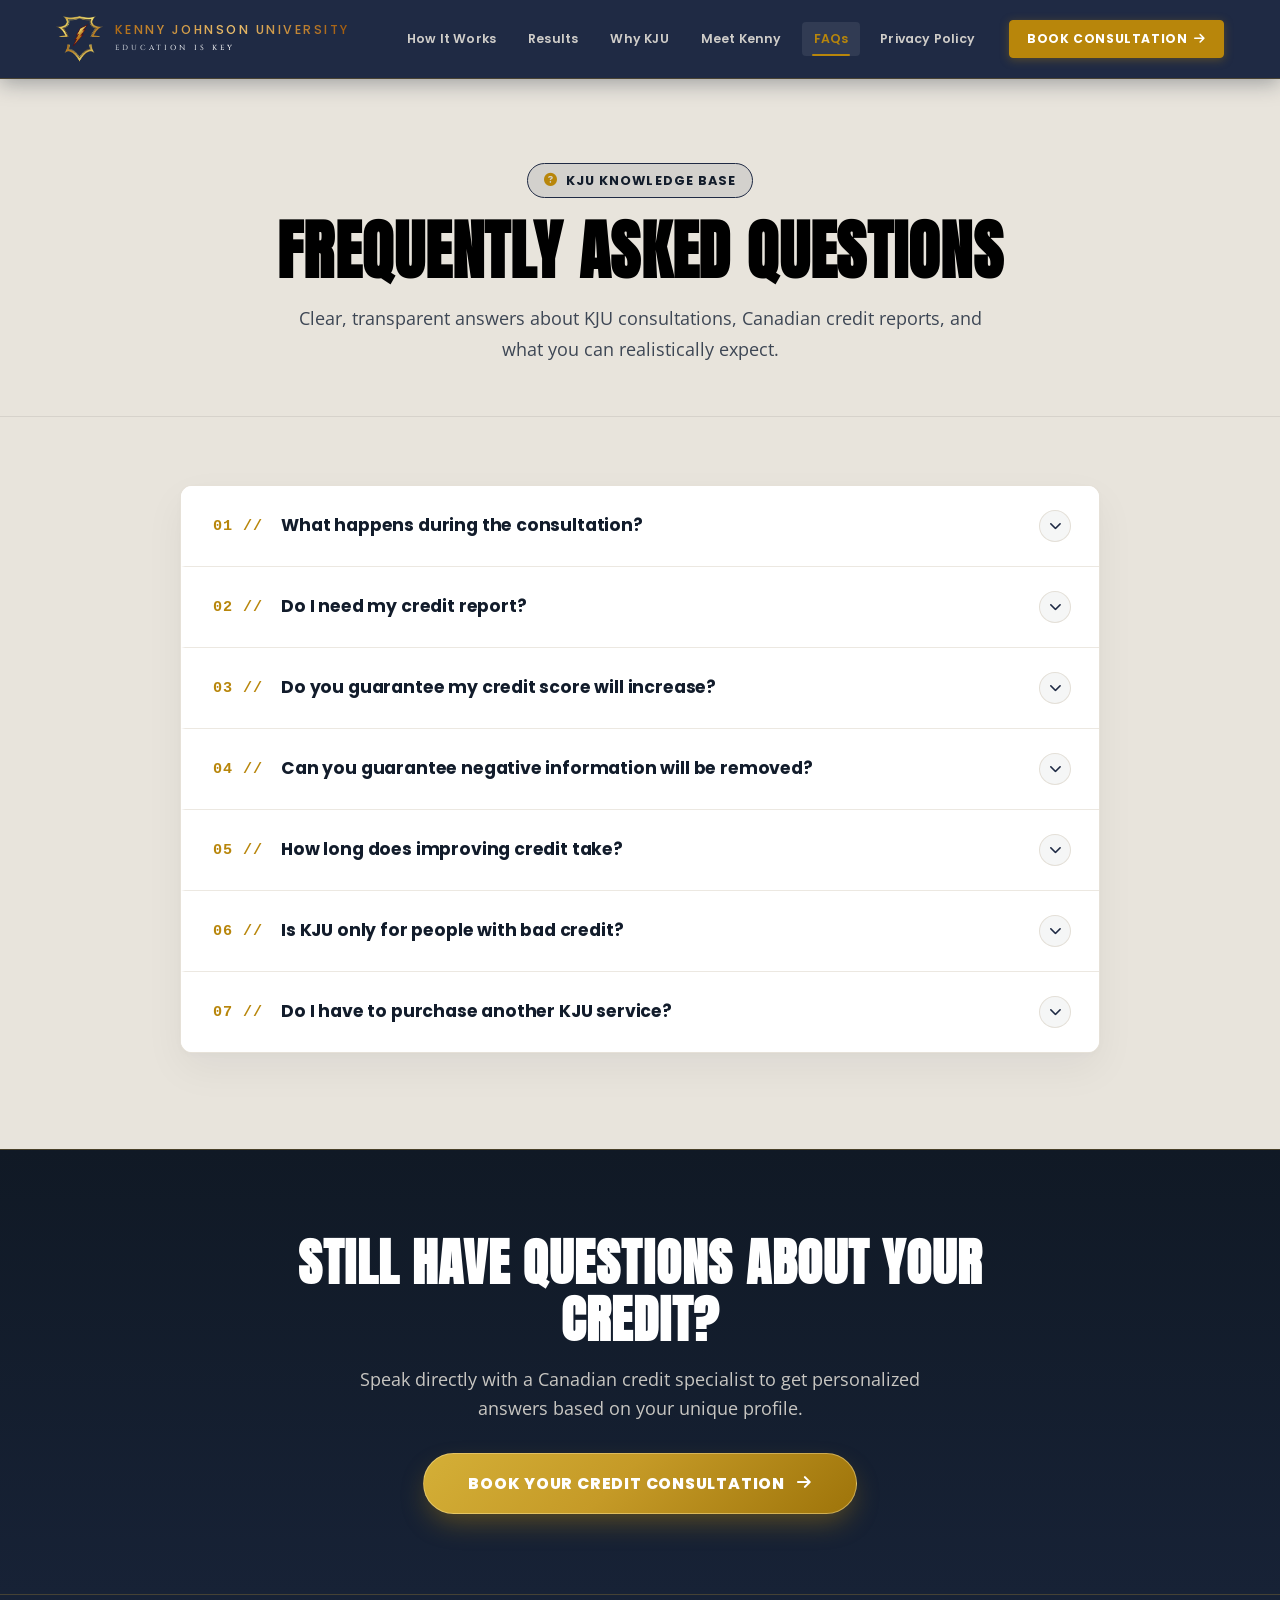
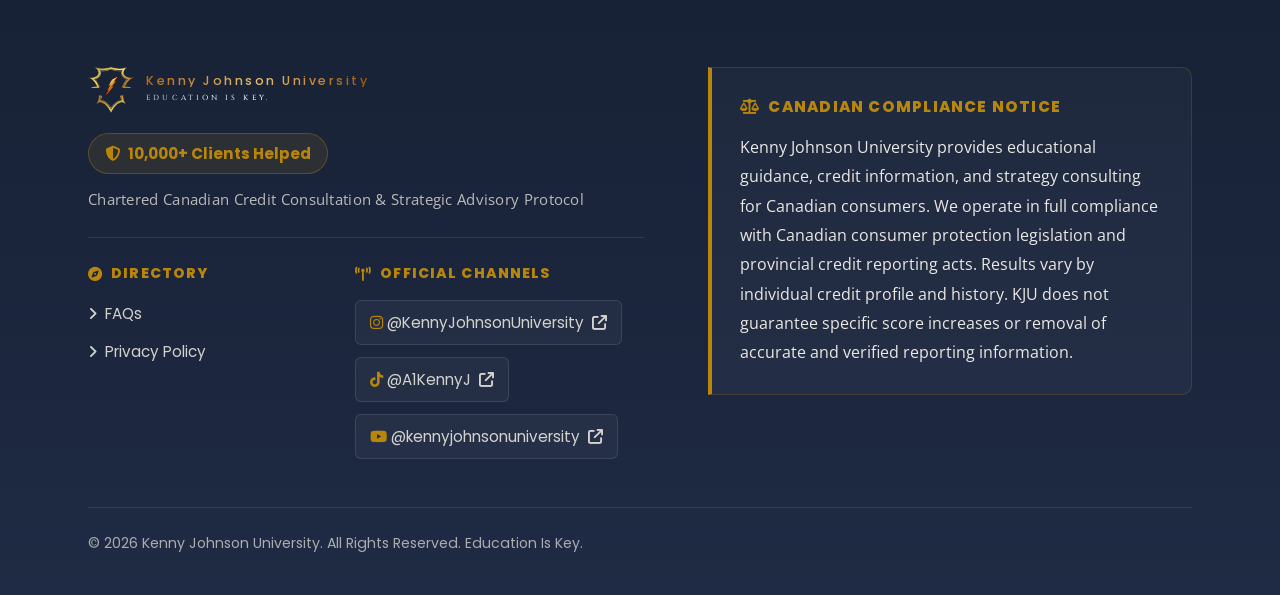
==== commit ec930991: "Enhance mobile responsiveness, center meet section headers, update FAQ initial state, and add entran" ====
--- a/faqs.html
+++ b/faqs.html
@@ -116,8 +116,8 @@
       <div class="kju-faq-accordion" role="region" aria-label="Frequently Asked Questions Docket">
 
         <!-- Item 01 -->
-        <div class="kju-faq-item is-open">
-          <button type="button" class="kju-faq-header" aria-expanded="true">
+        <div class="kju-faq-item">
+          <button type="button" class="kju-faq-header" aria-expanded="false">
             <div class="kju-faq-header-left">
               <span class="kju-faq-num">01 //</span>
               <span class="kju-faq-question">What happens during the consultation?</span>
@@ -501,50 +501,57 @@
       <!-- Q10: Bureau Access -->
       <div class="kju-step-container" id="step_bureaus">
         <h3 class="kju-step-question">Do you have access to both Credit Karma and Equifax?</h3>
-        <p class="kju-step-helper">Both bureau files are needed to compare tradelines during your strategy session.</p>
+        <p class="kju-step-helper">Both bureau files are needed to compare tradelines. If you don't have access yet, a sales teammate will help you get access.</p>
         <div class="kju-options-grid" data-single-select="hasBureauAccess">
           <button type="button" class="kju-option-btn" data-value="Yes"><span>Yes, I have access to both</span> <i class="fa-solid fa-chevron-right"></i></button>
           <button type="button" class="kju-option-btn" data-value="No"><span>No, I do not have access to both yet</span> <i class="fa-solid fa-chevron-right"></i></button>
         </div>
-      </div>
-
-      <!-- Qualified Result & Contact Capture Step -->
-      <div class="kju-step-container" id="step_contact">
-        <div class="kju-result-box" style="margin-bottom: 20px;">
-          <i class="fa-solid fa-circle-check kju-result-icon qualified"></i>
-          <h3 class="kju-result-title">It looks like your situation may fit KJU's free consultation path.</h3>
-          <p style="font-size: 0.98rem; color: var(--text-dark-secondary);">
-            Let's get your details before you choose a time.
-          </p>
-        </div>
-
-        <div class="kju-contact-grid">
-          <div class="kju-input-group">
-            <label for="kjuContactName">Full Name *</label>
-            <input type="text" id="kjuContactName" class="kju-input-control" placeholder="e.g. John Tremblay" required>
-          </div>
-          <div class="kju-input-group">
-            <label for="kjuContactEmail">Email Address *</label>
-            <input type="email" id="kjuContactEmail" class="kju-input-control" placeholder="john@example.com" required>
-          </div>
-          <div class="kju-input-group">
-            <label for="kjuContactPhone">Phone Number *</label>
-            <input type="tel" id="kjuContactPhone" class="kju-input-control" placeholder="(514) 000-0000" required>
-          </div>
-        </div>
-
-        <div class="kju-contact-notice">
-          <strong>Before your consultation:</strong> Please make sure you have access to both Credit Karma and Equifax. Your credit specialist will call you from <strong>438-803-1002</strong>. Consultations may be rescheduled a maximum of two times.
+
+        <!-- Sales Teammate Selection (revealed when 'Yes' or 'No' is selected) -->
+        <div class="kju-teammate-selector-wrap" id="kjuTeammateSelectorQ10" style="display: none; margin-top: 20px;">
+          <div class="kju-teammate-selector-header">
+            <i class="fa-solid fa-headset" style="color: var(--kju-gold);"></i>
+            <span id="kjuTeammateHeaderTitle">Choose your credit consultant:</span>
+          </div>
+          <div class="kju-teammate-grid">
+            <button type="button" class="kju-teammate-btn is-active" data-teammate-id="mariane">
+              <div class="kju-teammate-avatar-ring"><i class="fa-solid fa-user-check"></i></div>
+              <div class="kju-teammate-info">
+                <span class="kju-teammate-name">Mariane Pacheco</span>
+                <span class="kju-teammate-call-type">Credit Consultation call</span>
+              </div>
+            </button>
+            <button type="button" class="kju-teammate-btn" data-teammate-id="jasmin">
+              <div class="kju-teammate-avatar-ring"><i class="fa-solid fa-user-check"></i></div>
+              <div class="kju-teammate-info">
+                <span class="kju-teammate-name">Jasmin Ichihara</span>
+                <span class="kju-teammate-call-type">Credit Consultation call</span>
+              </div>
+            </button>
+            <button type="button" class="kju-teammate-btn" data-teammate-id="john">
+              <div class="kju-teammate-avatar-ring"><i class="fa-solid fa-user-check"></i></div>
+              <div class="kju-teammate-info">
+                <span class="kju-teammate-name">John Parcon</span>
+                <span class="kju-teammate-call-type">Credit Consultation call</span>
+              </div>
+            </button>
+          </div>
         </div>
       </div>
 
       <!-- Embedded Calendly Step -->
       <div class="kju-step-container" id="step_calendly">
-        <div class="kju-result-box" style="margin-bottom: 16px;">
-          <h3 class="kju-result-title" id="kjuCalendlyTitle">Choose Your Free Consultation Time</h3>
-          <p id="kjuCalendlySubtitle" style="font-size: 0.94rem; color: var(--text-dark-secondary);">
-            Select an available time slot below to complete your booking.
-          </p>
+        <div class="kju-calendly-header-bar">
+          <button type="button" class="kju-calendly-back-btn" id="kjuCalendlyBackBtn" aria-label="Go back to previous step">
+            <i class="fa-solid fa-arrow-left"></i>
+            <span>Back</span>
+          </button>
+          <div class="kju-result-box" style="margin-bottom: 0; text-align: left; flex: 1;">
+            <h3 class="kju-result-title" id="kjuCalendlyTitle">Select Your Strategy Call Time</h3>
+            <p id="kjuCalendlySubtitle" class="kju-calendly-subtitle">
+              Choose an available date and time slot below to complete your booking.
+            </p>
+          </div>
         </div>
         <div class="kju-calendly-frame-wrap" id="kjuCalendlyContainer">
           <!-- Dynamically populated iframe -->
--- a/css/style.css
+++ b/css/style.css
@@ -1277,23 +1277,10 @@
 }
 
 .kju-video-unmute-btn.is-active {
-  animation: none;
-  background: rgba(18, 28, 43, 0.88);
-  border: 1px solid var(--kju-gold);
-  box-shadow: none;
-}
-
-.kju-video-unmute-btn.is-active .kju-audio-waveform .bar-1 {
-  animation: kjuWave 0.85s infinite ease-in-out 0.1s;
-}
-.kju-video-unmute-btn.is-active .kju-audio-waveform .bar-2 {
-  animation: kjuWave 0.95s infinite ease-in-out 0.3s;
-}
-.kju-video-unmute-btn.is-active .kju-audio-waveform .bar-3 {
-  animation: kjuWave 0.75s infinite ease-in-out 0.2s;
-}
-.kju-video-unmute-btn.is-active .kju-audio-waveform .bar-4 {
-  animation: kjuWave 1.05s infinite ease-in-out 0.4s;
+  display: none !important;
+  opacity: 0 !important;
+  visibility: hidden !important;
+  pointer-events: none !important;
 }
 
 @keyframes kjuWave {
@@ -1791,7 +1778,7 @@
   color: var(--kju-gold, #B8860B) !important;
   -webkit-text-fill-color: var(--kju-gold, #B8860B) !important;
   background: none !important;
-  letter-spacing: -0.02em;
+  letter-spacing: 0.06em;
   display: inline-flex;
   align-items: baseline;
   justify-content: center;
@@ -1802,6 +1789,7 @@
   font-size: inherit;
   font-weight: inherit;
   line-height: inherit;
+  letter-spacing: inherit;
   display: inline-block;
 }
 
@@ -1811,7 +1799,8 @@
   -webkit-text-fill-color: var(--kju-gold, #B8860B) !important;
   font-size: 0.85em;
   font-weight: 700;
-  margin-left: 2px;
+  margin-left: 3px;
+  letter-spacing: 0;
   display: inline-block;
 }
 
@@ -2775,7 +2764,7 @@
   position: absolute;
   top: 50%;
   left: 50%;
-  transform: translate(-50%, -50%);
+  transform: translate(-50%, -50%) scale(0.9);
   width: 100%;
   max-width: 860px;
   height: 360px;
@@ -2787,6 +2776,13 @@
   );
   pointer-events: none;
   z-index: 0;
+  opacity: 0;
+  transition: opacity 0.8s ease 0.15s, transform 0.8s cubic-bezier(0.16, 1, 0.3, 1) 0.15s;
+}
+
+.kju-coverflow-wrapper.is-revealed .kju-coverflow-stage::before {
+  opacity: 1;
+  transform: translate(-50%, -50%) scale(1);
 }
 
 /* Faint Floor Shadow / Horizon Line */
@@ -2795,16 +2791,23 @@
   position: absolute;
   bottom: 8px;
   left: 50%;
-  transform: translateX(-50%);
+  transform: translateX(-50%) scale(0.85);
   width: 520px;
   height: 24px;
   background: radial-gradient(ellipse 260px 12px at 50% 50%, rgba(0, 0, 0, 0.12) 0%, transparent 80%);
   filter: blur(12px);
   pointer-events: none;
   z-index: 0;
-}
-
-/* 3D Preserved Track */
+  opacity: 0;
+  transition: opacity 0.75s ease 0.2s, transform 0.75s cubic-bezier(0.16, 1, 0.3, 1) 0.2s;
+}
+
+.kju-coverflow-wrapper.is-revealed .kju-coverflow-stage::after {
+  opacity: 1;
+  transform: translateX(-50%) scale(1);
+}
+
+/* 3D Preserved Track Entrance State */
 .kju-coverflow-track {
   transform-style: preserve-3d;
   position: relative;
@@ -2814,6 +2817,21 @@
   justify-content: center;
   align-items: center;
   z-index: 1;
+  transition: opacity 0.75s cubic-bezier(0.16, 1, 0.3, 1),
+              transform 0.75s cubic-bezier(0.16, 1, 0.3, 1),
+              filter 0.6s ease;
+}
+
+.kju-coverflow-wrapper:not(.is-revealed) .kju-coverflow-track {
+  opacity: 0;
+  transform: translateY(24px) scale(0.95);
+  filter: blur(4px);
+}
+
+.kju-coverflow-wrapper.is-revealed .kju-coverflow-track {
+  opacity: 1;
+  transform: translateY(0) scale(1);
+  filter: blur(0px);
 }
 
 /* Individual 3D Coverflow Cards */
@@ -2839,11 +2857,17 @@
   backface-visibility: hidden;
   opacity: 0.35;
   filter: blur(2.5px);
-  transition: transform 0.65s cubic-bezier(0.16, 1, 0.3, 1),
-              opacity 0.5s ease,
-              filter 0.5s ease,
+  transition: transform 0.85s cubic-bezier(0.16, 1, 0.3, 1),
+              opacity 0.65s ease,
+              filter 0.65s ease,
               box-shadow 0.35s ease,
               border-color 0.3s ease;
+}
+
+.kju-coverflow-wrapper:not(.is-revealed) .kju-coverflow-card {
+  opacity: 0 !important;
+  transform: translateX(0%) translateZ(-140px) scale(0.82) !important;
+  filter: blur(6px) !important;
 }
 
 /* Active Center Card State */
@@ -3005,6 +3029,15 @@
   margin-top: 18px;
   position: relative;
   z-index: 10;
+  opacity: 0;
+  transform: translateY(16px);
+  transition: opacity 0.65s cubic-bezier(0.16, 1, 0.3, 1) 0.25s,
+              transform 0.65s cubic-bezier(0.16, 1, 0.3, 1) 0.25s;
+}
+
+.kju-coverflow-wrapper.is-revealed .kju-coverflow-scrubber-wrap {
+  opacity: 1;
+  transform: translateY(0);
 }
 
 .kju-scrubber-nav-btn {
@@ -3311,7 +3344,7 @@
   flex-direction: column;
   overflow: hidden;
   opacity: 0;
-  transform: translateX(-20px);
+  transform: translateY(24px);
   transition: opacity 0.65s cubic-bezier(0.16, 1, 0.3, 1), transform 0.65s cubic-bezier(0.16, 1, 0.3, 1);
 }
 
@@ -3336,7 +3369,7 @@
 /* Revealed State for Left Card */
 .kju-dossier-panel.is-revealed {
   opacity: 1;
-  transform: translateX(0);
+  transform: translateY(0);
   background: linear-gradient(155deg, #1F2A44 0%, #162234 50%, #121C2B 100%);
 }
 
@@ -3411,6 +3444,9 @@
   align-items: center;
   gap: 14px;
   z-index: 2;
+  opacity: 0;
+  transform: translateX(-14px);
+  transition: opacity 0.5s ease, transform 0.5s cubic-bezier(0.16, 1, 0.3, 1);
 }
 
 /* Copper-Gold Illuminated Check Indicator */
@@ -3438,22 +3474,37 @@
 }
 
 /* Phase 2: Sequential Checklist Illumination */
+.kju-dossier-panel.is-revealed .kju-dossier-step:nth-child(1) {
+  opacity: 1;
+  transform: translateX(0);
+  transition-delay: 0.15s;
+}
 .kju-dossier-panel.is-revealed .kju-dossier-step:nth-child(1) .kju-step-tick {
   opacity: 1;
   transform: scale(1);
-  transition-delay: 0.20s;
-}
-
+  transition-delay: 0.22s;
+}
+
+.kju-dossier-panel.is-revealed .kju-dossier-step:nth-child(2) {
+  opacity: 1;
+  transform: translateX(0);
+  transition-delay: 0.28s;
+}
 .kju-dossier-panel.is-revealed .kju-dossier-step:nth-child(2) .kju-step-tick {
   opacity: 1;
   transform: scale(1);
   transition-delay: 0.35s;
 }
 
+.kju-dossier-panel.is-revealed .kju-dossier-step:nth-child(3) {
+  opacity: 1;
+  transform: translateX(0);
+  transition-delay: 0.40s;
+}
 .kju-dossier-panel.is-revealed .kju-dossier-step:nth-child(3) .kju-step-tick {
   opacity: 1;
   transform: scale(1);
-  transition-delay: 0.50s;
+  transition-delay: 0.48s;
 }
 
 .kju-step-label {
@@ -3477,6 +3528,14 @@
   display: flex;
   flex-direction: column;
   gap: 4px;
+  opacity: 0;
+  transform: translateY(12px);
+  transition: opacity 0.5s ease 0.45s, transform 0.5s cubic-bezier(0.16, 1, 0.3, 1) 0.45s;
+}
+
+.kju-dossier-panel.is-revealed .kju-dossier-clincher {
+  opacity: 1;
+  transform: translateY(0);
 }
 
 .kju-clincher-prefix {
@@ -3503,6 +3562,14 @@
   padding: 16px 24px;
   font-size: 0.88rem;
   letter-spacing: 0.06em;
+  opacity: 0;
+  transform: translateY(14px);
+  transition: opacity 0.55s ease 0.52s, transform 0.55s cubic-bezier(0.16, 1, 0.3, 1) 0.52s;
+}
+
+.kju-dossier-panel.is-revealed .kju-dossier-cta-btn {
+  opacity: 1;
+  transform: translateY(0);
 }
 
 /* Right Panel: Integrated Syllabus Track */
@@ -3512,6 +3579,15 @@
 
 .kju-syllabus-deck-controls {
   display: none;
+  opacity: 0;
+  transform: translateY(12px);
+  transition: opacity 0.5s ease 0.35s, transform 0.5s cubic-bezier(0.16, 1, 0.3, 1) 0.35s;
+}
+
+.kju-syllabus-deck-controls.is-revealed,
+.kju-syllabus-container.is-revealed + .kju-syllabus-deck-controls {
+  opacity: 1;
+  transform: translateY(0);
 }
 
 .kju-syllabus-container {
@@ -3901,8 +3977,9 @@
     max-width: 85% !important;
     scroll-snap-align: center !important;
     scroll-snap-stop: always !important;
-    opacity: 1 !important;
-    transform: none !important;
+    opacity: 0 !important;
+    transform: translateY(16px) scale(0.96) !important;
+    transition: opacity 0.55s ease, transform 0.55s cubic-bezier(0.16, 1, 0.3, 1) !important;
     margin: 0 !important;
     box-sizing: border-box !important;
     box-shadow: 0 4px 18px rgba(0, 0, 0, 0.05) !important;
@@ -3914,6 +3991,15 @@
     gap: 12px !important;
     align-items: flex-start !important;
   }
+  .kju-syllabus-container.is-revealed .kju-syllabus-row {
+    opacity: 1 !important;
+    transform: translateY(0) scale(1) !important;
+  }
+  .kju-syllabus-container.is-revealed .kju-syllabus-row:nth-child(1) { transition-delay: 0.05s !important; }
+  .kju-syllabus-container.is-revealed .kju-syllabus-row:nth-child(2) { transition-delay: 0.12s !important; }
+  .kju-syllabus-container.is-revealed .kju-syllabus-row:nth-child(3) { transition-delay: 0.19s !important; }
+  .kju-syllabus-container.is-revealed .kju-syllabus-row:nth-child(4) { transition-delay: 0.26s !important; }
+  .kju-syllabus-container.is-revealed .kju-syllabus-row:nth-child(5) { transition-delay: 0.33s !important; }
   .kju-syllabus-index {
     min-width: 36px !important;
     padding: 6px 8px !important;
@@ -4912,6 +4998,7 @@
   gap: 24px;
   position: relative;
   z-index: 2;
+  align-items: stretch;
 }
 
 /* Protocol Step Container & Scroll Reveal */
@@ -4920,6 +5007,8 @@
   flex-direction: column;
   align-items: center;
   text-align: left;
+  height: 100%;
+  width: 100%;
   opacity: 0;
   transform: translateY(22px);
   transition: opacity 0.5s cubic-bezier(0.22, 1, 0.36, 1),
@@ -4953,6 +5042,7 @@
   margin-bottom: 20px;
   position: relative;
   z-index: 3;
+  flex-shrink: 0;
 }
 
 .pipeline-node {
@@ -5035,6 +5125,8 @@
   position: relative;
   display: flex;
   flex-direction: column;
+  flex: 1 1 auto;
+  box-sizing: border-box;
 }
 
 /* Step 01 (Starting Step Surface Highlight) */
@@ -5740,6 +5832,29 @@
 @media (max-width: 640px) {
   .kju-meet-section {
     padding: 72px 0;
+  }
+
+  .kju-meet-mobile-header {
+    display: flex !important;
+    flex-direction: column !important;
+    align-items: center !important;
+    justify-content: center !important;
+    width: 100% !important;
+    margin: 0 auto 14px !important;
+    text-align: center !important;
+  }
+
+  .kju-meet-mobile-header .kju-meet-headline {
+    text-align: center !important;
+    margin: 0 auto 4px !important;
+    width: 100% !important;
+  }
+
+  .kju-meet-role-subtitle {
+    text-align: center !important;
+    margin: 0 auto !important;
+    width: 100% !important;
+    display: block !important;
   }
 
   .kju-founder-info-plate {
@@ -6281,27 +6396,64 @@
   justify-content: center;
   width: 100%;
   text-align: center;
-  background: var(--kju-gold, #B8860B);
+  position: relative;
+  overflow: hidden;
+  background: linear-gradient(135deg, #D4AF37 0%, #C59A27 45%, #9E740A 100%);
   color: #FFFFFF;
   font-weight: 800 !important;
   font-size: clamp(0.98rem, 1.12vw, 1.12rem);
   letter-spacing: 0.06em;
   padding: 17px 26px;
   border-radius: 6px;
-  border: 1.5px solid var(--kju-gold, #B8860B);
+  border: 1px solid rgba(255, 230, 160, 0.45);
   cursor: pointer;
   text-decoration: none;
-  transition: background 0.2s ease, transform 0.2s ease, box-shadow 0.2s ease;
-  box-shadow: 0 10px 24px -6px rgba(184, 134, 11, 0.45);
+  transition: all var(--transition-normal, 0.25s ease);
+  box-shadow: inset 0 1px 0 rgba(255, 255, 255, 0.35), 0 8px 24px var(--kju-gold-glow, rgba(184, 134, 11, 0.35));
   font-family: var(--font-ui, sans-serif);
   text-transform: uppercase;
 }
 
+.objection-cta-button::after {
+  content: '';
+  position: absolute;
+  top: -50%;
+  left: -70%;
+  width: 50%;
+  height: 200%;
+  background: linear-gradient(
+    60deg,
+    rgba(255, 255, 255, 0) 0%,
+    rgba(255, 255, 255, 0.38) 50%,
+    rgba(255, 255, 255, 0) 100%
+  );
+  transform: rotate(25deg);
+  transition: all 0.75s ease;
+  pointer-events: none;
+}
+
 .objection-cta-button:hover {
-  background: var(--kju-gold-hover, #9E7309);
-  border-color: var(--kju-gold-hover, #9E7309);
+  background: linear-gradient(135deg, #E2BF50 0%, #D4AF37 45%, #AA7D0E 100%);
+  border-color: rgba(255, 240, 190, 0.65);
   transform: translateY(-2px);
-  box-shadow: 0 16px 32px -6px rgba(184, 134, 11, 0.6);
+  box-shadow: inset 0 1px 0 rgba(255, 255, 255, 0.5), 0 8px 25px rgba(184, 134, 11, 0.42);
+  color: #FFFFFF;
+}
+
+.objection-cta-button:hover::after {
+  left: 140%;
+}
+
+.objection-cta-button i {
+  transition: transform var(--transition-fast, 0.2s ease);
+}
+
+.objection-cta-button:hover i {
+  transform: translateX(4px);
+}
+
+.objection-cta-button:active {
+  transform: scale(0.98);
 }
 
 @media (max-width: 900px) {
@@ -7008,13 +7160,15 @@
   -webkit-backdrop-filter: blur(10px);
   z-index: 9999;
   display: flex;
-  align-items: center;
+  align-items: flex-start;
   justify-content: center;
-  padding: 24px;
+  padding: 24px 16px 36px;
   opacity: 0;
   visibility: hidden;
   transition: opacity var(--transition-normal), visibility var(--transition-normal);
   overflow-y: auto;
+  -webkit-overflow-scrolling: touch;
+  box-sizing: border-box;
 }
 
 .kju-modal-overlay.is-active {
@@ -7029,8 +7183,10 @@
   border: 2px solid var(--kju-authority-navy);
   border-radius: var(--radius-sm);
   box-shadow: 0 25px 60px rgba(0, 0, 0, 0.3);
-  padding: 40px 36px;
+  padding: 36px 32px;
   position: relative;
+  margin: 12px auto;
+  box-sizing: border-box;
   transform: translateY(20px);
   transition: transform var(--transition-normal);
 }
@@ -7041,25 +7197,27 @@
 
 .kju-modal-close {
   position: absolute;
-  top: 20px;
-  right: 20px;
-  background: transparent;
-  border: none;
-  color: var(--text-dark-muted);
-  font-size: 1.4rem;
+  top: 14px;
+  right: 14px;
+  z-index: 1000;
+  background: rgba(18, 28, 43, 0.08);
+  border: 1px solid rgba(18, 28, 43, 0.14);
+  color: var(--kju-authority-navy-dark, #121C2B);
+  font-size: 1.25rem;
   cursor: pointer;
-  width: 36px;
-  height: 36px;
+  width: 38px;
+  height: 38px;
   display: flex;
   align-items: center;
   justify-content: center;
   border-radius: 50%;
-  transition: color var(--transition-fast), background var(--transition-fast);
+  transition: all var(--transition-fast);
 }
 
 .kju-modal-close:hover {
-  color: var(--text-dark-primary);
-  background: rgba(0, 0, 0, 0.05);
+  color: #000000;
+  background: rgba(18, 28, 43, 0.18);
+  transform: scale(1.08);
 }
 
 /* Progress */
@@ -7432,15 +7590,312 @@
   gap: 12px;
 }
 
+.kju-result-actions .kju-btn {
+  padding: 13px 20px;
+  font-size: 0.88rem;
+  letter-spacing: 0.03em;
+  min-height: 46px;
+  gap: 8px;
+  line-height: 1.35;
+}
+
+.kju-result-actions .kju-btn-secondary {
+  padding: 11px 18px;
+  font-size: 0.84rem;
+  min-height: 40px;
+}
+
 /* Calendly Modal Integration */
 .kju-modal-card.is-calendly-active {
-  max-width: 960px;
-  padding: 32px 30px 36px;
+  max-width: 920px;
+  padding: 20px 24px 20px;
+  margin: 8px auto 20px;
   transition: max-width var(--transition-normal), padding var(--transition-normal);
 }
 
+.kju-modal-card.is-calendly-active .kju-modal-close {
+  top: 14px;
+  right: 14px;
+  width: 38px;
+  height: 38px;
+  background: var(--kju-authority-navy, #121C2B);
+  color: #FFFFFF;
+  border: 1.5px solid var(--kju-gold, #B8860B);
+  box-shadow: 0 4px 14px rgba(0, 0, 0, 0.25);
+  font-size: 1.25rem;
+  z-index: 1000;
+  display: flex !important;
+  align-items: center;
+  justify-content: center;
+  cursor: pointer;
+}
+
+.kju-modal-card.is-calendly-active .kju-modal-close:hover {
+  background: var(--kju-gold, #B8860B);
+  color: #121C2B;
+  transform: scale(1.1);
+}
+
+.kju-calendly-header-bar {
+  display: flex;
+  align-items: center;
+  gap: 14px;
+  margin-bottom: 10px;
+  padding-right: 48px;
+}
+
+.kju-calendly-back-btn {
+  display: inline-flex;
+  align-items: center;
+  justify-content: center;
+  gap: 7px;
+  padding: 8px 14px;
+  height: 36px;
+  background: #FFFFFF;
+  border: 1.5px solid var(--border-light, rgba(200, 188, 168, 0.6));
+  border-radius: 6px;
+  color: var(--kju-authority-navy-dark, #121C2B);
+  font-family: var(--font-ui, 'Inter', sans-serif);
+  font-size: 0.84rem;
+  font-weight: 700;
+  cursor: pointer;
+  box-shadow: 0 2px 6px rgba(0, 0, 0, 0.04);
+  transition: all 0.22s cubic-bezier(0.16, 1, 0.3, 1);
+  flex-shrink: 0;
+}
+
+.kju-calendly-back-btn:hover {
+  background: #FAF8F5;
+  color: var(--kju-gold, #B8860B);
+  border-color: var(--kju-gold, #B8860B);
+  transform: translateX(-2px);
+  box-shadow: 0 4px 12px rgba(184, 134, 11, 0.2);
+}
+
+.kju-calendly-back-btn:active {
+  transform: scale(0.97);
+}
+
+.kju-calendly-back-btn i {
+  font-size: 0.80rem;
+  transition: transform 0.2s ease;
+}
+
+.kju-calendly-back-btn:hover i {
+  transform: translateX(-2px);
+}
+
+#step_calendly .kju-result-box {
+  margin-bottom: 0 !important;
+  text-align: left;
+}
+
+#step_calendly .kju-result-title {
+  font-size: 1.12rem;
+  margin-bottom: 3px;
+  letter-spacing: 0.02em;
+}
+
+#step_calendly #kjuCalendlySubtitle,
+.kju-calendly-subtitle {
+  font-size: 0.82rem;
+  color: var(--text-dark-secondary);
+  margin-top: 3px;
+  margin-bottom: 0;
+  line-height: 1.45;
+}
+
+.kju-modal-card.is-calendly-active .kju-form-nav {
+  display: none !important;
+}
+
+.kju-teammate-status-bar {
+  display: flex;
+  align-items: center;
+  justify-content: space-between;
+  background: rgba(18, 28, 43, 0.04);
+  border: 1px solid rgba(18, 28, 43, 0.12);
+  border-left: 3.5px solid var(--kju-gold, #B8860B);
+  border-radius: 6px;
+  padding: 8px 12px;
+  margin-bottom: 10px;
+  font-family: var(--font-ui), sans-serif;
+  font-size: 0.82rem;
+  color: var(--kju-authority-navy-dark, #121C2B);
+  box-sizing: border-box;
+}
+
+.kju-teammate-status-left {
+  display: flex;
+  align-items: center;
+  gap: 8px;
+}
+
+.kju-teammate-status-toggle {
+  background: transparent;
+  border: none;
+  color: var(--kju-gold-dark, #9E740A);
+  font-weight: 700;
+  font-size: 0.76rem;
+  cursor: pointer;
+  display: inline-flex;
+  align-items: center;
+  gap: 4px;
+  text-decoration: underline;
+  padding: 2px 6px;
+}
+
+.kju-teammate-status-toggle:hover {
+  color: var(--kju-authority-navy-dark, #121C2B);
+}
+
+.kju-teammate-drawer {
+  margin-bottom: 10px;
+  padding: 10px;
+  background: rgba(18, 28, 43, 0.02);
+  border: 1px solid rgba(18, 28, 43, 0.08);
+  border-radius: 6px;
+}
+
+/* Sales Teammates Selector (Bureau Access Routing) */
+.kju-teammate-selector-wrap {
+  margin-top: 18px;
+  margin-bottom: 20px;
+  background: rgba(18, 28, 43, 0.03);
+  border: 1px solid rgba(18, 28, 43, 0.1);
+  border-left: 3.5px solid var(--kju-gold, #B8860B);
+  border-radius: 8px;
+  padding: 14px 16px;
+  width: 100%;
+  max-width: 100%;
+  box-sizing: border-box;
+  overflow: hidden;
+}
+
+.kju-teammate-selector-header {
+  display: flex;
+  align-items: center;
+  gap: 8px;
+  font-family: var(--font-ui), sans-serif;
+  font-size: 0.82rem;
+  font-weight: 700;
+  color: var(--kju-authority-navy-dark, #121C2B);
+  margin-bottom: 12px;
+  letter-spacing: 0.02em;
+  line-height: 1.35;
+}
+
+.kju-teammate-grid {
+  display: grid;
+  grid-template-columns: repeat(3, minmax(0, 1fr));
+  gap: 8px;
+  width: 100%;
+  box-sizing: border-box;
+}
+
+.kju-teammate-btn {
+  display: flex;
+  align-items: center;
+  gap: 8px;
+  padding: 10px 8px;
+  border-radius: 6px;
+  border: 1.5px solid rgba(18, 28, 43, 0.14);
+  background: #FFFFFF;
+  cursor: pointer;
+  transition: all 0.2s ease;
+  font-family: var(--font-ui), sans-serif;
+  text-align: left;
+  min-width: 0;
+  width: 100%;
+  box-sizing: border-box;
+  overflow: hidden;
+}
+
+.kju-teammate-btn:hover {
+  border-color: var(--kju-gold, #B8860B);
+  transform: translateY(-1px);
+  box-shadow: 0 4px 12px rgba(184, 134, 11, 0.15);
+}
+
+.kju-teammate-btn.is-active {
+  border-color: var(--kju-gold, #B8860B);
+  background: rgba(184, 134, 11, 0.08);
+  box-shadow: 0 0 0 2px rgba(184, 134, 11, 0.25), 0 4px 12px rgba(184, 134, 11, 0.15);
+}
+
+.kju-teammate-avatar-ring {
+  width: 28px;
+  height: 28px;
+  border-radius: 50%;
+  background: rgba(18, 28, 43, 0.06);
+  display: flex;
+  align-items: center;
+  justify-content: center;
+  color: var(--kju-authority-navy, #162533);
+  font-size: 0.85rem;
+  flex-shrink: 0;
+}
+
+.kju-teammate-btn.is-active .kju-teammate-avatar-ring {
+  background: var(--kju-gold, #B8860B);
+  color: #FFFFFF;
+}
+
+.kju-teammate-info {
+  display: flex;
+  flex-direction: column;
+  min-width: 0;
+  flex: 1;
+  overflow: hidden;
+}
+
+.kju-teammate-name {
+  font-size: 0.78rem;
+  font-weight: 700;
+  color: var(--kju-authority-navy-dark, #121C2B);
+  white-space: nowrap;
+  overflow: hidden;
+  text-overflow: ellipsis;
+  line-height: 1.25;
+}
+
+.kju-teammate-btn.is-active .kju-teammate-name {
+  color: var(--kju-gold, #B8860B);
+}
+
+.kju-teammate-call-type {
+  font-size: 0.64rem;
+  color: #6C7A89;
+  white-space: nowrap;
+  overflow: hidden;
+  text-overflow: ellipsis;
+  line-height: 1.2;
+}
+
+@media (max-width: 640px) {
+  .kju-teammate-grid {
+    grid-template-columns: 1fr;
+    gap: 8px;
+  }
+  .kju-teammate-btn {
+    padding: 10px 12px;
+  }
+  .kju-teammate-avatar-ring {
+    width: 32px;
+    height: 32px;
+    font-size: 0.95rem;
+  }
+  .kju-teammate-name {
+    font-size: 0.84rem;
+  }
+  .kju-teammate-call-type {
+    font-size: 0.70rem;
+  }
+}
+
 .kju-calendly-frame-wrap {
-  min-height: 650px;
+  min-height: 590px;
+  height: 590px;
   width: 100%;
   border-radius: 8px;
   background: #FFFFFF;
@@ -7448,6 +7903,7 @@
   box-shadow: 0 4px 16px rgba(0, 0, 0, 0.05);
   position: relative;
   z-index: 5;
+  overflow: hidden;
   -webkit-overflow-scrolling: touch;
 }
 
@@ -7455,7 +7911,8 @@
 .kju-calendly-frame-wrap .calendly-inline-widget {
   display: block;
   width: 100%;
-  min-height: 650px;
+  height: 590px;
+  min-height: 590px;
   border: none;
   background: #FFFFFF;
   pointer-events: auto !important;
@@ -7488,8 +7945,33 @@
 
 @media (max-width: 640px) {
   .kju-modal-card.is-calendly-active {
-    padding: 22px 12px 24px;
+    padding: 20px 12px 22px;
     max-width: 100%;
+  }
+  .kju-calendly-header-bar {
+    gap: 10px;
+    padding-right: 40px;
+  }
+  .kju-calendly-back-btn {
+    padding: 6px 10px;
+    height: 32px;
+    font-size: 0.78rem;
+    gap: 6px;
+  }
+  #step_calendly .kju-result-title,
+  .kju-modal-card.is-calendly-active .kju-result-title {
+    font-size: 0.92rem !important;
+    line-height: 1.25 !important;
+    letter-spacing: 0.015em !important;
+    margin-bottom: 2px !important;
+  }
+  #step_calendly #kjuCalendlySubtitle,
+  .kju-modal-card.is-calendly-active #kjuCalendlySubtitle,
+  .kju-modal-card.is-calendly-active .kju-calendly-subtitle {
+    font-size: 0.75rem !important;
+    line-height: 1.35 !important;
+    margin-top: 2px !important;
+    margin-bottom: 0 !important;
   }
   .kju-calendly-frame-wrap {
     min-height: 580px;
@@ -8238,6 +8720,7 @@
     color: var(--kju-gold, #B8860B) !important;
     -webkit-text-fill-color: var(--kju-gold, #B8860B) !important;
     background: none !important;
+    letter-spacing: 0.05em;
   }
   .kju-trust-rail-num .kju-num-plus,
   .kju-trust-rail-num .kju-num-unit,
@@ -8430,6 +8913,7 @@
     width: 100% !important;
     box-sizing: border-box !important;
     scrollbar-width: none !important;
+    align-items: stretch !important;
   }
   .kju-timeline-track::-webkit-scrollbar,
   .kju-pipeline-track::-webkit-scrollbar {
@@ -8442,6 +8926,7 @@
     min-width: 260px !important;
     max-width: 320px !important;
     height: auto !important;
+    align-self: stretch !important;
     scroll-snap-align: center !important;
     scroll-snap-stop: always !important;
     box-sizing: border-box !important;
@@ -8800,14 +9285,21 @@
   .kju-meet-editorial-spread {
     display: flex !important;
     flex-direction: column !important;
+    align-items: center !important;
     gap: 0 !important;
     max-width: 100% !important;
+    width: 100% !important;
   }
 
   /* Mobile Top Section Header */
   .kju-meet-mobile-header {
-    display: block !important;
-    margin-bottom: 14px !important;
+    display: flex !important;
+    flex-direction: column !important;
+    align-items: center !important;
+    justify-content: center !important;
+    width: 100% !important;
+    max-width: 100% !important;
+    margin: 0 auto 16px !important;
     text-align: center !important;
   }
   .kju-meet-mobile-header .kju-meet-headline {
@@ -8815,18 +9307,22 @@
     font-weight: 800 !important;
     letter-spacing: -0.02em !important;
     line-height: 1.1 !important;
-    margin: 0 auto 4px !important;
+    margin: 0 auto 6px !important;
     color: #FFFFFF !important;
     text-align: center !important;
-  }
-  .kju-meet-mobile-header .kju-meet-role-subtitle {
+    width: 100% !important;
+  }
+  .kju-meet-mobile-header .kju-meet-role-subtitle,
+  .kju-meet-role-subtitle {
     font-size: 0.64rem !important;
     font-weight: 700 !important;
     letter-spacing: 0.12em !important;
     color: var(--kju-gold, #B8860B) !important;
     margin: 0 auto !important;
-    line-height: 1.3 !important;
+    line-height: 1.35 !important;
     text-align: center !important;
+    width: 100% !important;
+    display: block !important;
   }
 
   /* Compact Executive Author Lockup Card */
@@ -9458,7 +9954,8 @@
     display: inline-flex !important;
     align-items: center !important;
     justify-content: center !important;
-    box-shadow: 0 4px 14px rgba(184, 134, 11, 0.35) !important;
+    box-shadow: inset 0 1px 0 rgba(255, 255, 255, 0.35), 0 4px 14px rgba(184, 134, 11, 0.35) !important;
+    border: 1px solid rgba(255, 230, 160, 0.45) !important;
   }
 
   .objection-cta-button i {
@@ -10158,10 +10655,24 @@
     margin-bottom: 10px;
   }
   .kju-result-title {
-    font-size: 1.05rem;
-    line-height: 1.35;
+    font-size: 0.98rem;
+    line-height: 1.3;
     margin-bottom: 8px;
     letter-spacing: 0.01em;
+  }
+  #step_calendly .kju-result-title,
+  .kju-modal-card.is-calendly-active .kju-result-title {
+    font-size: 0.95rem !important;
+    line-height: 1.25 !important;
+    letter-spacing: 0.015em !important;
+    margin-bottom: 2px !important;
+  }
+  #step_calendly #kjuCalendlySubtitle,
+  .kju-modal-card.is-calendly-active #kjuCalendlySubtitle,
+  .kju-modal-card.is-calendly-active .kju-calendly-subtitle {
+    font-size: 0.76rem !important;
+    line-height: 1.38 !important;
+    margin-top: 2px !important;
   }
   .kju-result-box p {
     font-size: 0.85rem !important;
@@ -10217,6 +10728,25 @@
     font-size: 0.88rem;
     line-height: 1.5;
     margin-bottom: 18px;
+  }
+  .kju-result-actions {
+    gap: 10px;
+  }
+  .kju-result-actions .kju-btn {
+    padding: 11px 16px;
+    font-size: 0.82rem;
+    letter-spacing: 0.03em;
+    min-height: 42px;
+    gap: 8px;
+    line-height: 1.35;
+  }
+  .kju-result-actions .kju-btn i {
+    font-size: 0.85rem;
+  }
+  .kju-result-actions .kju-btn-secondary {
+    padding: 10px 16px;
+    font-size: 0.78rem;
+    min-height: 38px;
   }
 }
 
@@ -10312,6 +10842,7 @@
     color: var(--kju-gold, #B8860B) !important;
     -webkit-text-fill-color: var(--kju-gold, #B8860B) !important;
     background: none !important;
+    letter-spacing: 0.05em;
   }
   .kju-trust-rail-label-text {
     font-size: 0.50rem;
@@ -10329,7 +10860,32 @@
     font-size: 1.02rem;
   }
   .kju-result-title {
-    font-size: 0.98rem;
+    font-size: 0.88rem;
+    line-height: 1.25;
+  }
+  #step_calendly .kju-result-title,
+  .kju-modal-card.is-calendly-active .kju-result-title {
+    font-size: 0.84rem !important;
+    line-height: 1.2 !important;
+    letter-spacing: 0.01em !important;
+    margin-bottom: 2px !important;
+  }
+  #step_calendly #kjuCalendlySubtitle,
+  .kju-modal-card.is-calendly-active #kjuCalendlySubtitle,
+  .kju-modal-card.is-calendly-active .kju-calendly-subtitle {
+    font-size: 0.69rem !important;
+    line-height: 1.3 !important;
+    margin-top: 2px !important;
+  }
+  .kju-calendly-header-bar {
+    gap: 8px;
+    padding-right: 36px;
+  }
+  .kju-calendly-back-btn {
+    padding: 5px 8px;
+    height: 29px;
+    font-size: 0.74rem;
+    gap: 4px;
   }
   .kju-option-btn {
     padding: 9px 12px;
@@ -10338,6 +10894,21 @@
   .kju-form-nav .kju-btn {
     padding: 10px 12px;
     font-size: 0.76rem;
+  }
+  .kju-result-actions .kju-btn {
+    padding: 10px 12px;
+    font-size: 0.75rem;
+    letter-spacing: 0.02em;
+    min-height: 38px;
+    gap: 6px;
+  }
+  .kju-result-actions .kju-btn i {
+    font-size: 0.78rem;
+  }
+  .kju-result-actions .kju-btn-secondary {
+    padding: 9px 12px;
+    font-size: 0.72rem;
+    min-height: 34px;
   }
   .kju-testimonial-subtext {
     font-size: 0.78rem;
@@ -10414,6 +10985,14 @@
     animation: none !important;
     opacity: 1 !important;
     transform: none !important;
+  }
+  .kju-coverflow-wrapper:not(.is-revealed) .kju-coverflow-track,
+  .kju-coverflow-wrapper:not(.is-revealed) .kju-coverflow-card,
+  .kju-coverflow-scrubber-wrap {
+    opacity: 1 !important;
+    transform: none !important;
+    filter: none !important;
+    transition: none !important;
   }
 }
 
